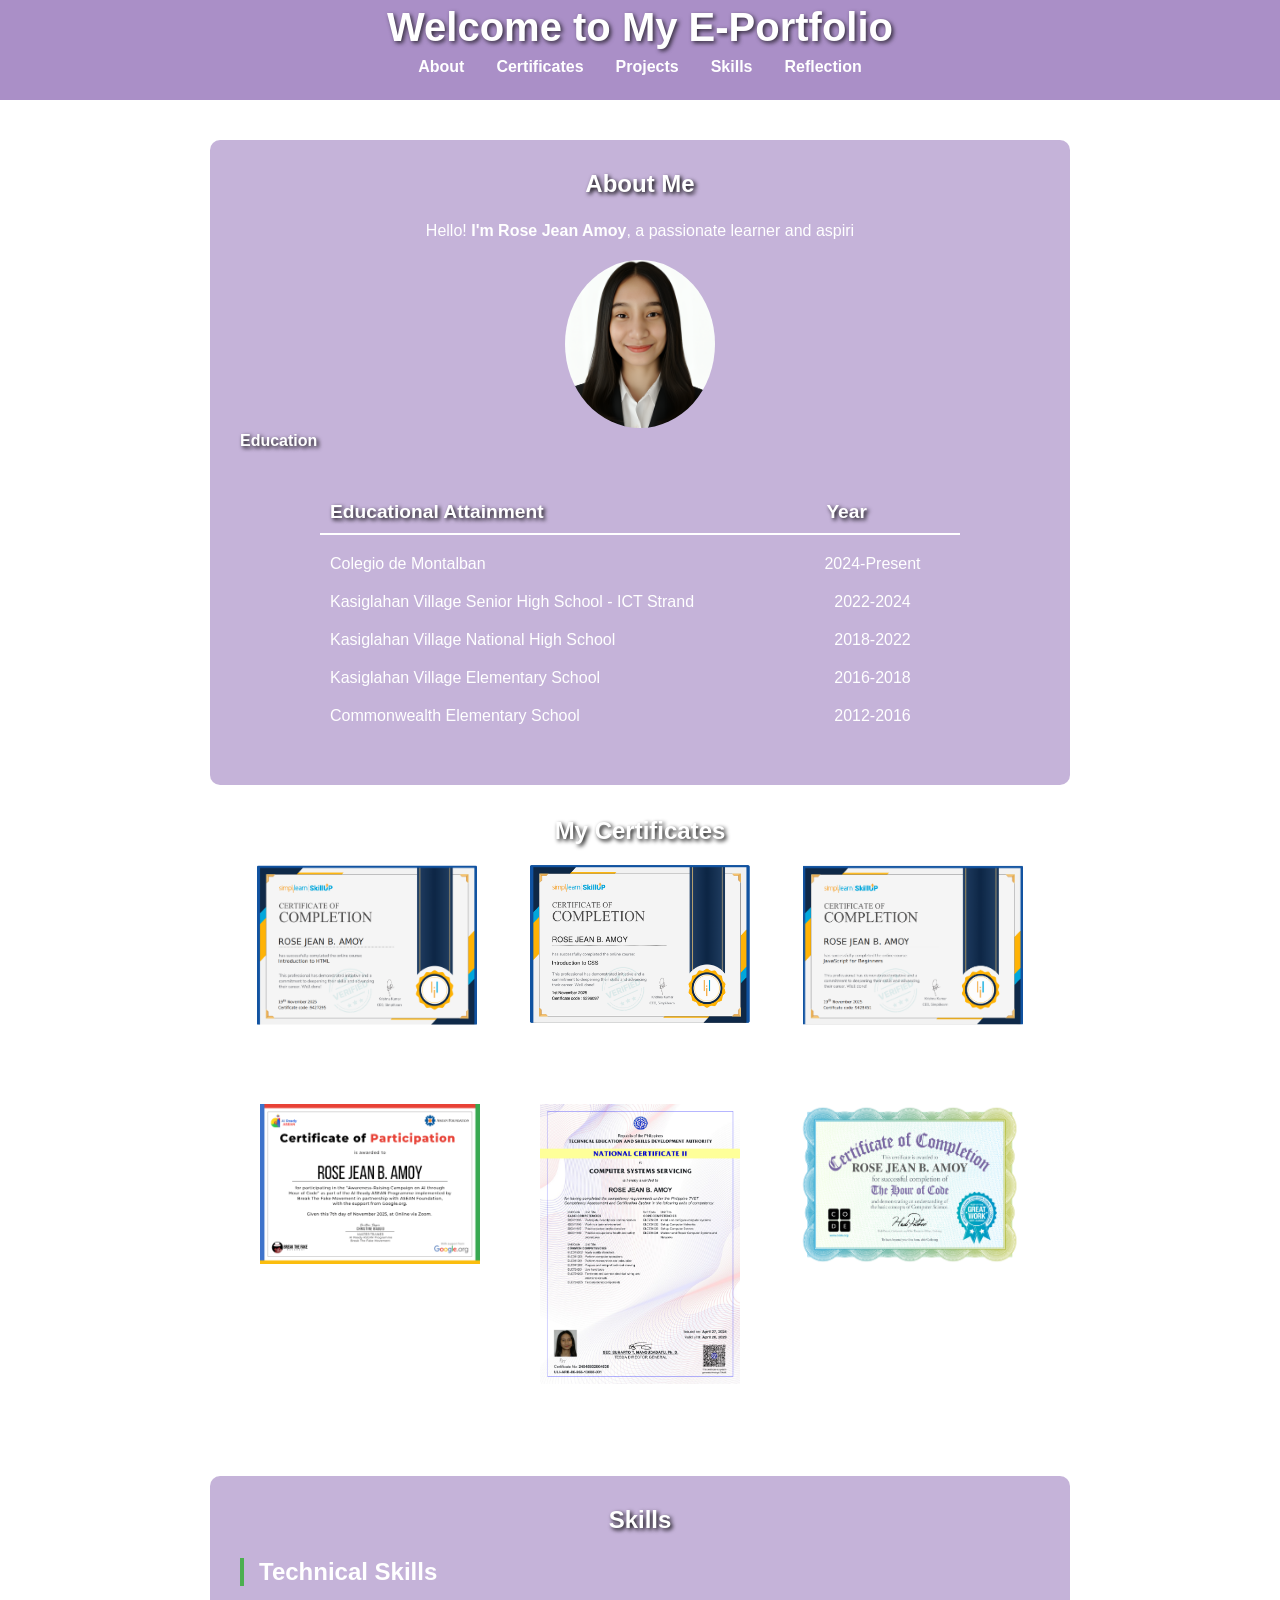
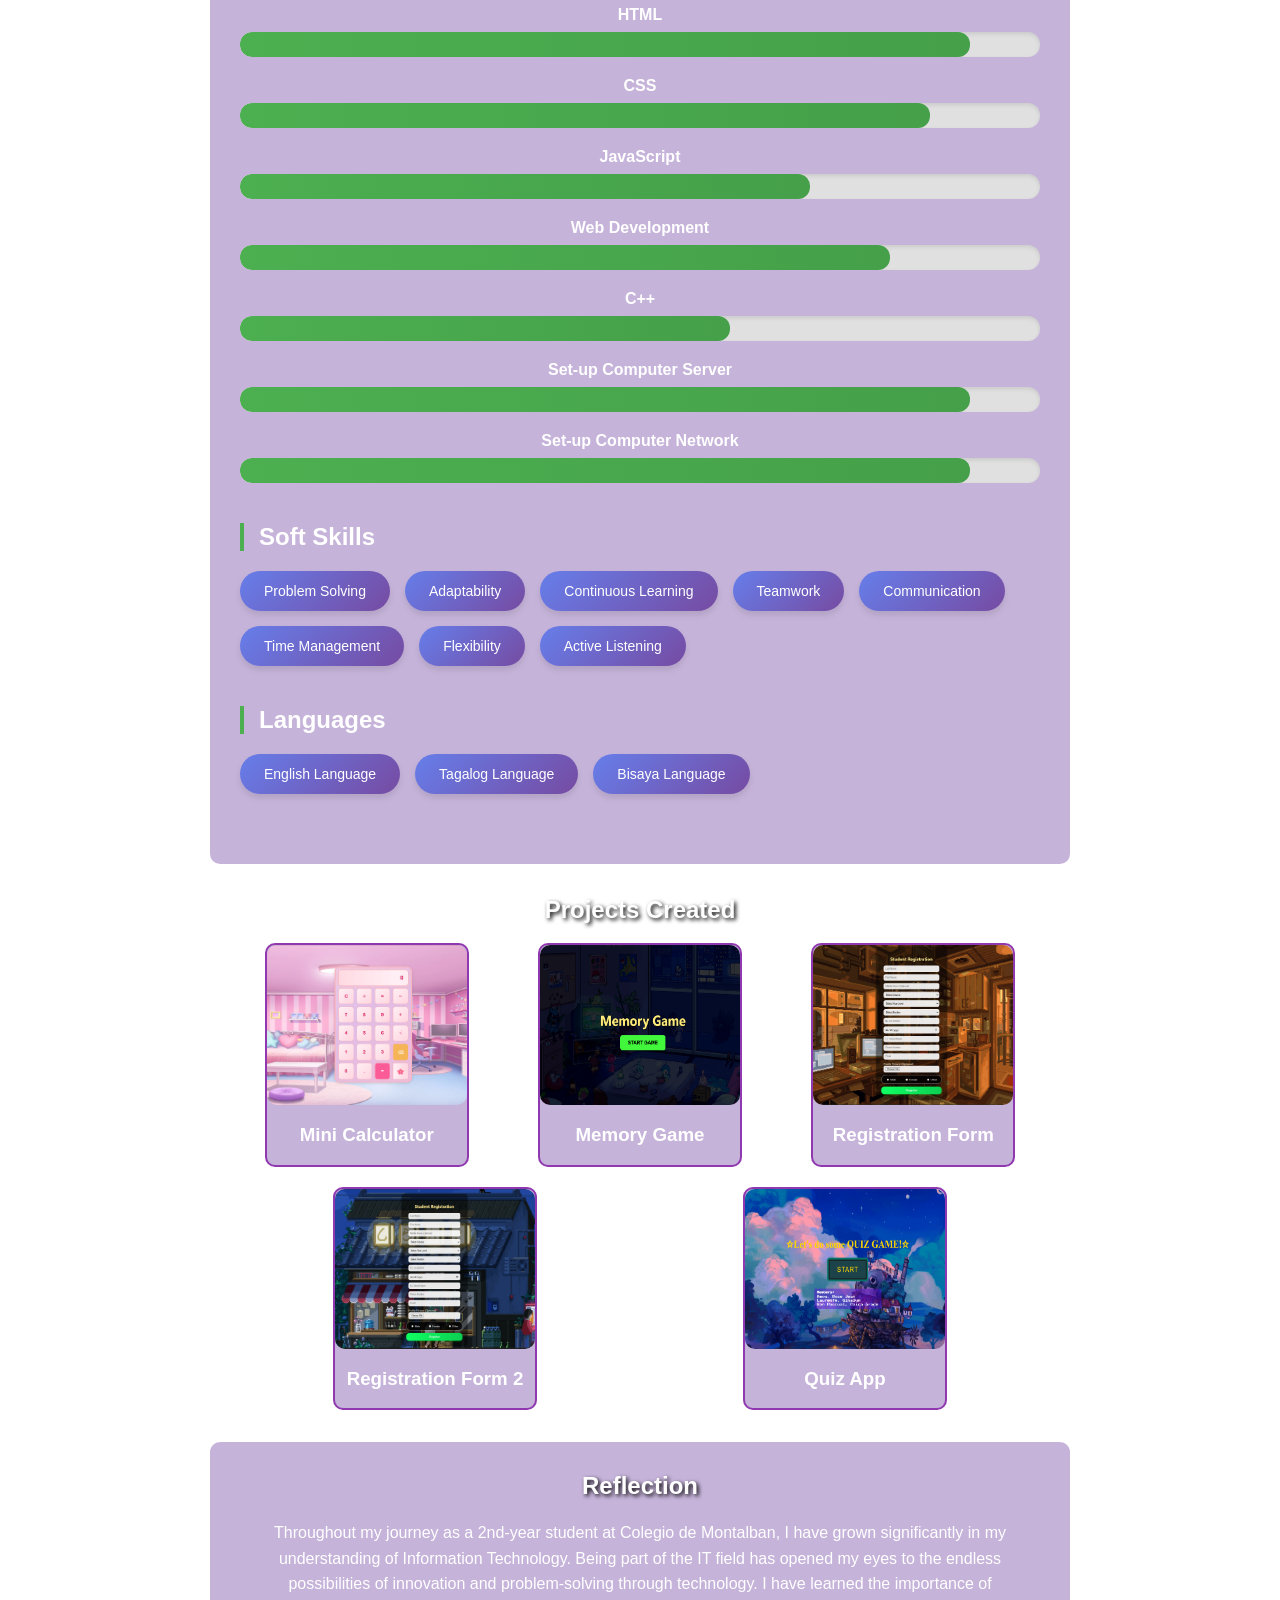
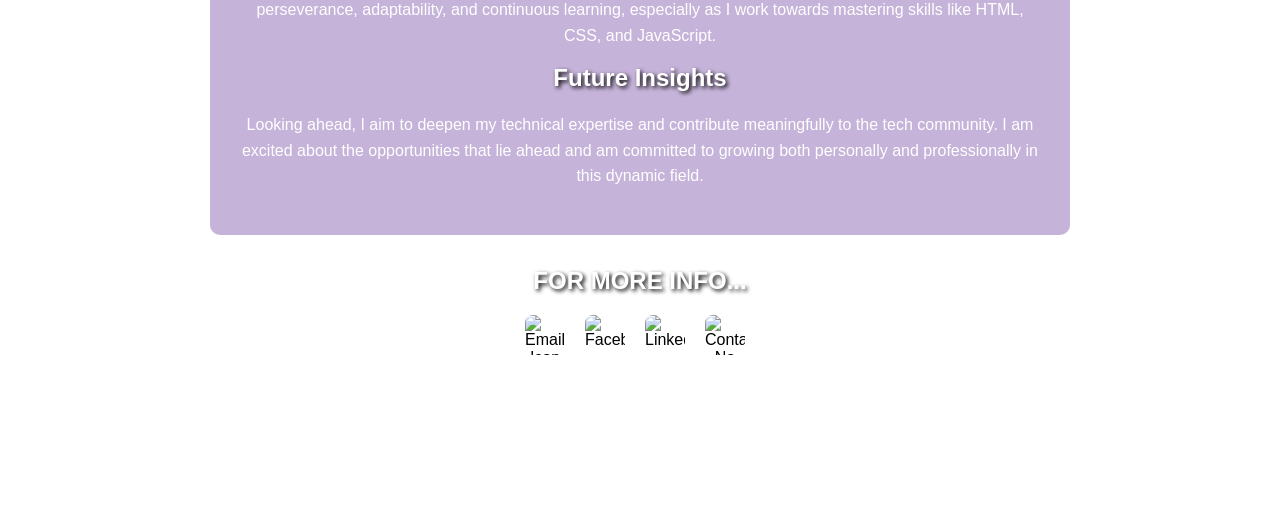
==== index.html @ 66d76293 "Update header title to 'Welcome to My E-Portfolio'" ====
<!DOCTYPE html>
<html lang="en">
<head>
    <meta charset="UTF-8">
    <meta name="viewport" content="width=device-width, initial-scale=1.0">
    <title>My E-Portfolio</title>
    <style>
        body {
            margin: 0;
            padding: 0;
            background: url("https://i.pinimg.com/1200x/61/f9/61/61f96113e0830270d7002ef51e5438d0.jpg") no-repeat center center fixed;
            font-family: Arial, sans-serif;
            background-size: cover;
            color: #ffffff;
            min-height: 100vh;
            display: flex;
            flex-direction: column;
            backdrop-filter: blur(5px);
        }

        h1 {
            margin: 0;
            font-size: 2.5rem;
            color: white;
            text-shadow: 2px 2px 4px rgba(0, 0, 0, 0.7);
        }

        header {
            padding: 5px;
            text-align: center;
            background-color: rgba(86, 32, 144, 0.5);
            border-bottom: 3px solid rgba(151, 120, 200, 0);
        }

        nav ul {
            list-style: none;
            padding: 0;
            display: flex;
            justify-content: center;
            gap: 2rem;
            margin-top: 0.5rem;
            flex-wrap: wrap;
        }

        nav ul li a {
            color: white;
            text-decoration: none;
            font-weight: bold;
            position: relative;
            transition: color 0.3s;
        }

        nav ul li a::after {
            content: '';
            position: absolute;
            width: 0;
            height: 2px;
            display: block;
            margin-top: 5px;
            right: 0;
            background: rgb(185, 88, 255);
            transition: width 0.3s ease;
        }

        nav ul li a:hover::after {
            width: 100%;
            left: 0;
            background: rgb(255, 255, 255);
        }

        main {
            flex: 1;
            display: flex;
            flex-direction: column;
            align-items: center;
            justify-content: center;
            padding: 40px 20px;
            gap: 2rem;
        }

        .content-box {
            background-color: rgba(86, 32, 144, 0.342);
            padding: 30px;
            border-radius: 10px;
            width: 100%;
            max-width: 800px;
            text-align: center;
        }
        .content-box:hover {
            box-shadow: 0 8px 12px rgba(150, 120, 200, 0.6);
        }

        .content-box h2 {
            margin-top: 0;
            text-shadow: 2px 2px 4px rgb(0, 0, 1);
        }

        .content-box p {
            line-height: 1.6;
        }
        .contentbox h2 {
            margin-top: 0;
            text-align: center;
            text-shadow: 2px 2px 4px rgb(0, 0, 1);
        }
        .content-box h4 {
            margin-top: 0;
            text-align: left;
            text-shadow: 2px 2px 4px rgb(0, 0, 1);
        }
		
		.education-container {
			background-color: rgba(255, 255, 255, 0);
			padding: 20px;
			border-radius: 10px;
			max-width: 80%;
			margin: 0 auto;
		}
		.education-header {
			display: flex;
			font-size: 1.2em;
			font-weight: bold;
			padding: 10px;
			border-bottom: 2px solid white;
			margin-bottom: 10px;
		}
		.education-header > div:first-child {
			flex: 2;
            text-align: left;
            text-shadow: 2px 2px 4px rgb(0, 0, 1);
		}
		.education-header > div:last-child {
			flex: 1;
            text-shadow: 2px 2px 4px rgb(0, 0, 1);
		}
		.education-item {
			display: flex;
			padding: 10px;
			border-bottom: none;
		}
		.education-item:last-child {
			border-bottom: none;
		}
		.education-name {
			flex: 3;
			text-decoration: none;
            text-align: left;
		}
        .education-name:hover {
            transform: scale(1.1);
            transition: all 0.1s ease;
        }
		.education-year {
			flex: 1;
			text-align: center;
		}
        .education-year:hover {
            transform: scale(1.1);
            transition: all 0.1s ease;
        }

        .certificate-list {
            display: flex;
            flex-wrap: wrap;  
            justify-content: space-around; 
            gap: 20px;
            max-width: 800px;
            margin: 0 auto;
        }
        .certificate-container{
            text-align: center;
        }
        .certificate-container:hover {
            transform: scale(1.4);
            transition: all 0.6s;
        }
        .certificate-container img {
            width: 220px; 
            height: 160px;
            margin-bottom: 5px;
            display: block; 
        }

        .contact-container {
            display: flex;
            flex-wrap: wrap;  
            justify-content: space-around; 
            gap: 10px; 
            max-width: 800px;
            margin: 0 auto; 
        }
        .contact-item {
            width: 50px; 
            text-align: center;
        }
        .contact-item:hover {
            transform: scale(1.2);
            transition: all 0.3s;
        }
        .contact-item img {
            width: 40px; 
            height: 40px;
            border-radius: 20%; 
            margin-bottom: 5px;
            display: block; 
        }
        .contact-item a {
            color: black;
            text-decoration: none;
            display: block;
        }
        .contact-item p {
            color: black;
            font-size: 14px;
            margin-top: 5px;
        }
        .certificate-nc2 {
           display: flex;
            flex-wrap: wrap; 
            justify-content: space-around; 
            gap: 20px; 
            max-width: 800px;
        }
        .certificate-nc2 {
           text-align: center;
        }
        .certificate-nc2:hover {
            transform: scale(1.4);
            transition: all 0.6s ease;
        }
        .certificate-nc2 img {
            width: 200px; 
            height: 280px;
            margin-bottom: 5px;
            display: block;
        } 

		.skills-category {
            margin-bottom: 40px;
        }

        .skills-category h3 {
            color: #ffffff;
            font-size: 24px;
            margin-bottom: 20px;
            border-left: 4px solid #4CAF50;
            padding-left: 15px;
			text-align: left;
        }

        .skills-container {
            display: flex;
            flex-direction: column;
            gap: 20px;
        }

        .skill-item {
            width: 100%;
        }

        .skill-name {
            display: block;
            font-weight: 600;
            color: #ffffff;
            margin-bottom: 8px;
            font-size: 16px;
        }

        .skill-bar {
            width: 100%;
            height: 25px;
            background-color: #e0e0e0;
            border-radius: 12px;
            overflow: hidden;
            box-shadow: inset 0 2px 4px rgba(0,0,0,0.1);
        }

        .skill-progress {
            height: 100%;
            background: linear-gradient(90deg, #4CAF50, #45a049);
            border-radius: 12px;
            transition: width 1s ease-in-out;
            display: flex;
            align-items: center;
            justify-content: flex-end;
            padding-right: 10px;
            color: white;
            font-size: 12px;
            font-weight: bold;
        }

        .soft-skills-container {
            display: flex;
            flex-wrap: wrap;
            gap: 15px;
        }

        .soft-skill-badge {
            background: linear-gradient(135deg, #667eea 0%, #764ba2 100%);
            color: white;
            padding: 12px 24px;
            border-radius: 25px;
            font-size: 14px;
            font-weight: 500;
            box-shadow: 0 4px 6px rgba(0,0,0,0.1);
            transition: transform 0.3s ease, box-shadow 0.3s ease;
            cursor: default;
        }

        .soft-skill-badge:hover {
            transform: translateY(-5px);
            box-shadow: 0 6px 12px rgba(0,0,0,0.15);
        }

        @media (max-width: 768px) {
            .skills-category h3 {
                font-size: 20px;
            }

            .soft-skill-badge {
                font-size: 13px;
                padding: 10px 20px;
            }
        }

        .project-container {
            display: flex;
            flex-wrap: wrap;  
            justify-content: space-around; 
            gap: 20px; 
            max-width: 800px;
            border-color: black;
        }
        .project-container img {
            width: 200px;
            height: 160px;
            border-radius: 10px;
            margin-bottom: 5px;
            display: block;
        }
        .project-container h3 {
            color: rgb(255, 255, 255);
            text-align: center;
        }
        .project-container a {
            text-decoration: none;
        }
        .project-item {
            border: 2px solid #7b0ba0b9;
            background: rgba(86, 32, 144, 0.342);
            border-radius: 10px;
        }
        .project-item:hover {
            transform: scale(1.1);
            transition: all 0.4s ease;
        }
        

        footer {
            text-align: center;
            background-color: rgba(100, 80, 150, 0);
            border-top: 3px solid rgba(151, 120, 200, 0);
        }
        
    </style>
</head>
<body>
    <header>
        <h1>Welcome to My E-Portfolio</h1>
        <nav>
            <ul>
                <li><a href="#about">About</a></li>
                <li><a href="#certificates">Certificates</a></li>
                <li><a href="#projects">Projects</a></li>
                <li><a href="#skills">Skills</a></li>
                <li><a href="#reflection">Reflection</a></li>
            </ul>
        </nav>
    </header>
    
    <main>
        <section id="about" class="content-box">
            <h2>About Me </h2>
            <p>Hello! <b>I'm Rose Jean Amoy</b>, a passionate learner and aspiring developer. I am currently a 2nd year student at <b>Colegio de Montalban</b>, 
                where I am honing my skills and knowledge in the field of <b>Information Technology (IT)</b>.
                This e-portfolio showcases my projects, skills, and experiences.
            </p>
            <img src="rose.png" alt="Rose Jean Amoy" style="width: 150px; height: auto; border-radius: 50%;"> 
            <span></span>
            <h4>Education</h4>
            <div class="education-container">
			    <div class="education-header">
			    	<div>Educational Attainment</div>
			    	<div>Year</div>
			    </div>
			    <div class="education-item">
			    	<div class="education-name">Colegio de Montalban</div>
			    	<div class="education-year">2024-Present</div>
			    </div>
			    <div class="education-item">
			    	<div class="education-name">Kasiglahan Village Senior High School - ICT Strand</div>
			    	<div class="education-year">2022-2024</div>
			    </div>
			    <div class="education-item">
			    	<div class="education-name">Kasiglahan Village National High School</div>
			    	<div class="education-year">2018-2022</div>
			    </div>
			    <div class="education-item">
			    	<div class="education-name">Kasiglahan Village Elementary School</div>
			    	<div class="education-year">2016-2018</div>
			    </div>
			    <div class="education-item">
			    	<div class="education-name">Commonwealth Elementary School</div>
			    	<div class="education-year">2012-2016</div>
			    </div>
		    </div>
        </section>

        <section id="certificates" class="contentbox">
            <h2>My Certificates </h2>
            <div class="certificate-list">
                <div class="certificate-container">
                    <div class="certificate-front">
                        <img src="html.png" alt="HTML Certificate">
                        <h3>HTML</h3>
                    </div>
                </div>
            
                <div class="certificate-container">
                    <div class="certificate-front">
                        <img src="css.png" alt="CSS Basics Certificate">
                        <h3>CSS</h3>
                    </div>
                </div>
            
                <div class="certificate-container">
                    <div class="certificate-front">
                        <img src="javascript.png" alt="JavaScript Fundamentals Certificate">
                        <h3>JavaScript</h3>
                    </div>
                </div>

                <div class="certificate-container">
                    <div class="certificate-front">
                        <img src="asean.png" alt="ASEAN Certificate">
                        <h3>ASEAN Certificate</h3>
                    </div>
                </div>

                <div class="certificate-nc2">
                    <div class="certificate-front">
                        <img src="nc2.png" alt="NC2 Certificate">
                        <h3>CSS NCII</h3>
                    </div>
                </div>

                <div class="certificate-container">
                    <div class="certificate-front">
                        <img src="hourcode.png" alt="HOUR OF CODE">
                        <h3>Hour of Code</h3>
                    </div>
                </div>
            </div>
        </section>

        <section id="skills" class="content-box">
            <h2>Skills</h2>

            <div class="skills-category">
                <h3>Technical Skills</h3>
                <div class="skills-container">
                    <div class="skill-item">
                        <span class="skill-name">HTML</span>
                        <div class="skill-bar">
                            <div class="skill-progress" style="width: 90%"></div>
                        </div>
                    </div>
                    <div class="skill-item">
                        <span class="skill-name">CSS</span>
                        <div class="skill-bar">
                            <div class="skill-progress" style="width: 85%"></div>
                        </div>
                    </div>
                    <div class="skill-item">
                        <span class="skill-name">JavaScript</span>
                        <div class="skill-bar">
                            <div class="skill-progress" style="width: 70%"></div>
                        </div>
                    </div>
                    <div class="skill-item">
                        <span class="skill-name">Web Development</span>
                        <div class="skill-bar">
                            <div class="skill-progress" style="width: 80%"></div>
                        </div>
                    </div>
                    <div class="skill-item">
                        <span class="skill-name">C++</span>
                        <div class="skill-bar">
                            <div class="skill-progress" style="width: 60%"></div>
                        </div>
                    </div>
                    <div class="skill-item">
                        <span class="skill-name">Set-up Computer Server</span>
                        <div class="skill-bar">
                            <div class="skill-progress" style="width: 90%"></div>
                        </div>
                    </div>
                    <div class="skill-item">
                        <span class="skill-name">Set-up Computer Network</span>
                        <div class="skill-bar">
                            <div class="skill-progress" style="width: 90%"></div>
                        </div>
                    </div>
                </div>
            </div>
        
            <div class="skills-category">
                <h3>Soft Skills</h3>
                <div class="soft-skills-container">
                    <div class="soft-skill-badge">Problem Solving</div>
                    <div class="soft-skill-badge">Adaptability</div>
                    <div class="soft-skill-badge">Continuous Learning</div>
                    <div class="soft-skill-badge">Teamwork</div>
                    <div class="soft-skill-badge">Communication</div>
                    <div class="soft-skill-badge">Time Management</div>
                    <div class="soft-skill-badge">Flexibility</div>
                    <div class="soft-skill-badge">Active Listening</div>
                </div>
            </div>

            <div class="skills-category">
                <h3>Languages</h3>
                <div class="soft-skills-container">
                    <div class="soft-skill-badge">English Language</div>
                    <div class="soft-skill-badge">Tagalog Language</div>
                    <div class="soft-skill-badge">Bisaya Language</div>
            </div>
        </section>

        <section id="projects" class="contentbox">
            <h2>Projects Created</h2>
            <div class="project-container">
                <div class="project-item">
                    <a href="https://phpcalcu.infinityfreeapp.com/?i=1">
                        <img src="calcu.png" alt="Calculator">
                        <h3>Mini Calculator</h3>
                    </a>
                </div>

                <div class="project-item">
                    <a href="https://ginlaurente8-ctrl.github.io/minigamw-namin/">
                        <img src="memoryg.png" alt="memory game">
                        <h3>Memory Game</h3>
                    </a>
                </div>

                <div class="project-item">
                    <a href="https://ginlaurente8-ctrl.github.io/form-jquery/">
                        <img src="rgstrtn.png" alt="Registry Form">
                        <h3>Registration Form</h3>
                    </a>
                </div>

                <div class="project-item">
                    <a href="https://ginlaurente8-ctrl.github.io/javascript-form/">
                        <img src="form.png" alt="Form 2">
                        <h3>Registration Form 2</h3>
                    </a>
                </div>

                <div class="project-item">
                    <a href="https://retz28create.github.io/quizz_app-/">
                        <img src="quiz.png" alt="Quiz App">
                        <h3>Quiz App</h3>
                    </a>
                </div>
            </div>
        </section>

        <section id="reflection" class="content-box">
            <h2>Reflection</h2>
            <div class="reflection-container">
                <p>Throughout my journey as a 2nd-year student at Colegio de Montalban, I have grown significantly in my understanding of Information Technology. 
                    Being part of the IT field has opened my eyes to the endless possibilities of innovation and problem-solving through technology. I have learned the importance of perseverance, adaptability, and continuous learning, especially as I work towards mastering skills like HTML, CSS, and JavaScript.</p>
            
                <h2>Future Insights</h2>
                <p>Looking ahead, I aim to deepen my technical expertise and contribute meaningfully to the tech community. 
                    I am excited about the opportunities that lie ahead and am committed to growing both personally and professionally in this dynamic field.</p>
            </div>
        </section>

        <section id="contact" class="contentbox">
            <h2>FOR MORE INFO...</h2>
            <div class="contact-container">
                <div class="contact-item">
                    <a href="https://rosejeanamoy@gmail.com">
                        <img src="https://i.pinimg.com/1200x/c7/12/4e/c7124e8ec906e229f7b30088f573383f.jpg" alt="Email Icon">
                    </a>
                </div>

                <div class="contact-item">
                    <a href="https://www.facebook.com/rose.jean.amoy.2025/">
                        <img src="https://i.pinimg.com/736x/6b/f6/7e/6bf67e9e5eee9b3df710024180e87f8e.jpg" alt="Facebook">
                    </a>
                </div>

                <div class="contact-item">
                    <a href="https://www.linkedin.com/in/rose-jean-amoy-585440301">
                        <img src="https://i.pinimg.com/1200x/f9/66/2f/f9662f1ae3d9501c704fd39c8abc9b67.jpg" alt="Linkedin">
                    </a>
                </div>

                <div class="contact-item">
                    <a href="#09665236992">
                        <img src="https://i.pinimg.com/1200x/6e/77/48/6e7748021295f78245645cc332973e1f.jpg" alt="Contact No">
                    </a>
                </div>
            </div>
        </section>
    </main>

    <div style="text-align:center; margin:30px 0 10px 0;">
		<a href="#top" style="font-size:16px; text-decoration:none; color:rgb(255, 255, 255); font-weight:bold;"><u>Back to Top</u></a>
	</div>
    
    <footer>
        <p>&copy; 2025 by Rose Jean Amoy. All rights reserved.</p>
    </footer>
</body>

<script>
    // code to handle any future interactivity can be added 
    const textParts = [
      { text: "Hello! ", bold: false },
      { text: "I'm Rose Jean Amoy", bold: true },
      { text: ", a passionate learner and aspiring developer. I am currently a 2nd year student at ", bold: false },
      { text: "Colegio de Montalban", bold: true },
      { text: ", where I am honing my skills and knowledge in the field of ", bold: false },
      { text: "Information Technology (IT)", bold: true },
      { text: ". This e-portfolio showcases my projects, skills, and experiences.", bold: false }
    ];

    const paragraph = document.querySelector('#about p');
    paragraph.innerHTML = '';
    let partIndex = 0;
    let charIndex = 0;

    function typeWriter() {
      if (partIndex < textParts.length) {
        const currentPart = textParts[partIndex];

        if (charIndex < currentPart.text.length) {
          const char = currentPart.text.charAt(charIndex);
        
          if (charIndex === 0) {
            const span = document.createElement(currentPart.bold ? 'b' : 'span');
            span.textContent = char;
            paragraph.appendChild(span);
          } else {
            paragraph.lastChild.textContent += char;
          }

          charIndex++;
          setTimeout(typeWriter, 30);
        } else {
          partIndex++;
          charIndex = 0;
          setTimeout(typeWriter, 30 );
        }
      }
    }

    typeWriter();
</script>

</html>
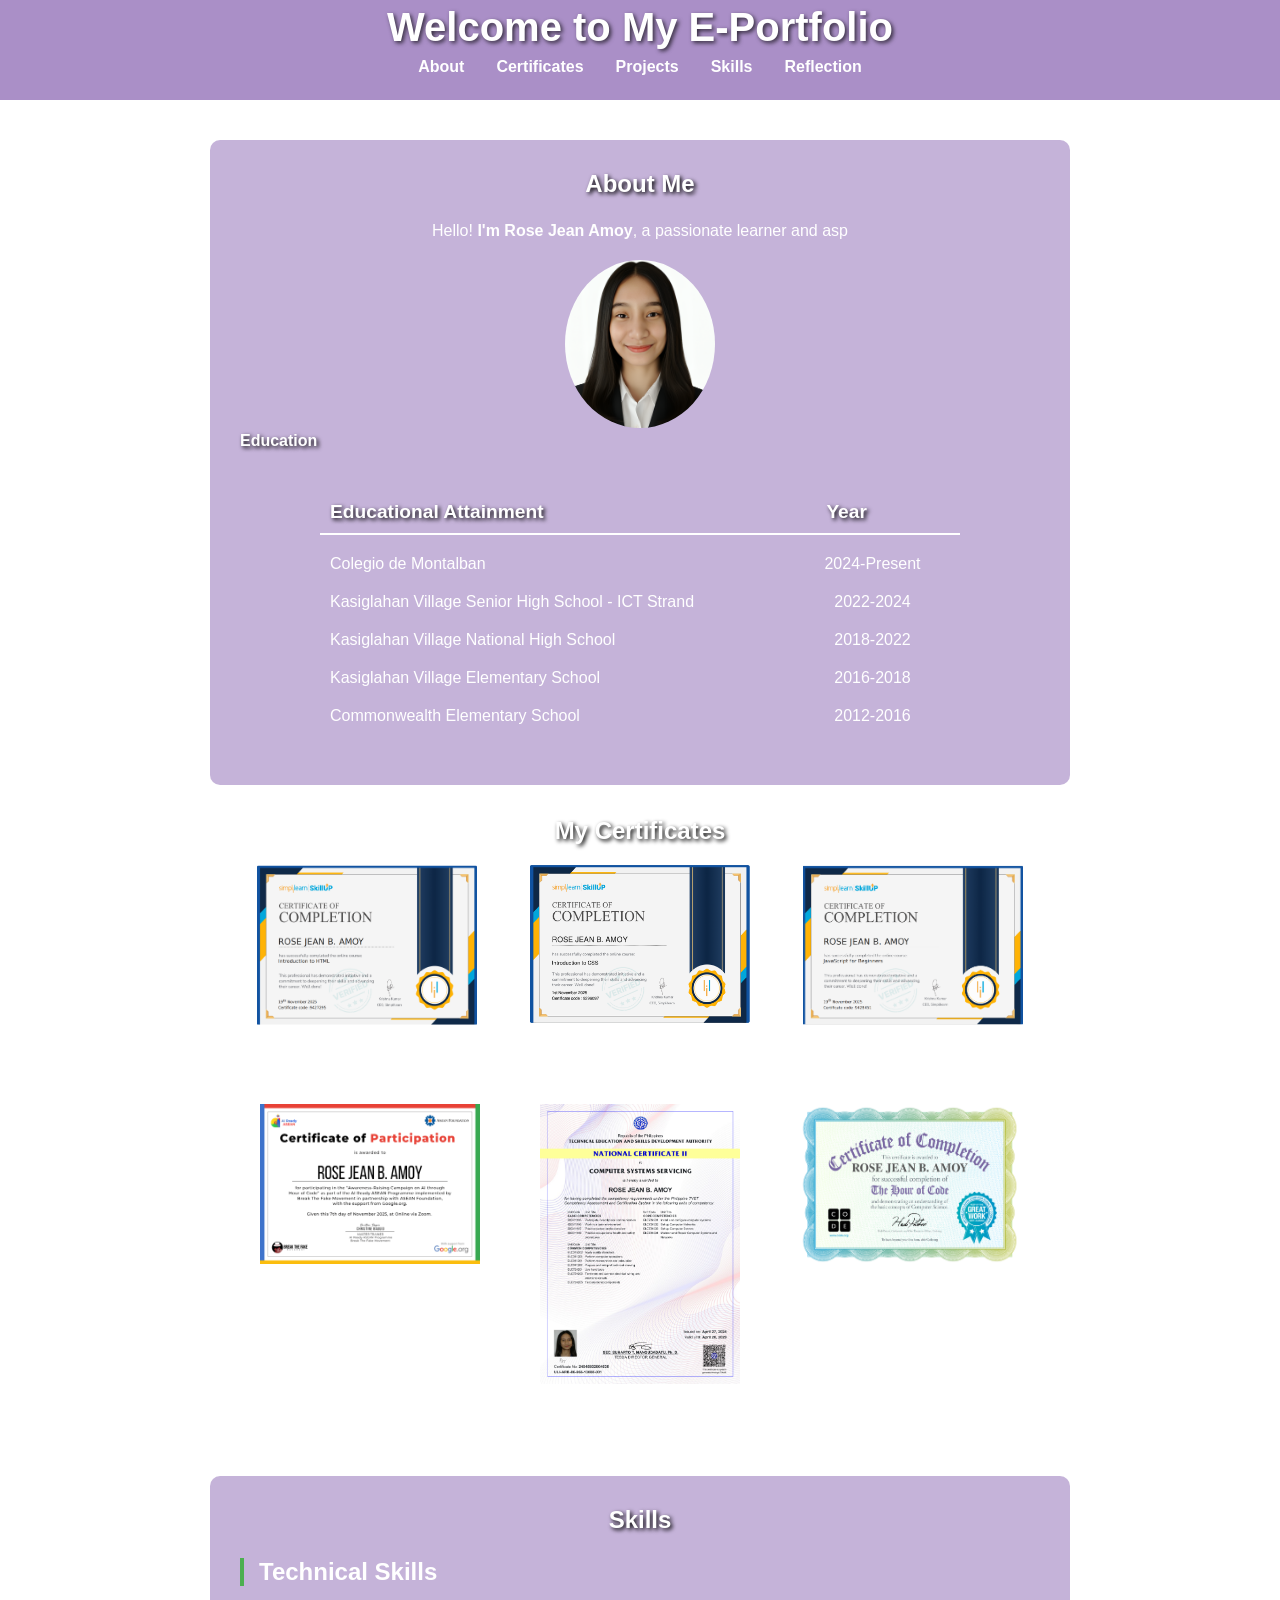
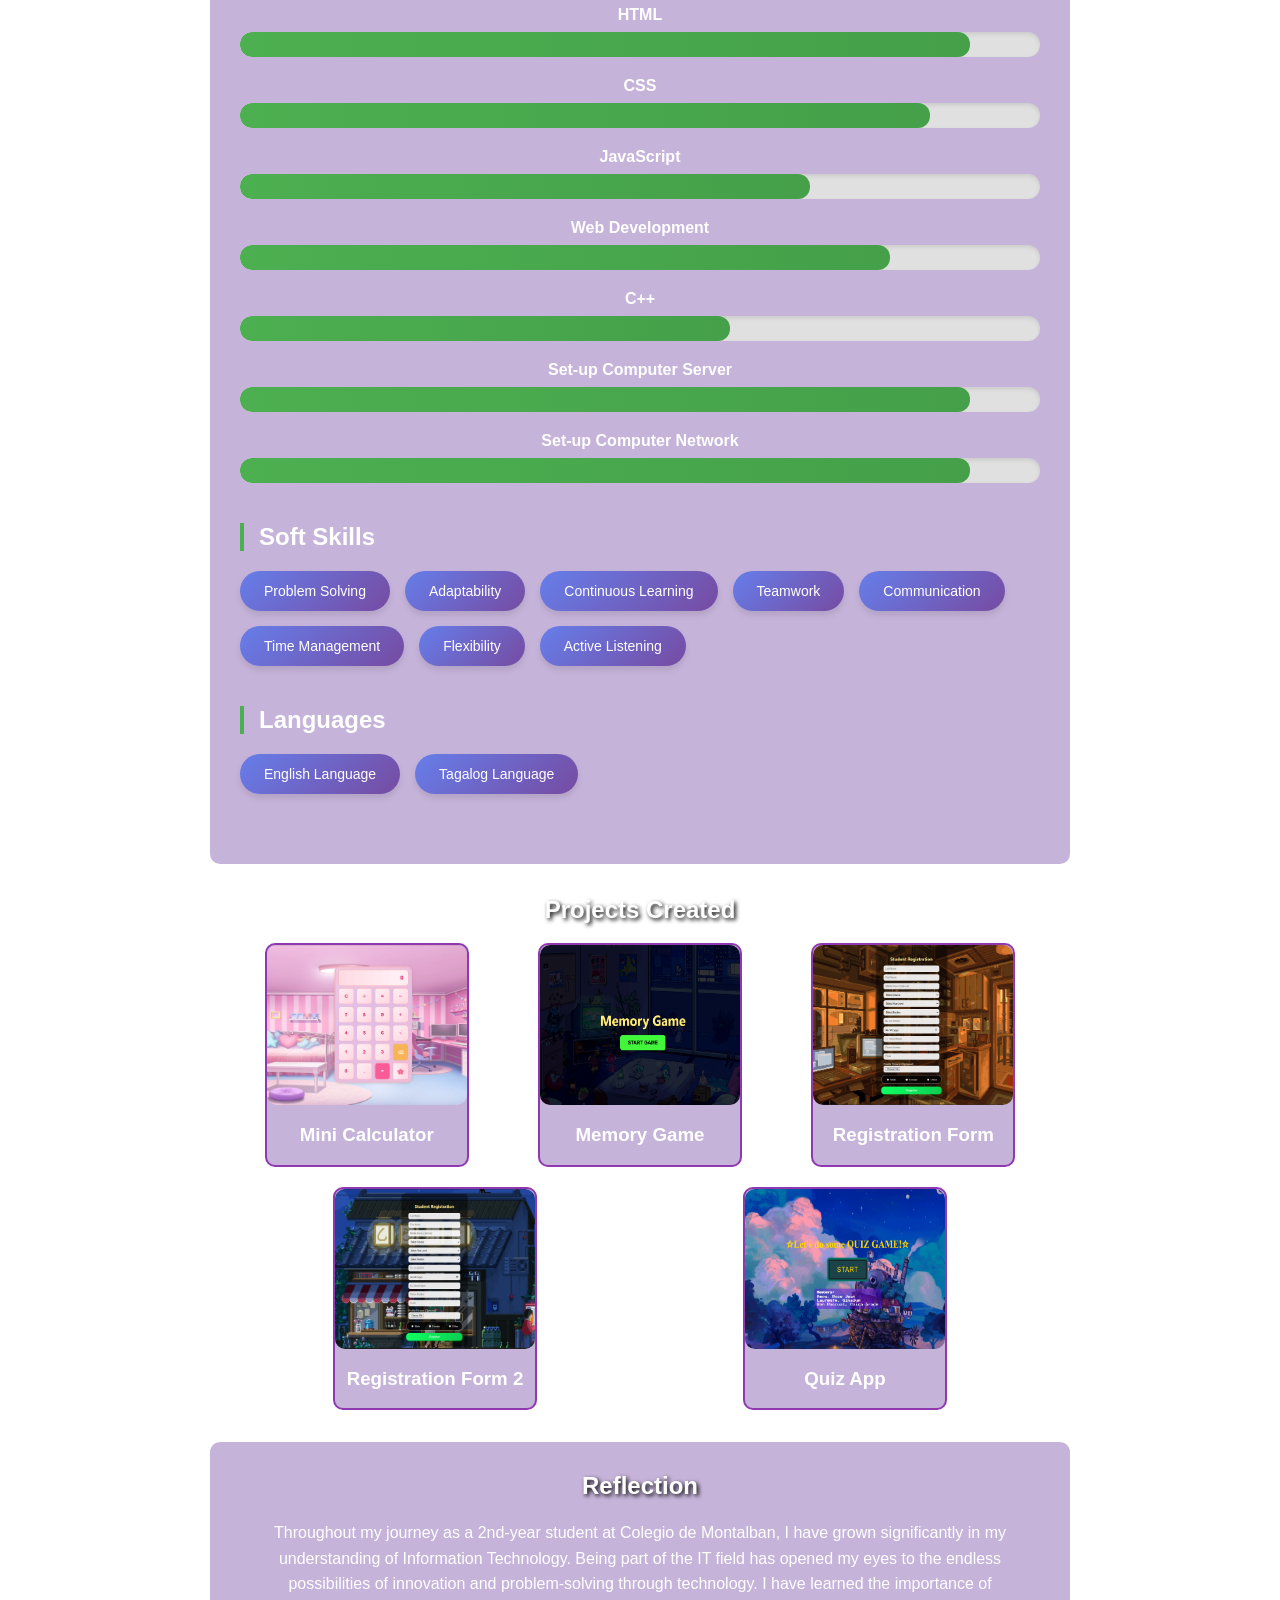
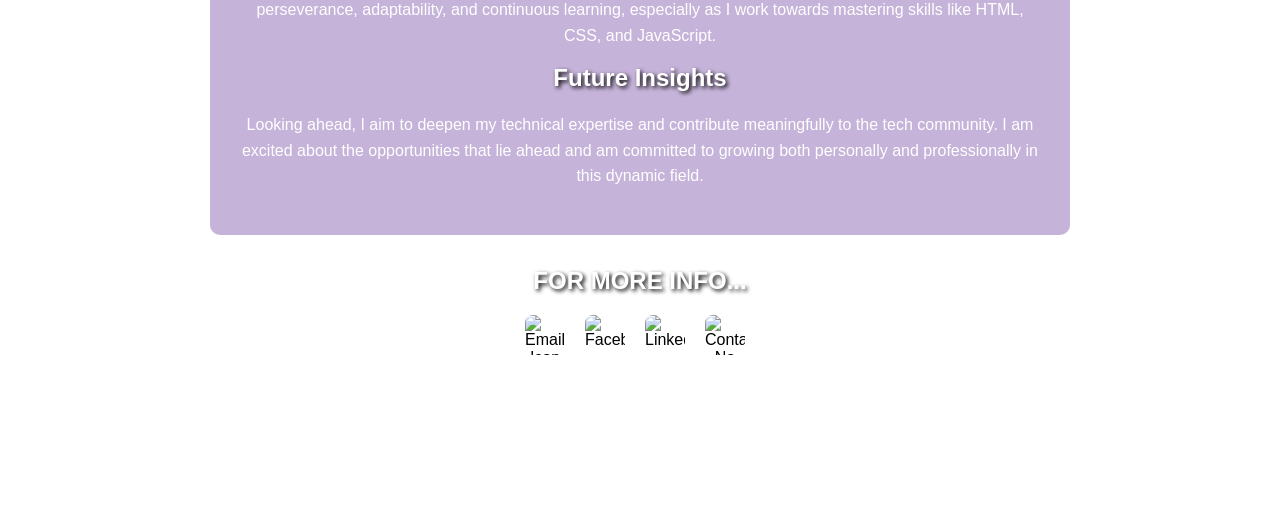
==== commit 4469caca: "Refactor certificate section for improved accessibility and hover effects" ====
--- a/index.html
+++ b/index.html
@@ -146,19 +146,10 @@
 			text-decoration: none;
             text-align: left;
 		}
-        .education-name:hover {
-            transform: scale(1.1);
-            transition: all 0.1s ease;
-        }
 		.education-year {
 			flex: 1;
 			text-align: center;
 		}
-        .education-year:hover {
-            transform: scale(1.1);
-            transition: all 0.1s ease;
-        }
-
         .certificate-list {
             display: flex;
             flex-wrap: wrap;  
@@ -224,16 +215,23 @@
         .certificate-nc2 {
            text-align: center;
         }
-        .certificate-nc2:hover {
-            transform: scale(1.4);
-            transition: all 0.6s ease;
-        }
         .certificate-nc2 img {
             width: 200px; 
             height: 280px;
             margin-bottom: 5px;
             display: block;
         } 
+        .certificate-list a {
+            text-decoration: none;
+            color: inherit;
+        }
+
+        .certificate-container:hover,
+        .certificate-nc2:hover {
+            transform: scale(1.07);
+            cursor: pointer;
+            transition: transform 0.3s ease;
+        }
 
 		.skills-category {
             margin-bottom: 40px;
@@ -417,51 +415,63 @@
         </section>
 
         <section id="certificates" class="contentbox">
-            <h2>My Certificates </h2>
-            <div class="certificate-list">
-                <div class="certificate-container">
-                    <div class="certificate-front">
-                        <img src="html.png" alt="HTML Certificate">
-                        <h3>HTML</h3>
-                    </div>
-                </div>
-            
-                <div class="certificate-container">
-                    <div class="certificate-front">
-                        <img src="css.png" alt="CSS Basics Certificate">
-                        <h3>CSS</h3>
-                    </div>
-                </div>
-            
-                <div class="certificate-container">
-                    <div class="certificate-front">
-                        <img src="javascript.png" alt="JavaScript Fundamentals Certificate">
-                        <h3>JavaScript</h3>
-                    </div>
-                </div>
-
-                <div class="certificate-container">
-                    <div class="certificate-front">
-                        <img src="asean.png" alt="ASEAN Certificate">
-                        <h3>ASEAN Certificate</h3>
-                    </div>
-                </div>
-
-                <div class="certificate-nc2">
-                    <div class="certificate-front">
-                        <img src="nc2.png" alt="NC2 Certificate">
-                        <h3>CSS NCII</h3>
-                    </div>
-                </div>
-
-                <div class="certificate-container">
-                    <div class="certificate-front">
-                        <img src="hourcode.png" alt="HOUR OF CODE">
-                        <h3>Hour of Code</h3>
-                    </div>
-                </div>
-            </div>
-        </section>
+    <h2>My Certificates</h2>
+    <div class="certificate-list">
+        <a href="html.png" target="_blank" rel="noopener noreferrer">
+            <div class="certificate-container">
+                <div class="certificate-front">
+                    <img src="html.png" alt="HTML Certificate">
+                    <h3>HTML</h3>
+                </div>
+            </div>
+        </a>
+        
+        <a href="css.png" target="_blank" rel="noopener noreferrer">
+            <div class="certificate-container">
+                <div class="certificate-front">
+                    <img src="css.png" alt="CSS Basics Certificate">
+                    <h3>CSS</h3>
+                </div>
+            </div>
+        </a>
+        
+        <a href="javascript.png" target="_blank" rel="noopener noreferrer">
+            <div class="certificate-container">
+                <div class="certificate-front">
+                    <img src="javascript.png" alt="JavaScript Fundamentals Certificate">
+                    <h3>JavaScript</h3>
+                </div>
+            </div>
+        </a>
+
+        <a href="asean.png" target="_blank" rel="noopener noreferrer">
+            <div class="certificate-container">
+                <div class="certificate-front">
+                    <img src="asean.png" alt="ASEAN Certificate">
+                    <h3>ASEAN Certificate</h3>
+                </div>
+            </div>
+        </a>
+
+        <a href="nc2.png" target="_blank" rel="noopener noreferrer">
+            <div class="certificate-nc2">
+                <div class="certificate-front">
+                    <img src="nc2.png" alt="NC2 Certificate">
+                    <h3>CSS NCII</h3>
+                </div>
+            </div>
+        </a>
+
+        <a href="hourcode.png" target="_blank" rel="noopener noreferrer">
+            <div class="certificate-container">
+                <div class="certificate-front">
+                    <img src="hourcode.png" alt="HOUR OF CODE">
+                    <h3>Hour of Code</h3>
+                </div>
+            </div>
+        </a>
+    </div>
+</section>
 
         <section id="skills" class="content-box">
             <h2>Skills</h2>
@@ -533,7 +543,6 @@
                 <div class="soft-skills-container">
                     <div class="soft-skill-badge">English Language</div>
                     <div class="soft-skill-badge">Tagalog Language</div>
-                    <div class="soft-skill-badge">Bisaya Language</div>
             </div>
         </section>
 
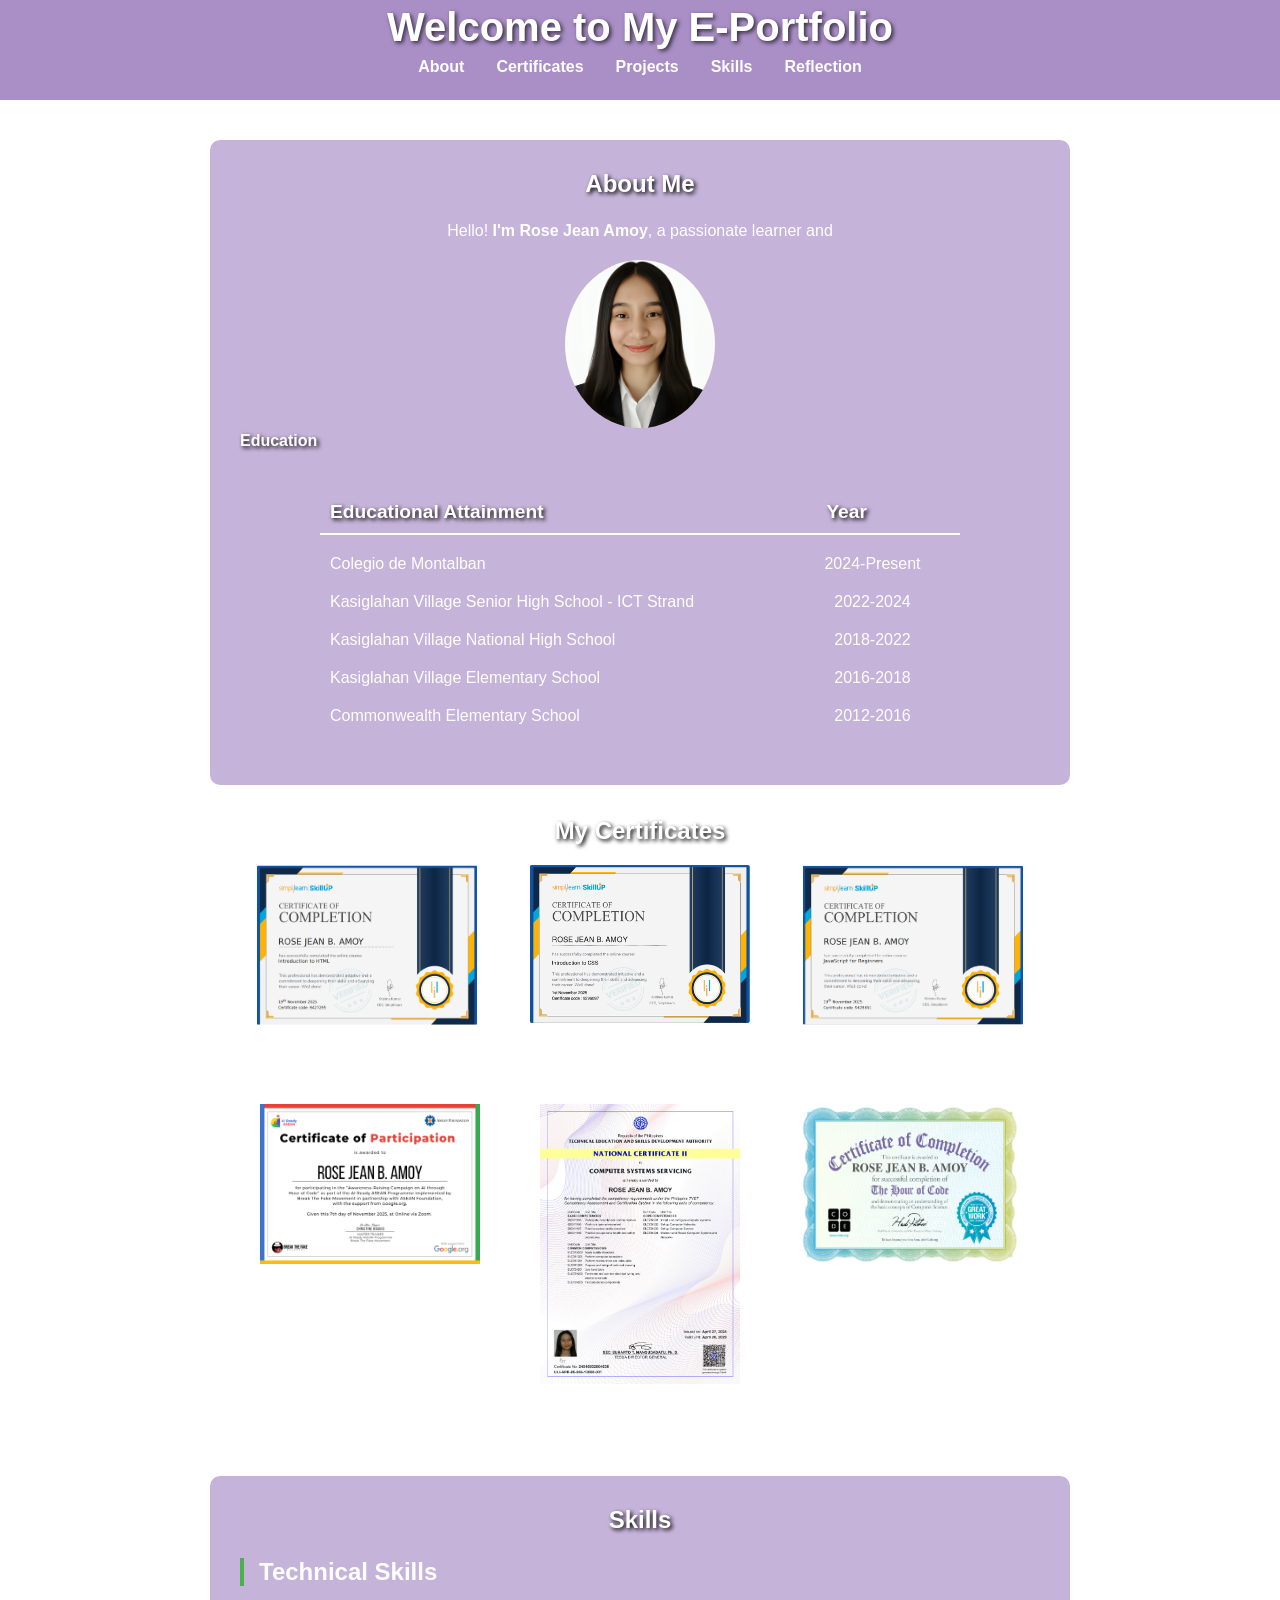
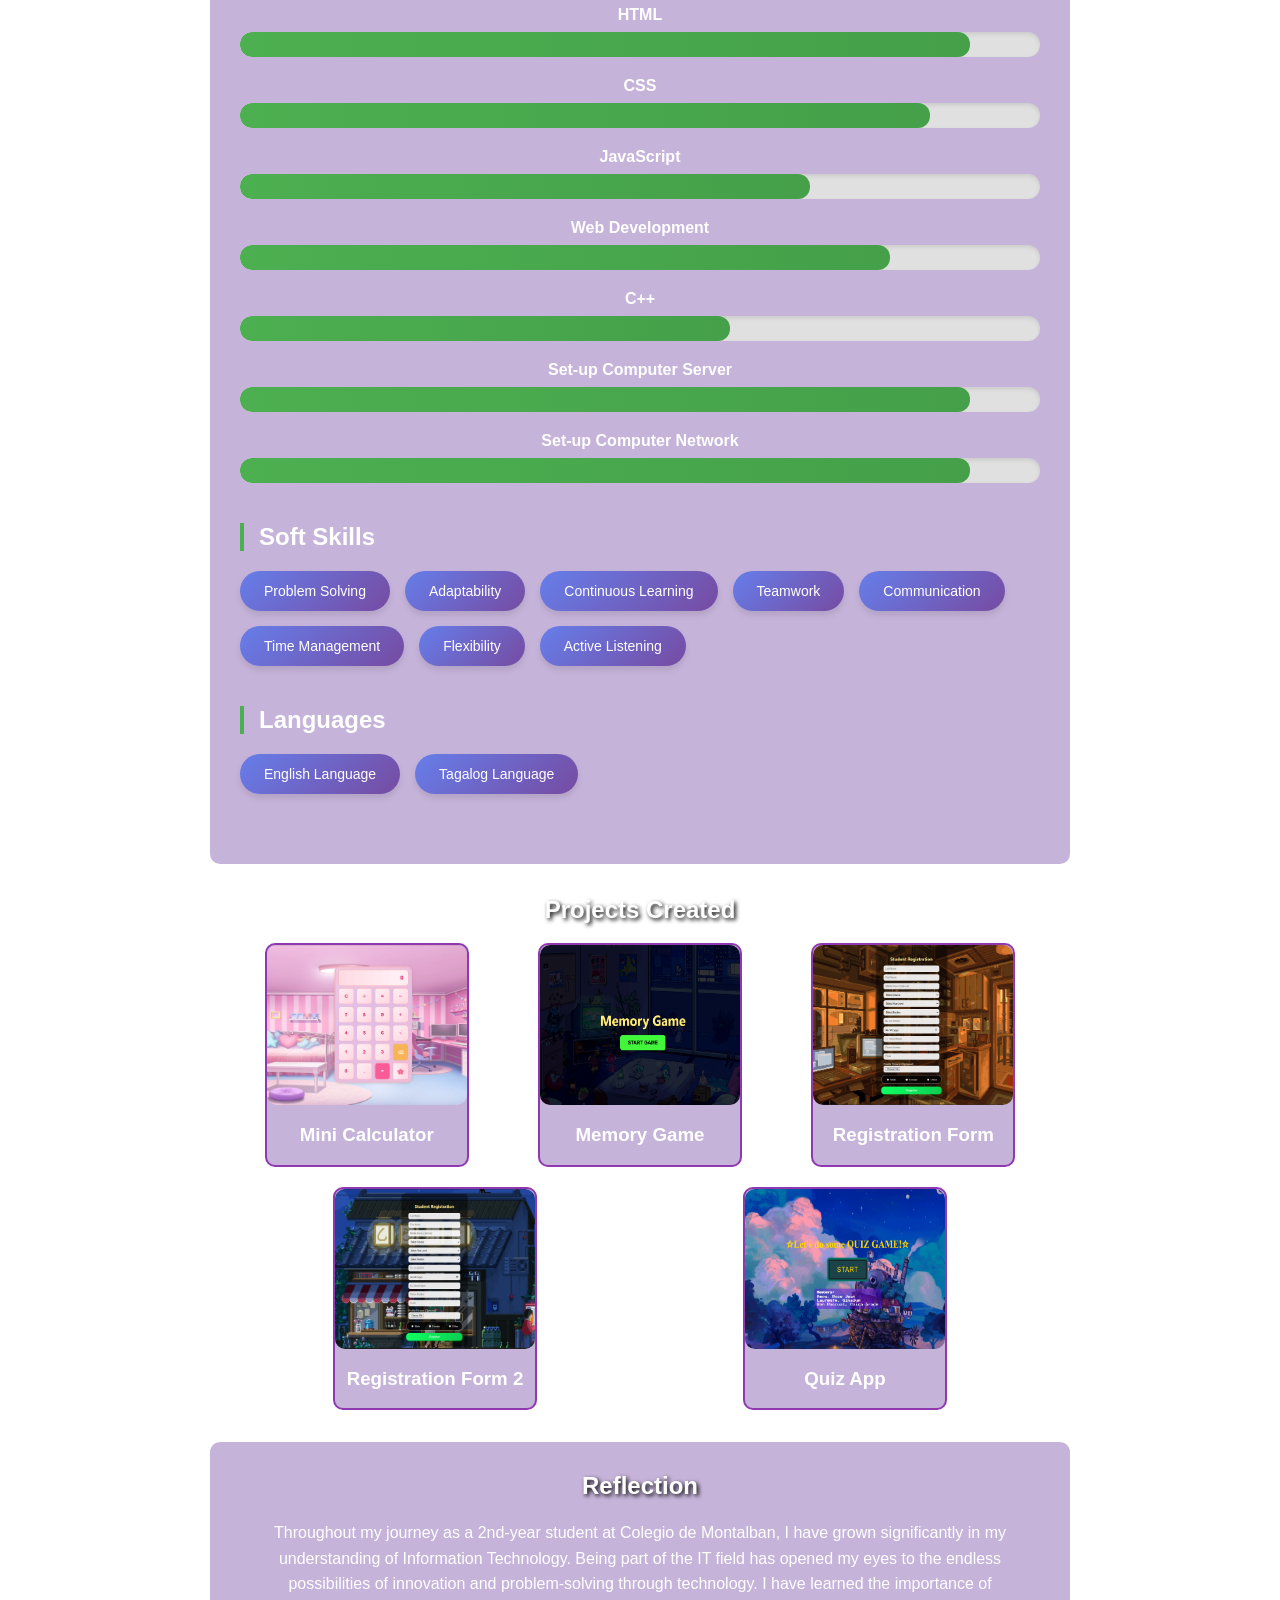
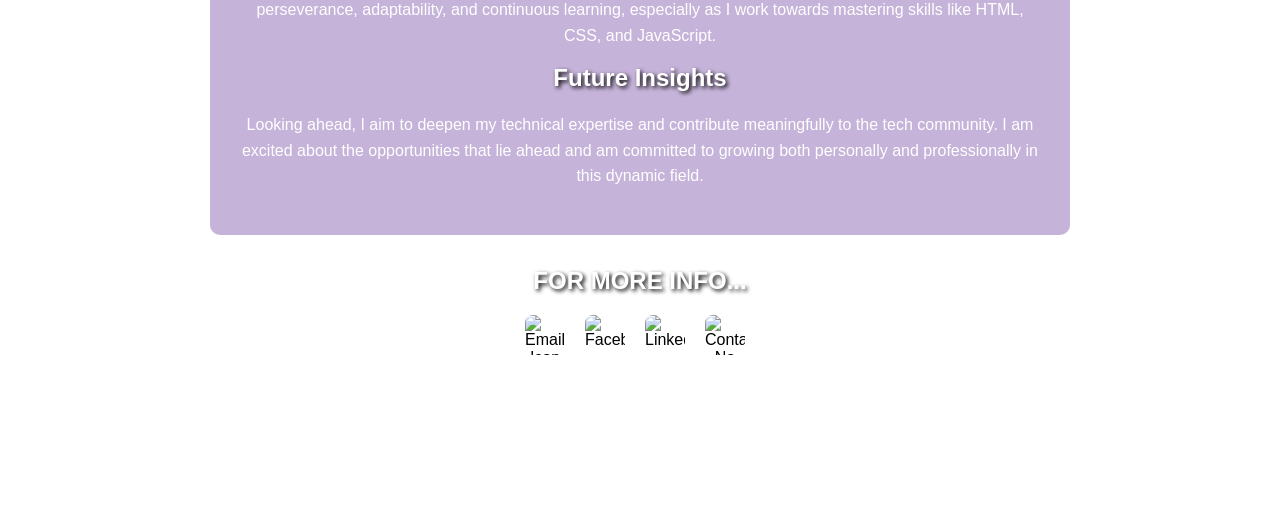
==== commit 3dc1d5b6: "Refactor certificates section for improved structure and accessibility" ====
--- a/index.html
+++ b/index.html
@@ -415,63 +415,63 @@
         </section>
 
         <section id="certificates" class="contentbox">
-    <h2>My Certificates</h2>
-    <div class="certificate-list">
-        <a href="html.png" target="_blank" rel="noopener noreferrer">
-            <div class="certificate-container">
-                <div class="certificate-front">
-                    <img src="html.png" alt="HTML Certificate">
-                    <h3>HTML</h3>
-                </div>
+            <h2>My Certificates</h2>
+            <div class="certificate-list">
+                <a href="html.png" target="_blank" rel="noopener noreferrer">
+                    <div class="certificate-container">
+                        <div class="certificate-front">
+                            <img src="html.png" alt="HTML Certificate">
+                            <h3>HTML</h3>
+                        </div>
+                    </div>
+                </a>
+
+                <a href="css.png" target="_blank" rel="noopener noreferrer">
+                    <div class="certificate-container">
+                        <div class="certificate-front">
+                            <img src="css.png" alt="CSS Basics Certificate">
+                            <h3>CSS</h3>
+                        </div>
+                    </div>
+                </a>
+
+                <a href="javascript.png" target="_blank" rel="noopener noreferrer">
+                    <div class="certificate-container">
+                        <div class="certificate-front">
+                            <img src="javascript.png" alt="JavaScript Fundamentals Certificate">
+                            <h3>JavaScript</h3>
+                        </div>
+                    </div>
+                </a>
+            
+                <a href="asean.png" target="_blank" rel="noopener noreferrer">
+                    <div class="certificate-container">
+                        <div class="certificate-front">
+                            <img src="asean.png" alt="ASEAN Certificate">
+                            <h3>ASEAN Certificate</h3>
+                        </div>
+                    </div>
+                </a>
+            
+                <a href="nc2.png" target="_blank" rel="noopener noreferrer">
+                    <div class="certificate-nc2">
+                        <div class="certificate-front">
+                            <img src="nc2.png" alt="NC2 Certificate">
+                            <h3>CSS NCII</h3>
+                        </div>
+                    </div>
+                </a>
+            
+                <a href="hourcode.png" target="_blank" rel="noopener noreferrer">
+                    <div class="certificate-container">
+                        <div class="certificate-front">
+                            <img src="hourcode.png" alt="HOUR OF CODE">
+                            <h3>Hour of Code</h3>
+                        </div>
+                    </div>
+                </a>
             </div>
-        </a>
-        
-        <a href="css.png" target="_blank" rel="noopener noreferrer">
-            <div class="certificate-container">
-                <div class="certificate-front">
-                    <img src="css.png" alt="CSS Basics Certificate">
-                    <h3>CSS</h3>
-                </div>
-            </div>
-        </a>
-        
-        <a href="javascript.png" target="_blank" rel="noopener noreferrer">
-            <div class="certificate-container">
-                <div class="certificate-front">
-                    <img src="javascript.png" alt="JavaScript Fundamentals Certificate">
-                    <h3>JavaScript</h3>
-                </div>
-            </div>
-        </a>
-
-        <a href="asean.png" target="_blank" rel="noopener noreferrer">
-            <div class="certificate-container">
-                <div class="certificate-front">
-                    <img src="asean.png" alt="ASEAN Certificate">
-                    <h3>ASEAN Certificate</h3>
-                </div>
-            </div>
-        </a>
-
-        <a href="nc2.png" target="_blank" rel="noopener noreferrer">
-            <div class="certificate-nc2">
-                <div class="certificate-front">
-                    <img src="nc2.png" alt="NC2 Certificate">
-                    <h3>CSS NCII</h3>
-                </div>
-            </div>
-        </a>
-
-        <a href="hourcode.png" target="_blank" rel="noopener noreferrer">
-            <div class="certificate-container">
-                <div class="certificate-front">
-                    <img src="hourcode.png" alt="HOUR OF CODE">
-                    <h3>Hour of Code</h3>
-                </div>
-            </div>
-        </a>
-    </div>
-</section>
+        </section>
 
         <section id="skills" class="content-box">
             <h2>Skills</h2>
@@ -550,35 +550,35 @@
             <h2>Projects Created</h2>
             <div class="project-container">
                 <div class="project-item">
-                    <a href="https://phpcalcu.infinityfreeapp.com/?i=1">
+                    <a href="https://phpcalcu.infinityfreeapp.com/?i=1" target="_blank" rel="noopener noreferrer">
                         <img src="calcu.png" alt="Calculator">
                         <h3>Mini Calculator</h3>
                     </a>
                 </div>
-
+            
                 <div class="project-item">
-                    <a href="https://ginlaurente8-ctrl.github.io/minigamw-namin/">
-                        <img src="memoryg.png" alt="memory game">
+                    <a href="https://ginlaurente8-ctrl.github.io/minigamw-namin/" target="_blank" rel="noopener noreferrer">
+                        <img src="memoryg.png" alt="Memory game">
                         <h3>Memory Game</h3>
                     </a>
                 </div>
-
+            
                 <div class="project-item">
-                    <a href="https://ginlaurente8-ctrl.github.io/form-jquery/">
+                    <a href="https://ginlaurente8-ctrl.github.io/form-jquery/" target="_blank" rel="noopener noreferrer">
                         <img src="rgstrtn.png" alt="Registry Form">
                         <h3>Registration Form</h3>
                     </a>
                 </div>
-
+            
                 <div class="project-item">
-                    <a href="https://ginlaurente8-ctrl.github.io/javascript-form/">
+                    <a href="https://ginlaurente8-ctrl.github.io/javascript-form/" target="_blank" rel="noopener noreferrer">
                         <img src="form.png" alt="Form 2">
                         <h3>Registration Form 2</h3>
                     </a>
                 </div>
-
+            
                 <div class="project-item">
-                    <a href="https://retz28create.github.io/quizz_app-/">
+                    <a href="https://retz28create.github.io/quizz_app-/" target="_blank" rel="noopener noreferrer">
                         <img src="quiz.png" alt="Quiz App">
                         <h3>Quiz App</h3>
                     </a>
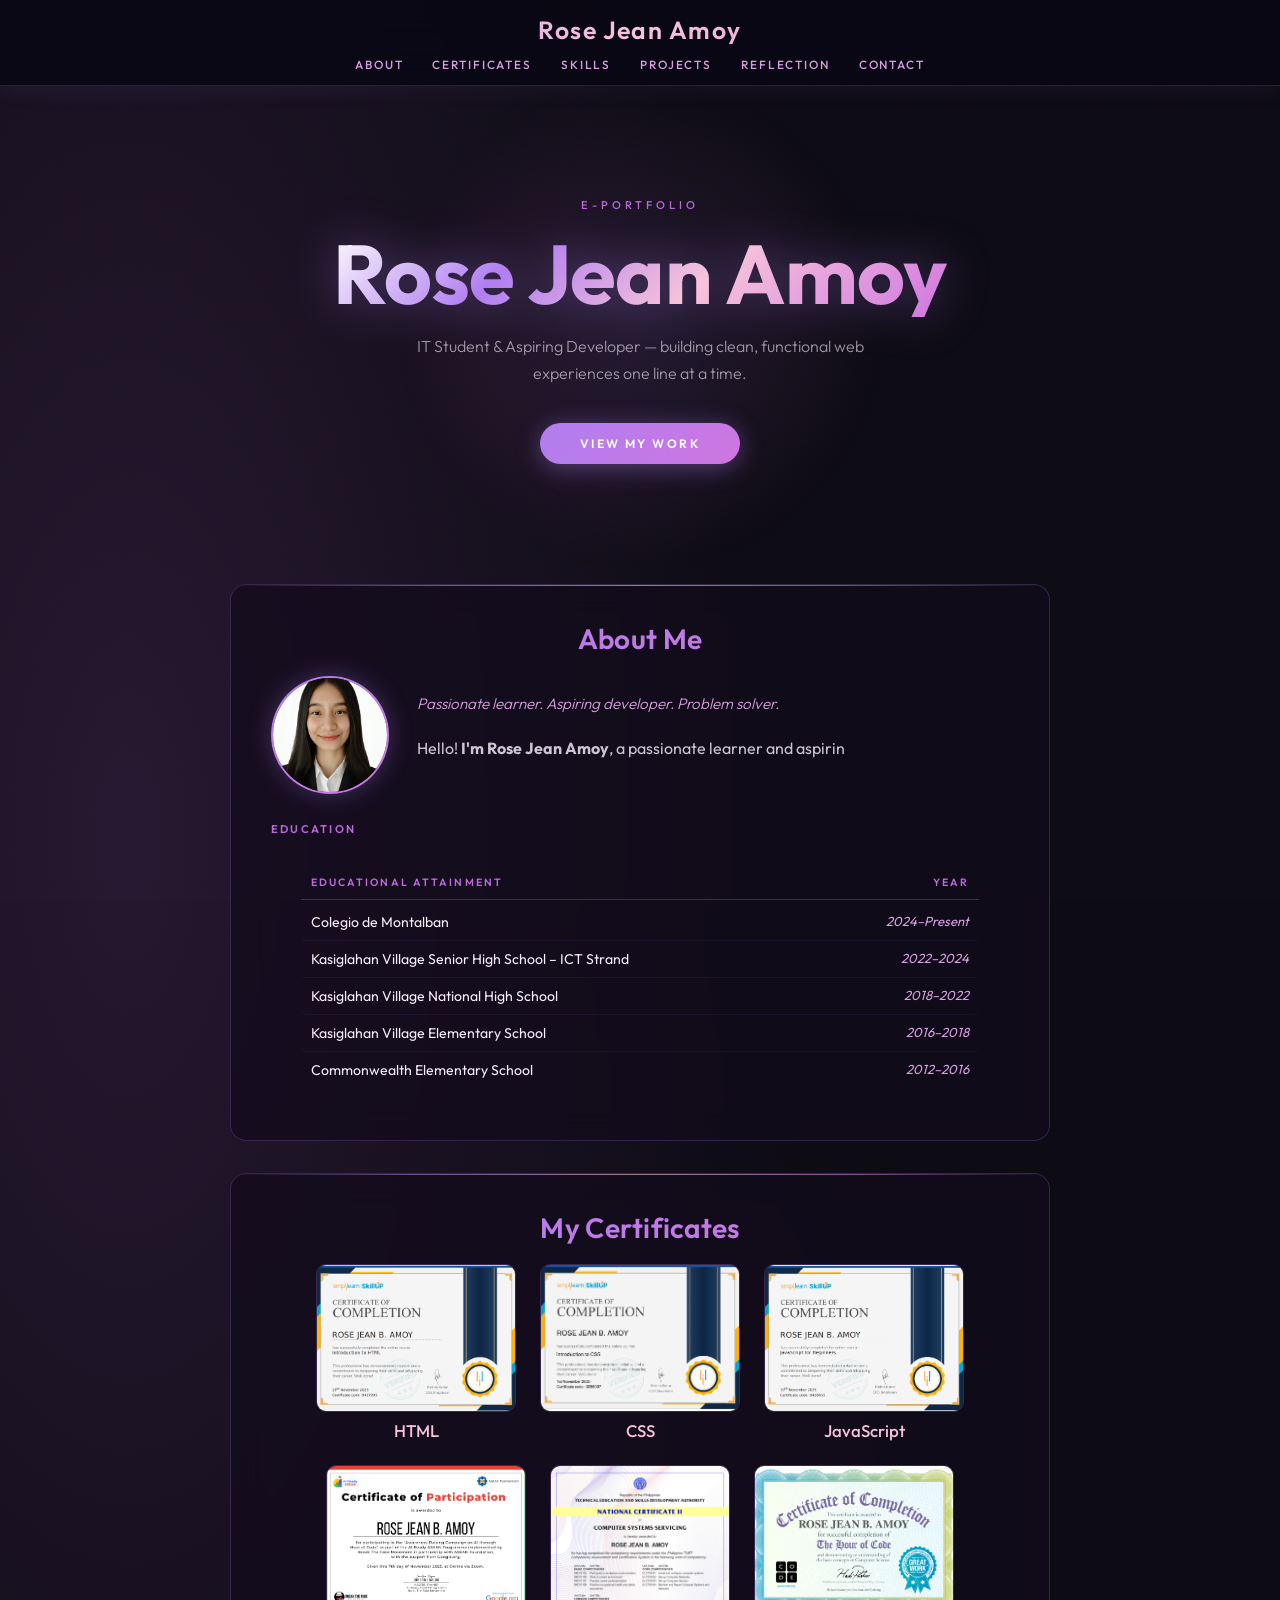
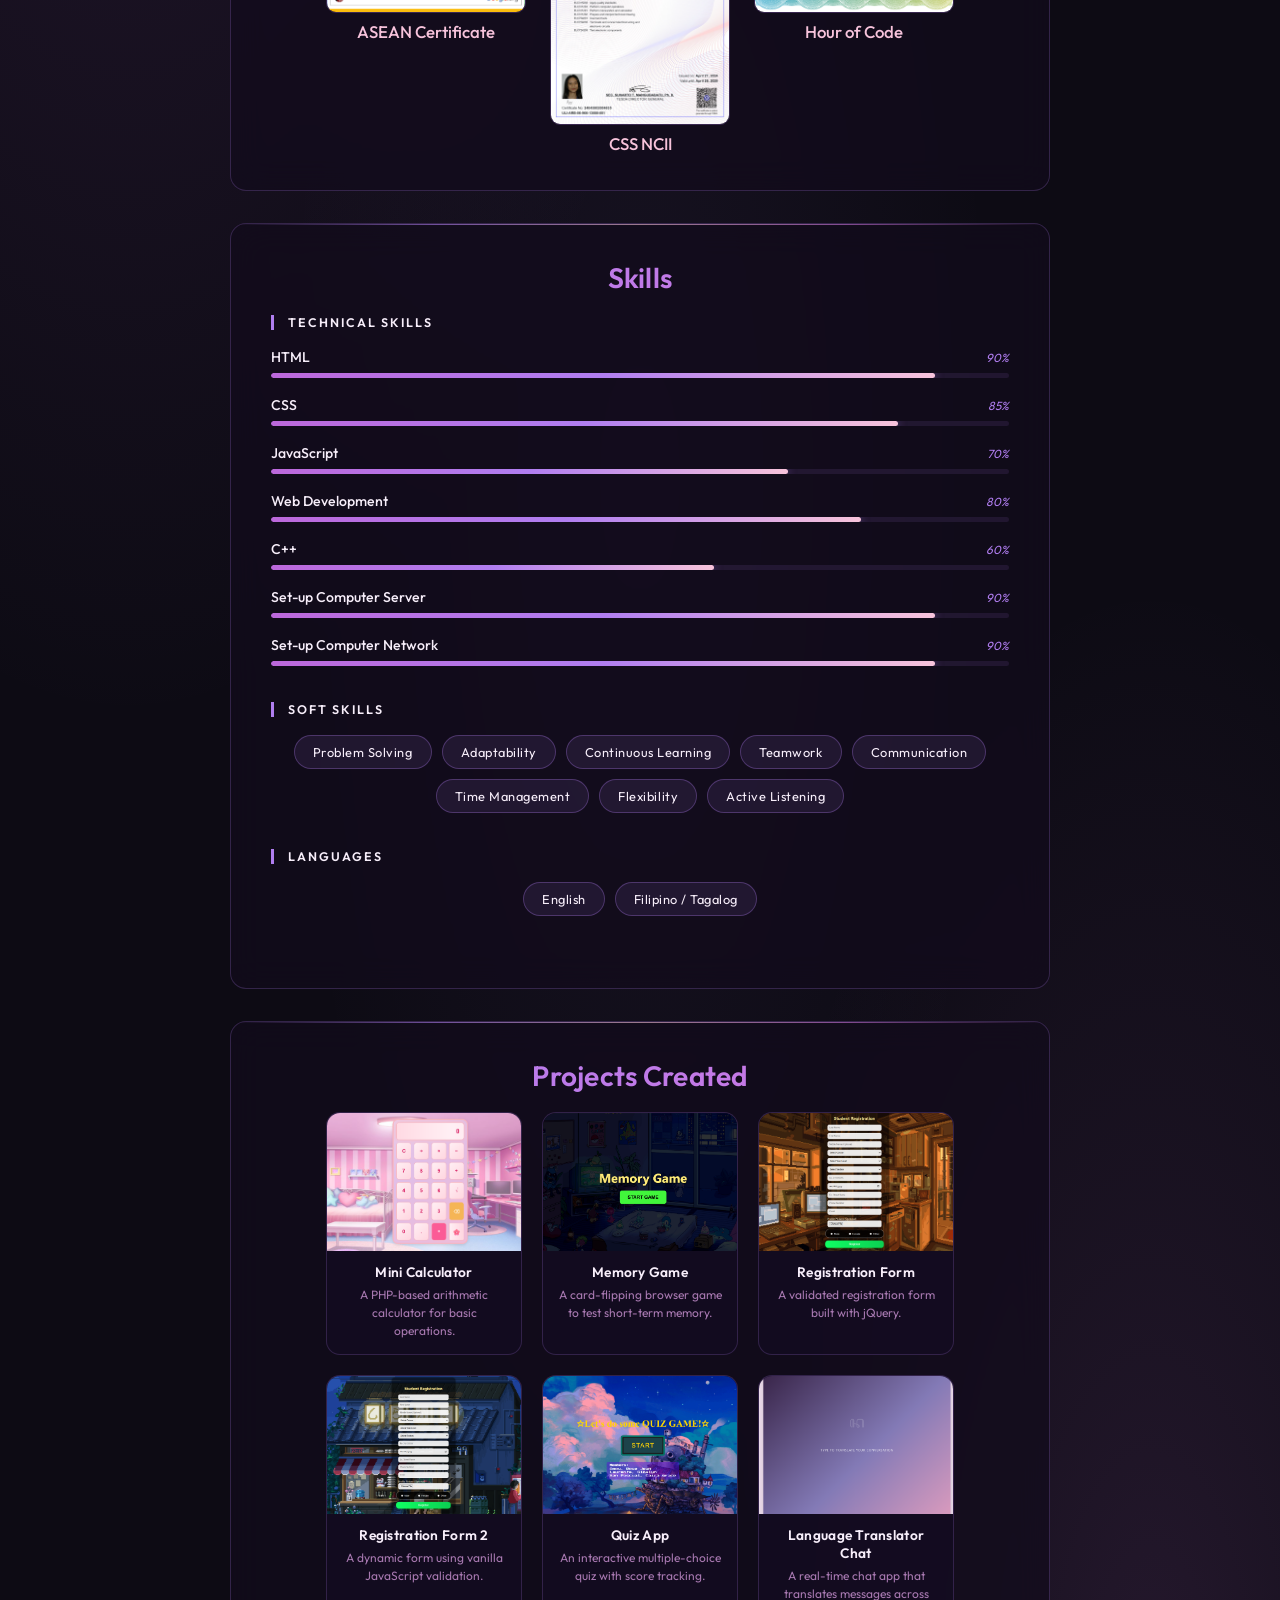
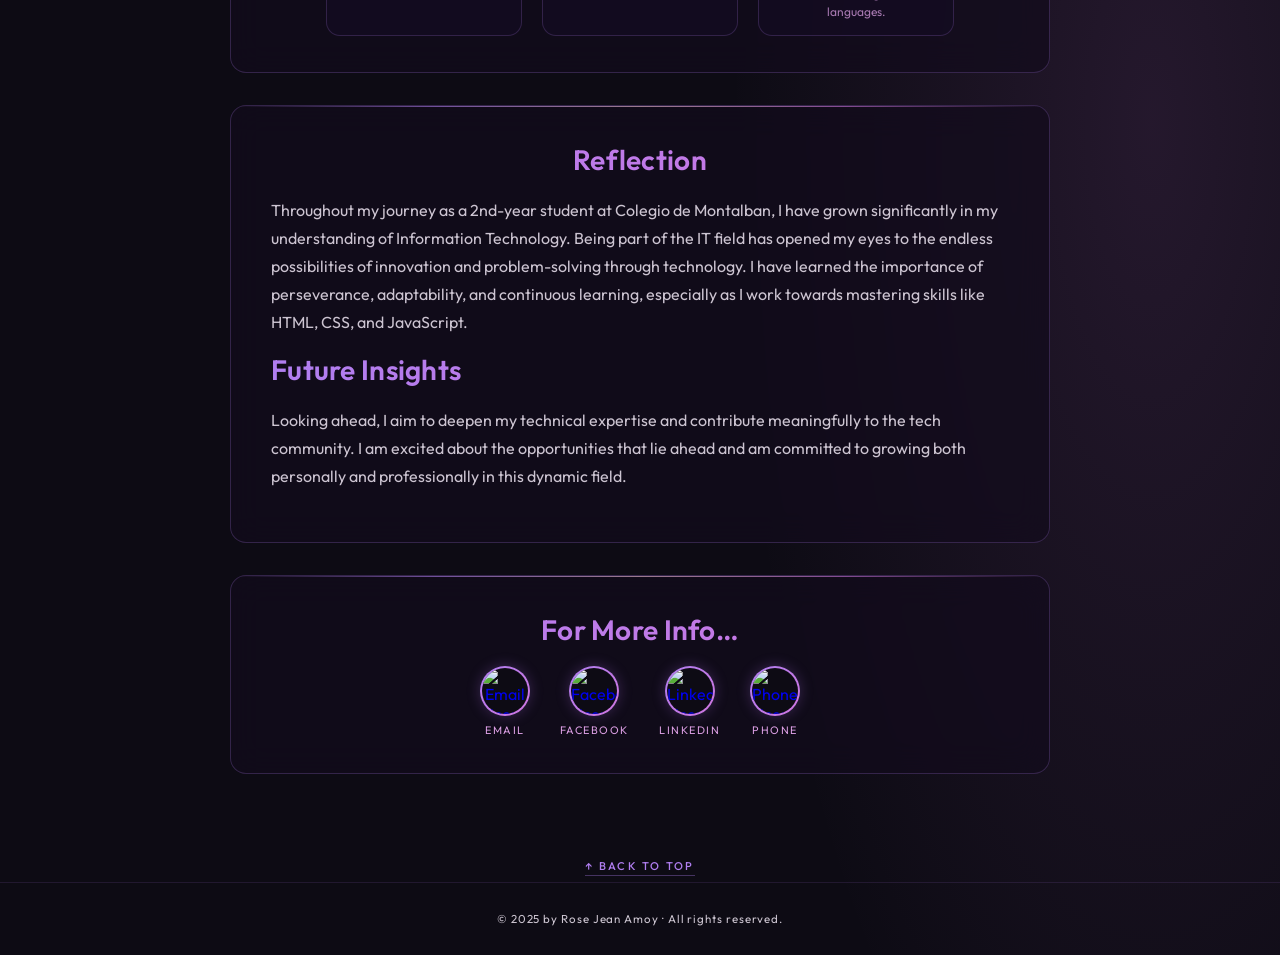
==== commit 2895250f: "feat(portfolio): apply Hologram 2 color palette and add new project - Replace cherry blossom theme w" ====
--- a/index.html
+++ b/index.html
@@ -3,527 +3,796 @@
 <head>
     <meta charset="UTF-8">
     <meta name="viewport" content="width=device-width, initial-scale=1.0">
-    <title>My E-Portfolio</title>
+    <title>Rose Jean Amoy | IT Student &amp; Developer</title>
+    <meta name="description" content="Portfolio of Rose Jean Amoy, IT student at Colegio de Montalban — web developer, problem solver, and continuous learner.">
+    <meta property="og:title" content="Rose Jean Amoy | IT Student &amp; Developer">
+    <meta property="og:description" content="E-Portfolio showcasing the projects, skills, and experiences of Rose Jean Amoy.">
+    <meta property="og:image" content="rose.png">
+    <meta property="og:type" content="website">
+
+    <link href="https://fonts.googleapis.com/css2?family=Outfit:wght@200;300;400;500;600;700&family=Space+Grotesk:wght@300;400;500;600&display=swap" rel="stylesheet">
+
     <style>
+        /* ── Hologram 2 Palette ── */
+        :root {
+            --h1: #DA9EE2;   /* soft violet */
+            --h2: #B07EF0;   /* bright lavender */
+            --h3: #FDFDFD;   /* near white */
+            --h4: #F7C3DB;   /* blush pink */
+            --h5: #BC68DB;   /* medium purple */
+            --h6: #EFB5E3;   /* pale lilac */
+            --h7: #F7EEFA;   /* lightest lavender */
+            --h8: #CF76E0;   /* vivid violet */
+
+            /* Semantic aliases */
+            --bg:         #0d0b14;
+            --surface:    rgba(18, 12, 28, 0.72);
+            --border:     rgba(176, 126, 240, 0.22);
+            --text:       #F7EEFA;
+            --text-dim:   rgba(247, 238, 250, 0.6);
+            --accent:     #B07EF0;
+            --accent2:    #F7C3DB;
+            --glow:       rgba(176, 126, 240, 0.35);
+        }
+
+        html { scroll-behavior: smooth; }
+        *, *::before, *::after { box-sizing: border-box; }
+
         body {
-            margin: 0;
-            padding: 0;
-            background: url("https://i.pinimg.com/1200x/61/f9/61/61f96113e0830270d7002ef51e5438d0.jpg") no-repeat center center fixed;
-            font-family: Arial, sans-serif;
-            background-size: cover;
-            color: #ffffff;
+            margin: 0; padding: 0;
+            background-color: var(--bg);
+            background-image:
+                radial-gradient(ellipse 80% 60% at 10% 20%, rgba(188, 104, 219, 0.14) 0%, transparent 60%),
+                radial-gradient(ellipse 60% 50% at 90% 80%, rgba(207, 118, 224, 0.12) 0%, transparent 55%),
+                radial-gradient(ellipse 40% 40% at 50% 50%, rgba(176, 126, 240, 0.06) 0%, transparent 70%);
+            font-family: 'Outfit', sans-serif;
+            color: var(--text);
             min-height: 100vh;
             display: flex;
             flex-direction: column;
-            backdrop-filter: blur(5px);
+        }
+
+        /* subtle noise texture overlay */
+        body::before {
+            content: '';
+            position: fixed;
+            inset: 0;
+            background-image: url("data:image/svg+xml,%3Csvg viewBox='0 0 200 200' xmlns='http://www.w3.org/2000/svg'%3E%3Cfilter id='n'%3E%3CfeTurbulence type='fractalNoise' baseFrequency='0.85' numOctaves='4' stitchTiles='stitch'/%3E%3C/filter%3E%3Crect width='100%25' height='100%25' filter='url(%23n)' opacity='0.04'/%3E%3C/svg%3E");
+            background-size: 200px 200px;
+            pointer-events: none;
+            z-index: 0;
+            opacity: 0.5;
+        }
+
+        header, main, footer, .back-to-top, #hero { position: relative; z-index: 1; }
+
+        /* ── STICKY HEADER ── */
+        header {
+            position: sticky;
+            top: 0;
+            z-index: 100;
+            padding: 14px 24px 12px;
+            text-align: center;
+            background: rgba(10, 7, 20, 0.88);
+            backdrop-filter: blur(18px);
+            -webkit-backdrop-filter: blur(18px);
+            border-bottom: 1px solid rgba(176, 126, 240, 0.2);
+            box-shadow: 0 2px 24px rgba(176, 126, 240, 0.08);
         }
 
         h1 {
-            margin: 0;
-            font-size: 2.5rem;
-            color: white;
-            text-shadow: 2px 2px 4px rgba(0, 0, 0, 0.7);
-        }
-
-        header {
-            padding: 5px;
-            text-align: center;
-            background-color: rgba(86, 32, 144, 0.5);
-            border-bottom: 3px solid rgba(151, 120, 200, 0);
+            margin: 0 0 8px;
+            font-family: 'Outfit', sans-serif;
+            font-size: 1.55rem;
+            font-weight: 600;
+            letter-spacing: 0.06em;
+            background: linear-gradient(90deg, var(--h2), var(--h4), var(--h8));
+            -webkit-background-clip: text;
+            -webkit-text-fill-color: transparent;
+            background-clip: text;
         }
 
         nav ul {
             list-style: none;
-            padding: 0;
+            padding: 0; margin: 0;
             display: flex;
             justify-content: center;
-            gap: 2rem;
-            margin-top: 0.5rem;
+            gap: 1.8rem;
             flex-wrap: wrap;
         }
 
         nav ul li a {
-            color: white;
+            color: var(--h1);
             text-decoration: none;
-            font-weight: bold;
+            font-size: 0.74rem;
+            font-weight: 500;
+            letter-spacing: 0.16em;
+            text-transform: uppercase;
             position: relative;
             transition: color 0.3s;
+            padding-bottom: 3px;
         }
 
         nav ul li a::after {
             content: '';
             position: absolute;
-            width: 0;
-            height: 2px;
+            width: 0; height: 1px;
             display: block;
-            margin-top: 5px;
-            right: 0;
-            background: rgb(185, 88, 255);
+            bottom: 0; right: 0;
+            background: linear-gradient(90deg, var(--h2), var(--h8));
             transition: width 0.3s ease;
         }
 
-        nav ul li a:hover::after {
-            width: 100%;
-            left: 0;
-            background: rgb(255, 255, 255);
-        }
-
-        main {
-            flex: 1;
+        nav ul li a:hover,
+        nav ul li a.active { color: var(--h7); }
+
+        nav ul li a:hover::after,
+        nav ul li a.active::after { width: 100%; left: 0; }
+
+        /* ── HERO ── */
+        #hero {
             display: flex;
             flex-direction: column;
             align-items: center;
             justify-content: center;
-            padding: 40px 20px;
+            text-align: center;
+            padding: 110px 24px 100px;
+            position: relative;
+            overflow: hidden;
+        }
+
+        /* holographic orb behind hero text */
+        #hero::after {
+            content: '';
+            position: absolute;
+            width: 500px; height: 500px;
+            border-radius: 50%;
+            background: radial-gradient(circle, rgba(176,126,240,0.12) 0%, rgba(207,118,224,0.06) 40%, transparent 70%);
+            top: 50%; left: 50%;
+            transform: translate(-50%, -50%);
+            pointer-events: none;
+            z-index: 0;
+        }
+
+        #hero > * { position: relative; z-index: 1; }
+
+        .hero-tag {
+            font-size: 0.7rem;
+            letter-spacing: 0.35em;
+            text-transform: uppercase;
+            color: var(--h5);
+            margin: 0 0 14px;
+            font-weight: 500;
+        }
+
+        .hero-name {
+            font-size: clamp(2.8rem, 7vw, 5.2rem);
+            font-weight: 700;
+            line-height: 1.05;
+            margin: 0 0 16px;
+            letter-spacing: -0.01em;
+            background: linear-gradient(135deg, var(--h3) 0%, var(--h2) 30%, var(--h4) 60%, var(--h8) 100%);
+            -webkit-background-clip: text;
+            -webkit-text-fill-color: transparent;
+            background-clip: text;
+            filter: drop-shadow(0 0 24px rgba(176, 126, 240, 0.4));
+        }
+
+        .hero-tagline {
+            font-size: 1rem;
+            font-weight: 300;
+            color: var(--text-dim);
+            margin: 0 0 36px;
+            max-width: 460px;
+            line-height: 1.7;
+        }
+
+        .hero-cta {
+            display: inline-block;
+            padding: 13px 40px;
+            background: linear-gradient(135deg, var(--h2), var(--h8));
+            color: #fff;
+            text-decoration: none;
+            font-size: 0.76rem;
+            letter-spacing: 0.2em;
+            text-transform: uppercase;
+            font-weight: 600;
+            border-radius: 100px;
+            transition: opacity 0.3s, box-shadow 0.3s, transform 0.3s;
+            box-shadow: 0 4px 24px rgba(176, 126, 240, 0.4);
+        }
+
+        .hero-cta:hover {
+            opacity: 0.9;
+            transform: translateY(-2px);
+            box-shadow: 0 8px 32px rgba(176, 126, 240, 0.55);
+        }
+
+        /* ── MAIN ── */
+        main {
+            flex: 1;
+            display: flex;
+            flex-direction: column;
+            align-items: center;
+            padding: 20px 20px 52px;
             gap: 2rem;
         }
 
-        .content-box {
-            background-color: rgba(86, 32, 144, 0.342);
-            padding: 30px;
+        /* ── CONTENT BOX ── */
+        .content-box, .contentbox {
+            background: var(--surface);
+            backdrop-filter: blur(16px);
+            -webkit-backdrop-filter: blur(16px);
+            border: 1px solid var(--border);
+            padding: 36px 40px;
+            border-radius: 16px;
+            width: 100%;
+            max-width: 820px;
+            text-align: center;
+            transition: box-shadow 0.4s ease, border-color 0.4s ease, transform 0.3s ease;
+            position: relative;
+            overflow: hidden;
+        }
+
+        /* shimmering top edge */
+        .content-box::before, .contentbox::before {
+            content: '';
+            position: absolute;
+            top: 0; left: 0; right: 0;
+            height: 1px;
+            background: linear-gradient(90deg, transparent, var(--h2), var(--h4), var(--h8), transparent);
+            opacity: 0.6;
+        }
+
+        .content-box:hover, .contentbox:hover {
+            box-shadow: 0 8px 40px rgba(176, 126, 240, 0.18), 0 0 0 1px rgba(176, 126, 240, 0.15);
+            border-color: rgba(176, 126, 240, 0.4);
+            transform: translateY(-2px);
+        }
+
+        /* ── HEADINGS ── */
+        h2 {
+            font-size: 1.75rem;
+            font-weight: 600;
+            letter-spacing: 0.01em;
+            margin-top: 0;
+            margin-bottom: 1.2rem;
+            background: linear-gradient(90deg, var(--h2), var(--h8));
+            -webkit-background-clip: text;
+            -webkit-text-fill-color: transparent;
+            background-clip: text;
+        }
+
+        h3 {
+            font-size: 1.05rem;
+            font-weight: 500;
+            color: var(--h4);
+            margin: 0.5rem 0 0;
+        }
+
+        h4 {
+            font-size: 0.7rem;
+            font-weight: 600;
+            letter-spacing: 0.2em;
+            text-transform: uppercase;
+            color: var(--h5);
+            margin-top: 1.8rem;
+            text-align: left;
+        }
+
+        p { line-height: 1.75; color: rgba(247, 238, 250, 0.82); }
+
+        /* ── ABOUT ── */
+        .about-intro {
+            display: flex;
+            align-items: center;
+            gap: 28px;
+            text-align: left;
+            margin-bottom: 6px;
+        }
+
+        .about-photo {
+            flex-shrink: 0;
+            width: 118px; height: 118px;
+            border-radius: 50%;
+            border: 2px solid transparent;
+            background: linear-gradient(#0d0b14, #0d0b14) padding-box,
+                        linear-gradient(135deg, var(--h2), var(--h8)) border-box;
+            box-shadow: 0 0 24px rgba(176, 126, 240, 0.3);
+            object-fit: cover;
+        }
+
+        .about-text { flex: 1; }
+
+        .about-headline {
+            font-size: 0.95rem;
+            font-style: italic;
+            color: var(--h1);
+            margin: 0 0 8px;
+            font-weight: 300;
+        }
+
+        @media (max-width: 560px) {
+            .about-intro { flex-direction: column; text-align: center; }
+            .about-headline { text-align: center; }
+        }
+
+        /* ── EDUCATION TABLE ── */
+        .education-container {
+            padding: 16px 0;
+            max-width: 92%;
+            margin: 0 auto;
+        }
+
+        .education-header {
+            display: flex;
+            font-size: 0.66rem;
+            font-weight: 600;
+            letter-spacing: 0.2em;
+            text-transform: uppercase;
+            color: var(--h5);
+            padding: 8px 10px 10px;
+            border-bottom: 1px solid rgba(176, 126, 240, 0.28);
+            margin-bottom: 4px;
+        }
+
+        .education-header > div:first-child { flex: 2; text-align: left; }
+        .education-header > div:last-child  { flex: 1; text-align: right; }
+
+        .education-item {
+            display: flex;
+            padding: 9px 10px;
+            border-bottom: 1px solid rgba(176, 126, 240, 0.07);
+            transition: background 0.25s;
+            border-radius: 6px;
+        }
+
+        .education-item:hover { background: rgba(176, 126, 240, 0.07); }
+        .education-item:last-child { border-bottom: none; }
+
+        .education-name { flex: 3; text-align: left; font-size: 0.88rem; color: var(--h7); }
+        .education-year { flex: 1; text-align: right; font-size: 0.82rem; color: var(--h1); font-style: italic; }
+
+        /* ── CERTIFICATES ── */
+        .certificate-list {
+            display: flex;
+            flex-wrap: wrap;
+            justify-content: center;
+            gap: 24px;
+            max-width: 800px;
+            margin: 0 auto;
+        }
+
+        .certificate-container {
+            text-align: center;
+            transition: transform 0.4s ease, filter 0.4s ease;
+        }
+
+        .certificate-container:hover {
+            transform: scale(1.07) translateY(-4px);
+            filter: drop-shadow(0 8px 20px rgba(176, 126, 240, 0.45));
+        }
+
+        .certificate-container img {
+            width: 200px; height: 148px;
+            object-fit: cover;
             border-radius: 10px;
-            width: 100%;
-            max-width: 800px;
+            border: 1px solid rgba(176, 126, 240, 0.25);
+            display: block;
+            margin-bottom: 6px;
+        }
+
+        .certificate-nc2 {
             text-align: center;
-        }
-        .content-box:hover {
-            box-shadow: 0 8px 12px rgba(150, 120, 200, 0.6);
-        }
-
-        .content-box h2 {
-            margin-top: 0;
-            text-shadow: 2px 2px 4px rgb(0, 0, 1);
-        }
-
-        .content-box p {
-            line-height: 1.6;
-        }
-        .contentbox h2 {
-            margin-top: 0;
-            text-align: center;
-            text-shadow: 2px 2px 4px rgb(0, 0, 1);
-        }
-        .content-box h4 {
-            margin-top: 0;
+            transition: transform 0.4s ease, filter 0.4s ease;
+        }
+
+        .certificate-nc2:hover {
+            transform: scale(1.05) translateY(-4px);
+            filter: drop-shadow(0 8px 20px rgba(207, 118, 224, 0.4));
+        }
+
+        .certificate-nc2 img {
+            width: 180px; height: 260px;
+            object-fit: cover;
+            border-radius: 10px;
+            border: 1px solid rgba(176, 126, 240, 0.25);
+            display: block;
+            margin-bottom: 6px;
+        }
+
+        .certificate-list a { text-decoration: none; color: inherit; }
+
+        /* ── SKILLS ── */
+        .skills-category { margin-bottom: 36px; }
+
+        .skills-category h3 {
+            font-size: 0.78rem;
+            font-weight: 600;
+            font-family: 'Outfit', sans-serif;
+            letter-spacing: 0.16em;
+            text-transform: uppercase;
+            color: var(--h7);
+            margin-bottom: 18px;
+            border-left: 3px solid var(--h2);
+            padding-left: 14px;
             text-align: left;
-            text-shadow: 2px 2px 4px rgb(0, 0, 1);
-        }
-		
-		.education-container {
-			background-color: rgba(255, 255, 255, 0);
-			padding: 20px;
-			border-radius: 10px;
-			max-width: 80%;
-			margin: 0 auto;
-		}
-		.education-header {
-			display: flex;
-			font-size: 1.2em;
-			font-weight: bold;
-			padding: 10px;
-			border-bottom: 2px solid white;
-			margin-bottom: 10px;
-		}
-		.education-header > div:first-child {
-			flex: 2;
-            text-align: left;
-            text-shadow: 2px 2px 4px rgb(0, 0, 1);
-		}
-		.education-header > div:last-child {
-			flex: 1;
-            text-shadow: 2px 2px 4px rgb(0, 0, 1);
-		}
-		.education-item {
-			display: flex;
-			padding: 10px;
-			border-bottom: none;
-		}
-		.education-item:last-child {
-			border-bottom: none;
-		}
-		.education-name {
-			flex: 3;
-			text-decoration: none;
-            text-align: left;
-		}
-		.education-year {
-			flex: 1;
-			text-align: center;
-		}
-        .certificate-list {
-            display: flex;
-            flex-wrap: wrap;  
-            justify-content: space-around; 
+            /* override gradient on h2 */
+            background: none;
+            -webkit-text-fill-color: var(--h7);
+        }
+
+        .skills-container { display: flex; flex-direction: column; gap: 18px; }
+
+        .skill-item { width: 100%; }
+
+        .skill-name-row {
+            display: flex;
+            justify-content: space-between;
+            align-items: baseline;
+            margin-bottom: 7px;
+        }
+
+        .skill-name { font-size: 0.88rem; font-weight: 500; color: var(--h7); }
+
+        .skill-pct { font-size: 0.74rem; color: var(--h2); font-style: italic; }
+
+        .skill-bar {
+            width: 100%; height: 5px;
+            background: rgba(176, 126, 240, 0.1);
+            border-radius: 10px;
+            overflow: hidden;
+        }
+
+        .skill-progress {
+            height: 100%;
+            width: 0;
+            background: linear-gradient(90deg, var(--h5), var(--h2), var(--h4));
+            border-radius: 10px;
+            transition: width 1.3s cubic-bezier(.4,0,.2,1);
+            box-shadow: 0 0 8px rgba(176, 126, 240, 0.5);
+        }
+
+        .soft-skills-container {
+            display: flex;
+            flex-wrap: wrap;
+            gap: 10px;
+            justify-content: center;
+        }
+
+        .soft-skill-badge {
+            background: rgba(176, 126, 240, 0.1);
+            border: 1px solid rgba(176, 126, 240, 0.3);
+            color: var(--h7);
+            padding: 8px 18px;
+            border-radius: 100px;
+            font-size: 0.8rem;
+            font-weight: 400;
+            letter-spacing: 0.04em;
+            transition: background 0.3s, border-color 0.3s, transform 0.3s, box-shadow 0.3s;
+            cursor: default;
+        }
+
+        .soft-skill-badge:hover {
+            background: rgba(176, 126, 240, 0.22);
+            border-color: var(--h2);
+            transform: translateY(-3px);
+            box-shadow: 0 4px 16px rgba(176, 126, 240, 0.25);
+        }
+
+        /* ── PROJECTS ── */
+        .project-container {
+            display: flex;
+            flex-wrap: wrap;
+            justify-content: center;
             gap: 20px;
             max-width: 800px;
+        }
+
+        .project-item {
+            border: 1px solid rgba(176, 126, 240, 0.2);
+            background: rgba(20, 12, 36, 0.6);
+            border-radius: 14px;
+            overflow: hidden;
+            width: 196px;
+            transition: transform 0.4s ease, box-shadow 0.4s ease, border-color 0.4s;
+        }
+
+        .project-item:hover {
+            transform: translateY(-7px) scale(1.03);
+            box-shadow: 0 12px 36px rgba(176, 126, 240, 0.3);
+            border-color: rgba(176, 126, 240, 0.5);
+        }
+
+        .project-item a { text-decoration: none; display: block; }
+
+        .project-item img {
+            width: 100%; height: 138px;
+            object-fit: cover;
+            display: block;
+        }
+
+        .project-info { padding: 12px 14px 14px; }
+
+        .project-item h3 {
+            color: var(--h7);
+            text-align: center;
+            font-size: 0.86rem;
+            font-family: 'Outfit', sans-serif;
+            font-weight: 600;
+            letter-spacing: 0.02em;
+            margin: 0 0 5px;
+            background: none;
+            -webkit-text-fill-color: var(--h7);
+        }
+
+        .project-desc {
+            font-size: 0.75rem;
+            color: rgba(218, 158, 226, 0.75);
+            text-align: center;
+            margin: 0;
+            line-height: 1.5;
+        }
+
+        /* ── REFLECTION ── */
+        .reflection-container { text-align: left; }
+
+        /* ── CONTACT ── */
+        .contact-container {
+            display: flex;
+            flex-wrap: wrap;
+            justify-content: center;
+            gap: 30px;
+            max-width: 800px;
             margin: 0 auto;
         }
-        .certificate-container{
+
+        .contact-item {
+            display: flex;
+            flex-direction: column;
+            align-items: center;
+            gap: 8px;
+            transition: transform 0.3s;
+        }
+
+        .contact-item:hover { transform: scale(1.14) translateY(-3px); }
+
+        .contact-item a {
+            text-decoration: none;
+            display: flex;
+            flex-direction: column;
+            align-items: center;
+            gap: 7px;
+        }
+
+        .contact-item img {
+            width: 50px; height: 50px;
+            border-radius: 50%;
+            border: 2px solid transparent;
+            background: linear-gradient(var(--bg), var(--bg)) padding-box,
+                        linear-gradient(135deg, var(--h2), var(--h8)) border-box;
+            object-fit: cover;
+            display: block;
+            box-shadow: 0 0 14px rgba(176, 126, 240, 0.25);
+        }
+
+        .contact-label {
+            font-size: 0.68rem;
+            letter-spacing: 0.14em;
+            text-transform: uppercase;
+            color: var(--h1);
+        }
+
+        /* ── BACK TO TOP ── */
+        .back-to-top {
             text-align: center;
-        }
-        .certificate-container:hover {
-            transform: scale(1.4);
-            transition: all 0.6s;
-        }
-        .certificate-container img {
-            width: 220px; 
-            height: 160px;
-            margin-bottom: 5px;
-            display: block; 
-        }
-
-        .contact-container {
-            display: flex;
-            flex-wrap: wrap;  
-            justify-content: space-around; 
-            gap: 10px; 
-            max-width: 800px;
-            margin: 0 auto; 
-        }
-        .contact-item {
-            width: 50px; 
-            text-align: center;
-        }
-        .contact-item:hover {
-            transform: scale(1.2);
-            transition: all 0.3s;
-        }
-        .contact-item img {
-            width: 40px; 
-            height: 40px;
-            border-radius: 20%; 
-            margin-bottom: 5px;
-            display: block; 
-        }
-        .contact-item a {
-            color: black;
+            margin: 28px 0 8px;
+        }
+
+        .back-to-top a {
+            font-size: 0.7rem;
+            letter-spacing: 0.2em;
+            text-transform: uppercase;
             text-decoration: none;
-            display: block;
-        }
-        .contact-item p {
-            color: black;
-            font-size: 14px;
-            margin-top: 5px;
-        }
-        .certificate-nc2 {
-           display: flex;
-            flex-wrap: wrap; 
-            justify-content: space-around; 
-            gap: 20px; 
-            max-width: 800px;
-        }
-        .certificate-nc2 {
-           text-align: center;
-        }
-        .certificate-nc2 img {
-            width: 200px; 
-            height: 280px;
-            margin-bottom: 5px;
-            display: block;
-        } 
-        .certificate-list a {
-            text-decoration: none;
-            color: inherit;
-        }
-
-        .certificate-container:hover,
-        .certificate-nc2:hover {
-            transform: scale(1.07);
-            cursor: pointer;
-            transition: transform 0.3s ease;
-        }
-
-		.skills-category {
-            margin-bottom: 40px;
-        }
-
-        .skills-category h3 {
-            color: #ffffff;
-            font-size: 24px;
-            margin-bottom: 20px;
-            border-left: 4px solid #4CAF50;
-            padding-left: 15px;
-			text-align: left;
-        }
-
-        .skills-container {
-            display: flex;
-            flex-direction: column;
-            gap: 20px;
-        }
-
-        .skill-item {
-            width: 100%;
-        }
-
-        .skill-name {
-            display: block;
-            font-weight: 600;
-            color: #ffffff;
-            margin-bottom: 8px;
-            font-size: 16px;
-        }
-
-        .skill-bar {
-            width: 100%;
-            height: 25px;
-            background-color: #e0e0e0;
-            border-radius: 12px;
-            overflow: hidden;
-            box-shadow: inset 0 2px 4px rgba(0,0,0,0.1);
-        }
-
-        .skill-progress {
-            height: 100%;
-            background: linear-gradient(90deg, #4CAF50, #45a049);
-            border-radius: 12px;
-            transition: width 1s ease-in-out;
-            display: flex;
-            align-items: center;
-            justify-content: flex-end;
-            padding-right: 10px;
-            color: white;
-            font-size: 12px;
-            font-weight: bold;
-        }
-
-        .soft-skills-container {
-            display: flex;
-            flex-wrap: wrap;
-            gap: 15px;
-        }
-
-        .soft-skill-badge {
-            background: linear-gradient(135deg, #667eea 0%, #764ba2 100%);
-            color: white;
-            padding: 12px 24px;
-            border-radius: 25px;
-            font-size: 14px;
+            color: var(--h2);
             font-weight: 500;
-            box-shadow: 0 4px 6px rgba(0,0,0,0.1);
-            transition: transform 0.3s ease, box-shadow 0.3s ease;
-            cursor: default;
-        }
-
-        .soft-skill-badge:hover {
-            transform: translateY(-5px);
-            box-shadow: 0 6px 12px rgba(0,0,0,0.15);
-        }
-
-        @media (max-width: 768px) {
-            .skills-category h3 {
-                font-size: 20px;
-            }
-
-            .soft-skill-badge {
-                font-size: 13px;
-                padding: 10px 20px;
-            }
-        }
-
-        .project-container {
-            display: flex;
-            flex-wrap: wrap;  
-            justify-content: space-around; 
-            gap: 20px; 
-            max-width: 800px;
-            border-color: black;
-        }
-        .project-container img {
-            width: 200px;
-            height: 160px;
-            border-radius: 10px;
-            margin-bottom: 5px;
-            display: block;
-        }
-        .project-container h3 {
-            color: rgb(255, 255, 255);
-            text-align: center;
-        }
-        .project-container a {
-            text-decoration: none;
-        }
-        .project-item {
-            border: 2px solid #7b0ba0b9;
-            background: rgba(86, 32, 144, 0.342);
-            border-radius: 10px;
-        }
-        .project-item:hover {
-            transform: scale(1.1);
-            transition: all 0.4s ease;
-        }
-        
-
+            border-bottom: 1px solid rgba(176, 126, 240, 0.35);
+            padding-bottom: 2px;
+            transition: color 0.3s, border-color 0.3s;
+        }
+
+        .back-to-top a:hover { color: var(--h7); border-color: var(--h7); }
+
+        /* ── FOOTER ── */
         footer {
             text-align: center;
-            background-color: rgba(100, 80, 150, 0);
-            border-top: 3px solid rgba(151, 120, 200, 0);
-        }
-        
+            padding: 14px 20px;
+            font-size: 0.72rem;
+            letter-spacing: 0.08em;
+            color: rgba(176, 126, 240, 0.45);
+            border-top: 1px solid rgba(176, 126, 240, 0.12);
+            position: relative; z-index: 1;
+        }
+
+        /* ── RESPONSIVE ── */
+        @media (max-width: 600px) {
+            h1 { font-size: 1.25rem; }
+            .content-box, .contentbox { padding: 22px 16px; }
+            .certificate-container img { width: 148px; height: 108px; }
+            .project-item { width: 148px; }
+            .project-item img { height: 108px; }
+            nav ul { gap: 1rem; }
+        }
     </style>
 </head>
-<body>
+<body id="top">
+
+    <!-- ── STICKY HEADER ── -->
     <header>
-        <h1>Welcome to My E-Portfolio</h1>
+        <h1>Rose Jean Amoy</h1>
         <nav>
             <ul>
                 <li><a href="#about">About</a></li>
                 <li><a href="#certificates">Certificates</a></li>
+                <li><a href="#skills">Skills</a></li>
                 <li><a href="#projects">Projects</a></li>
-                <li><a href="#skills">Skills</a></li>
                 <li><a href="#reflection">Reflection</a></li>
+                <li><a href="#contact">Contact</a></li>
             </ul>
         </nav>
     </header>
-    
+
+    <!-- ── HERO ── -->
+    <section id="hero">
+        <p class="hero-tag">E-Portfolio</p>
+        <h2 class="hero-name">Rose Jean Amoy</h2>
+        <p class="hero-tagline">IT Student &amp; Aspiring Developer — building clean, functional web experiences one line at a time.</p>
+        <a href="#about" class="hero-cta">View My Work</a>
+    </section>
+
     <main>
+
+        <!-- ── ABOUT ── -->
         <section id="about" class="content-box">
-            <h2>About Me </h2>
-            <p>Hello! <b>I'm Rose Jean Amoy</b>, a passionate learner and aspiring developer. I am currently a 2nd year student at <b>Colegio de Montalban</b>, 
-                where I am honing my skills and knowledge in the field of <b>Information Technology (IT)</b>.
-                This e-portfolio showcases my projects, skills, and experiences.
-            </p>
-            <img src="rose.png" alt="Rose Jean Amoy" style="width: 150px; height: auto; border-radius: 50%;"> 
-            <span></span>
+            <h2>About Me</h2>
+            <div class="about-intro">
+                <img src="rose.png" alt="Portrait of Rose Jean Amoy" class="about-photo">
+                <div class="about-text">
+                    <p class="about-headline">Passionate learner. Aspiring developer. Problem solver.</p>
+                    <p id="about-typewriter"></p>
+                </div>
+            </div>
             <h4>Education</h4>
             <div class="education-container">
-			    <div class="education-header">
-			    	<div>Educational Attainment</div>
-			    	<div>Year</div>
-			    </div>
-			    <div class="education-item">
-			    	<div class="education-name">Colegio de Montalban</div>
-			    	<div class="education-year">2024-Present</div>
-			    </div>
-			    <div class="education-item">
-			    	<div class="education-name">Kasiglahan Village Senior High School - ICT Strand</div>
-			    	<div class="education-year">2022-2024</div>
-			    </div>
-			    <div class="education-item">
-			    	<div class="education-name">Kasiglahan Village National High School</div>
-			    	<div class="education-year">2018-2022</div>
-			    </div>
-			    <div class="education-item">
-			    	<div class="education-name">Kasiglahan Village Elementary School</div>
-			    	<div class="education-year">2016-2018</div>
-			    </div>
-			    <div class="education-item">
-			    	<div class="education-name">Commonwealth Elementary School</div>
-			    	<div class="education-year">2012-2016</div>
-			    </div>
-		    </div>
+                <div class="education-header">
+                    <div>Educational Attainment</div>
+                    <div>Year</div>
+                </div>
+                <div class="education-item">
+                    <div class="education-name">Colegio de Montalban</div>
+                    <div class="education-year">2024–Present</div>
+                </div>
+                <div class="education-item">
+                    <div class="education-name">Kasiglahan Village Senior High School – ICT Strand</div>
+                    <div class="education-year">2022–2024</div>
+                </div>
+                <div class="education-item">
+                    <div class="education-name">Kasiglahan Village National High School</div>
+                    <div class="education-year">2018–2022</div>
+                </div>
+                <div class="education-item">
+                    <div class="education-name">Kasiglahan Village Elementary School</div>
+                    <div class="education-year">2016–2018</div>
+                </div>
+                <div class="education-item">
+                    <div class="education-name">Commonwealth Elementary School</div>
+                    <div class="education-year">2012–2016</div>
+                </div>
+            </div>
         </section>
 
-        <section id="certificates" class="contentbox">
+        <!-- ── CERTIFICATES ── -->
+        <section id="certificates" class="content-box">
             <h2>My Certificates</h2>
             <div class="certificate-list">
                 <a href="html.png" target="_blank" rel="noopener noreferrer">
                     <div class="certificate-container">
-                        <div class="certificate-front">
-                            <img src="html.png" alt="HTML Certificate">
-                            <h3>HTML</h3>
-                        </div>
+                        <img src="html.png" alt="Certificate of Completion – HTML Fundamentals">
+                        <h3>HTML</h3>
                     </div>
                 </a>
-
                 <a href="css.png" target="_blank" rel="noopener noreferrer">
                     <div class="certificate-container">
-                        <div class="certificate-front">
-                            <img src="css.png" alt="CSS Basics Certificate">
-                            <h3>CSS</h3>
-                        </div>
+                        <img src="css.png" alt="Certificate of Completion – CSS Basics">
+                        <h3>CSS</h3>
                     </div>
                 </a>
-
                 <a href="javascript.png" target="_blank" rel="noopener noreferrer">
                     <div class="certificate-container">
-                        <div class="certificate-front">
-                            <img src="javascript.png" alt="JavaScript Fundamentals Certificate">
-                            <h3>JavaScript</h3>
-                        </div>
+                        <img src="javascript.png" alt="Certificate of Completion – JavaScript Fundamentals">
+                        <h3>JavaScript</h3>
                     </div>
                 </a>
-            
                 <a href="asean.png" target="_blank" rel="noopener noreferrer">
                     <div class="certificate-container">
-                        <div class="certificate-front">
-                            <img src="asean.png" alt="ASEAN Certificate">
-                            <h3>ASEAN Certificate</h3>
-                        </div>
+                        <img src="asean.png" alt="ASEAN Participation Certificate">
+                        <h3>ASEAN Certificate</h3>
                     </div>
                 </a>
-            
                 <a href="nc2.png" target="_blank" rel="noopener noreferrer">
                     <div class="certificate-nc2">
-                        <div class="certificate-front">
-                            <img src="nc2.png" alt="NC2 Certificate">
-                            <h3>CSS NCII</h3>
-                        </div>
+                        <img src="nc2.png" alt="TESDA National Certificate II – Computer Systems Servicing">
+                        <h3>CSS NCII</h3>
                     </div>
                 </a>
-            
                 <a href="hourcode.png" target="_blank" rel="noopener noreferrer">
                     <div class="certificate-container">
-                        <div class="certificate-front">
-                            <img src="hourcode.png" alt="HOUR OF CODE">
-                            <h3>Hour of Code</h3>
-                        </div>
+                        <img src="hourcode.png" alt="Hour of Code Completion Certificate">
+                        <h3>Hour of Code</h3>
                     </div>
                 </a>
             </div>
         </section>
 
+        <!-- ── SKILLS ── -->
         <section id="skills" class="content-box">
             <h2>Skills</h2>
 
             <div class="skills-category">
                 <h3>Technical Skills</h3>
                 <div class="skills-container">
-                    <div class="skill-item">
-                        <span class="skill-name">HTML</span>
-                        <div class="skill-bar">
-                            <div class="skill-progress" style="width: 90%"></div>
-                        </div>
-                    </div>
-                    <div class="skill-item">
-                        <span class="skill-name">CSS</span>
-                        <div class="skill-bar">
-                            <div class="skill-progress" style="width: 85%"></div>
-                        </div>
-                    </div>
-                    <div class="skill-item">
-                        <span class="skill-name">JavaScript</span>
-                        <div class="skill-bar">
-                            <div class="skill-progress" style="width: 70%"></div>
-                        </div>
-                    </div>
-                    <div class="skill-item">
-                        <span class="skill-name">Web Development</span>
-                        <div class="skill-bar">
-                            <div class="skill-progress" style="width: 80%"></div>
-                        </div>
-                    </div>
-                    <div class="skill-item">
-                        <span class="skill-name">C++</span>
-                        <div class="skill-bar">
-                            <div class="skill-progress" style="width: 60%"></div>
-                        </div>
-                    </div>
-                    <div class="skill-item">
-                        <span class="skill-name">Set-up Computer Server</span>
-                        <div class="skill-bar">
-                            <div class="skill-progress" style="width: 90%"></div>
-                        </div>
-                    </div>
-                    <div class="skill-item">
-                        <span class="skill-name">Set-up Computer Network</span>
-                        <div class="skill-bar">
-                            <div class="skill-progress" style="width: 90%"></div>
-                        </div>
+                    <div class="skill-item" data-width="90">
+                        <div class="skill-name-row">
+                            <span class="skill-name">HTML</span>
+                            <span class="skill-pct">90%</span>
+                        </div>
+                        <div class="skill-bar"><div class="skill-progress"></div></div>
+                    </div>
+                    <div class="skill-item" data-width="85">
+                        <div class="skill-name-row">
+                            <span class="skill-name">CSS</span>
+                            <span class="skill-pct">85%</span>
+                        </div>
+                        <div class="skill-bar"><div class="skill-progress"></div></div>
+                    </div>
+                    <div class="skill-item" data-width="70">
+                        <div class="skill-name-row">
+                            <span class="skill-name">JavaScript</span>
+                            <span class="skill-pct">70%</span>
+                        </div>
+                        <div class="skill-bar"><div class="skill-progress"></div></div>
+                    </div>
+                    <div class="skill-item" data-width="80">
+                        <div class="skill-name-row">
+                            <span class="skill-name">Web Development</span>
+                            <span class="skill-pct">80%</span>
+                        </div>
+                        <div class="skill-bar"><div class="skill-progress"></div></div>
+                    </div>
+                    <div class="skill-item" data-width="60">
+                        <div class="skill-name-row">
+                            <span class="skill-name">C++</span>
+                            <span class="skill-pct">60%</span>
+                        </div>
+                        <div class="skill-bar"><div class="skill-progress"></div></div>
+                    </div>
+                    <div class="skill-item" data-width="90">
+                        <div class="skill-name-row">
+                            <span class="skill-name">Set-up Computer Server</span>
+                            <span class="skill-pct">90%</span>
+                        </div>
+                        <div class="skill-bar"><div class="skill-progress"></div></div>
+                    </div>
+                    <div class="skill-item" data-width="90">
+                        <div class="skill-name-row">
+                            <span class="skill-name">Set-up Computer Network</span>
+                            <span class="skill-pct">90%</span>
+                        </div>
+                        <div class="skill-bar"><div class="skill-progress"></div></div>
                     </div>
                 </div>
             </div>
-        
+
             <div class="skills-category">
                 <h3>Soft Skills</h3>
                 <div class="soft-skills-container">
@@ -541,145 +810,193 @@
             <div class="skills-category">
                 <h3>Languages</h3>
                 <div class="soft-skills-container">
-                    <div class="soft-skill-badge">English Language</div>
-                    <div class="soft-skill-badge">Tagalog Language</div>
+                    <div class="soft-skill-badge">English</div>
+                    <div class="soft-skill-badge">Filipino / Tagalog</div>
+                </div>
             </div>
         </section>
 
-        <section id="projects" class="contentbox">
+        <!-- ── PROJECTS ── -->
+        <section id="projects" class="content-box">
             <h2>Projects Created</h2>
             <div class="project-container">
                 <div class="project-item">
                     <a href="https://phpcalcu.infinityfreeapp.com/?i=1" target="_blank" rel="noopener noreferrer">
-                        <img src="calcu.png" alt="Calculator">
-                        <h3>Mini Calculator</h3>
+                        <img src="calcu.png" alt="Screenshot of Mini Calculator project">
+                        <div class="project-info">
+                            <h3>Mini Calculator</h3>
+                            <p class="project-desc">A PHP-based arithmetic calculator for basic operations.</p>
+                        </div>
                     </a>
                 </div>
-            
                 <div class="project-item">
                     <a href="https://ginlaurente8-ctrl.github.io/minigamw-namin/" target="_blank" rel="noopener noreferrer">
-                        <img src="memoryg.png" alt="Memory game">
-                        <h3>Memory Game</h3>
+                        <img src="memoryg.png" alt="Screenshot of Memory Game project">
+                        <div class="project-info">
+                            <h3>Memory Game</h3>
+                            <p class="project-desc">A card-flipping browser game to test short-term memory.</p>
+                        </div>
                     </a>
                 </div>
-            
                 <div class="project-item">
                     <a href="https://ginlaurente8-ctrl.github.io/form-jquery/" target="_blank" rel="noopener noreferrer">
-                        <img src="rgstrtn.png" alt="Registry Form">
-                        <h3>Registration Form</h3>
+                        <img src="rgstrtn.png" alt="Screenshot of jQuery Registration Form">
+                        <div class="project-info">
+                            <h3>Registration Form</h3>
+                            <p class="project-desc">A validated registration form built with jQuery.</p>
+                        </div>
                     </a>
                 </div>
-            
                 <div class="project-item">
                     <a href="https://ginlaurente8-ctrl.github.io/javascript-form/" target="_blank" rel="noopener noreferrer">
-                        <img src="form.png" alt="Form 2">
-                        <h3>Registration Form 2</h3>
+                        <img src="form.png" alt="Screenshot of JavaScript Registration Form">
+                        <div class="project-info">
+                            <h3>Registration Form 2</h3>
+                            <p class="project-desc">A dynamic form using vanilla JavaScript validation.</p>
+                        </div>
                     </a>
                 </div>
-            
                 <div class="project-item">
                     <a href="https://retz28create.github.io/quizz_app-/" target="_blank" rel="noopener noreferrer">
-                        <img src="quiz.png" alt="Quiz App">
-                        <h3>Quiz App</h3>
+                        <img src="quiz.png" alt="Screenshot of Quiz App project">
+                        <div class="project-info">
+                            <h3>Quiz App</h3>
+                            <p class="project-desc">An interactive multiple-choice quiz with score tracking.</p>
+                        </div>
+                    </a>
+                </div>
+                 <div class="project-item">
+                    <a href="https://skyliedark.github.io/Language-Translator-Chat/" target="_blank" rel="noopener noreferrer">
+                        <img src="translator.png" alt="Screenshot of Language Translator Chat project">
+                        <div class="project-info">
+                            <h3>Language Translator Chat</h3>
+                            <p class="project-desc">A real-time chat app that translates messages across languages.</p>
+                        </div>
                     </a>
                 </div>
             </div>
         </section>
 
+        <!-- ── REFLECTION ── -->
         <section id="reflection" class="content-box">
             <h2>Reflection</h2>
             <div class="reflection-container">
-                <p>Throughout my journey as a 2nd-year student at Colegio de Montalban, I have grown significantly in my understanding of Information Technology. 
+                <p>Throughout my journey as a 2nd-year student at Colegio de Montalban, I have grown significantly in my understanding of Information Technology.
                     Being part of the IT field has opened my eyes to the endless possibilities of innovation and problem-solving through technology. I have learned the importance of perseverance, adaptability, and continuous learning, especially as I work towards mastering skills like HTML, CSS, and JavaScript.</p>
-            
                 <h2>Future Insights</h2>
-                <p>Looking ahead, I aim to deepen my technical expertise and contribute meaningfully to the tech community. 
+                <p>Looking ahead, I aim to deepen my technical expertise and contribute meaningfully to the tech community.
                     I am excited about the opportunities that lie ahead and am committed to growing both personally and professionally in this dynamic field.</p>
             </div>
         </section>
 
-        <section id="contact" class="contentbox">
-            <h2>FOR MORE INFO...</h2>
+        <!-- ── CONTACT ── -->
+        <section id="contact" class="content-box">
+            <h2>For More Info…</h2>
             <div class="contact-container">
                 <div class="contact-item">
-                    <a href="https://rosejeanamoy@gmail.com">
-                        <img src="https://i.pinimg.com/1200x/c7/12/4e/c7124e8ec906e229f7b30088f573383f.jpg" alt="Email Icon">
+                    <a href="mailto:rosejeanamoy@gmail.com" aria-label="Send an email to Rose Jean Amoy">
+                        <img src="https://i.pinimg.com/1200x/c7/12/4e/c7124e8ec906e229f7b30088f573383f.jpg" alt="Email icon">
+                        <span class="contact-label">Email</span>
                     </a>
                 </div>
-
                 <div class="contact-item">
-                    <a href="https://www.facebook.com/rose.jean.amoy.2025/">
-                        <img src="https://i.pinimg.com/736x/6b/f6/7e/6bf67e9e5eee9b3df710024180e87f8e.jpg" alt="Facebook">
+                    <a href="https://www.facebook.com/rose.jean.amoy.2025/" target="_blank" rel="noopener noreferrer" aria-label="Rose Jean Amoy on Facebook">
+                        <img src="https://i.pinimg.com/736x/6b/f6/7e/6bf67e9e5eee9b3df710024180e87f8e.jpg" alt="Facebook icon">
+                        <span class="contact-label">Facebook</span>
                     </a>
                 </div>
-
                 <div class="contact-item">
-                    <a href="https://www.linkedin.com/in/rose-jean-amoy-585440301">
-                        <img src="https://i.pinimg.com/1200x/f9/66/2f/f9662f1ae3d9501c704fd39c8abc9b67.jpg" alt="Linkedin">
+                    <a href="https://www.linkedin.com/in/rose-jean-amoy-585440301" target="_blank" rel="noopener noreferrer" aria-label="Rose Jean Amoy on LinkedIn">
+                        <img src="https://i.pinimg.com/1200x/f9/66/2f/f9662f1ae3d9501c704fd39c8abc9b67.jpg" alt="LinkedIn icon">
+                        <span class="contact-label">LinkedIn</span>
                     </a>
                 </div>
-
                 <div class="contact-item">
-                    <a href="#09665236992">
-                        <img src="https://i.pinimg.com/1200x/6e/77/48/6e7748021295f78245645cc332973e1f.jpg" alt="Contact No">
+                    <a href="tel:+639665236992" aria-label="Call Rose Jean Amoy">
+                        <img src="https://i.pinimg.com/1200x/6e/77/48/6e7748021295f78245645cc332973e1f.jpg" alt="Phone icon">
+                        <span class="contact-label">Phone</span>
                     </a>
                 </div>
             </div>
         </section>
+
     </main>
 
-    <div style="text-align:center; margin:30px 0 10px 0;">
-		<a href="#top" style="font-size:16px; text-decoration:none; color:rgb(255, 255, 255); font-weight:bold;"><u>Back to Top</u></a>
-	</div>
-    
+    <div class="back-to-top">
+        <a href="#top">↑ Back to Top</a>
+    </div>
+
     <footer>
-        <p>&copy; 2025 by Rose Jean Amoy. All rights reserved.</p>
+        <p>&copy; 2025 by Rose Jean Amoy · All rights reserved.</p>
     </footer>
+
+    <script>
+        /* ── TYPEWRITER ── */
+        const textParts = [
+            { text: "Hello! ", bold: false },
+            { text: "I'm Rose Jean Amoy", bold: true },
+            { text: ", a passionate learner and aspiring developer. I am currently a 2nd year student at ", bold: false },
+            { text: "Colegio de Montalban", bold: true },
+            { text: ", where I am honing my skills and knowledge in the field of ", bold: false },
+            { text: "Information Technology (IT)", bold: true },
+            { text: ". This e-portfolio showcases my projects, skills, and experiences.", bold: false }
+        ];
+
+        const paragraph = document.getElementById('about-typewriter');
+        let partIndex = 0, charIndex = 0;
+
+        function typeWriter() {
+            if (partIndex < textParts.length) {
+                const part = textParts[partIndex];
+                if (charIndex < part.text.length) {
+                    if (charIndex === 0) {
+                        const el = document.createElement(part.bold ? 'b' : 'span');
+                        el.textContent = part.text.charAt(0);
+                        paragraph.appendChild(el);
+                    } else {
+                        paragraph.lastChild.textContent += part.text.charAt(charIndex);
+                    }
+                    charIndex++;
+                    setTimeout(typeWriter, 28);
+                } else {
+                    partIndex++; charIndex = 0;
+                    setTimeout(typeWriter, 28);
+                }
+            }
+        }
+        typeWriter();
+
+        /* ── SKILL BARS — animate on scroll ── */
+        const skillSection = document.getElementById('skills');
+        const skillObserver = new IntersectionObserver((entries) => {
+            entries.forEach(entry => {
+                if (entry.isIntersecting) {
+                    entry.target.querySelectorAll('.skill-item[data-width]').forEach((item, i) => {
+                        const bar = item.querySelector('.skill-progress');
+                        if (bar) setTimeout(() => { bar.style.width = item.dataset.width + '%'; }, i * 90);
+                    });
+                    skillObserver.unobserve(entry.target);
+                }
+            });
+        }, { threshold: 0.2 });
+        if (skillSection) skillObserver.observe(skillSection);
+
+        /* ── ACTIVE NAV HIGHLIGHT ── */
+        const sections = document.querySelectorAll('main section[id], #hero');
+        const navLinks = document.querySelectorAll('nav ul li a');
+
+        const navObserver = new IntersectionObserver((entries) => {
+            entries.forEach(entry => {
+                if (entry.isIntersecting) {
+                    navLinks.forEach(a => a.classList.remove('active'));
+                    const active = document.querySelector(`nav a[href="#${entry.target.id}"]`);
+                    if (active) active.classList.add('active');
+                }
+            });
+        }, { rootMargin: '-40% 0px -55% 0px' });
+
+        sections.forEach(s => navObserver.observe(s));
+    </script>
+
 </body>
-
-<script>
-    // code to handle any future interactivity can be added 
-    const textParts = [
-      { text: "Hello! ", bold: false },
-      { text: "I'm Rose Jean Amoy", bold: true },
-      { text: ", a passionate learner and aspiring developer. I am currently a 2nd year student at ", bold: false },
-      { text: "Colegio de Montalban", bold: true },
-      { text: ", where I am honing my skills and knowledge in the field of ", bold: false },
-      { text: "Information Technology (IT)", bold: true },
-      { text: ". This e-portfolio showcases my projects, skills, and experiences.", bold: false }
-    ];
-
-    const paragraph = document.querySelector('#about p');
-    paragraph.innerHTML = '';
-    let partIndex = 0;
-    let charIndex = 0;
-
-    function typeWriter() {
-      if (partIndex < textParts.length) {
-        const currentPart = textParts[partIndex];
-
-        if (charIndex < currentPart.text.length) {
-          const char = currentPart.text.charAt(charIndex);
-        
-          if (charIndex === 0) {
-            const span = document.createElement(currentPart.bold ? 'b' : 'span');
-            span.textContent = char;
-            paragraph.appendChild(span);
-          } else {
-            paragraph.lastChild.textContent += char;
-          }
-
-          charIndex++;
-          setTimeout(typeWriter, 30);
-        } else {
-          partIndex++;
-          charIndex = 0;
-          setTimeout(typeWriter, 30 );
-        }
-      }
-    }
-
-    typeWriter();
-</script>
-
-</html>
+</html>
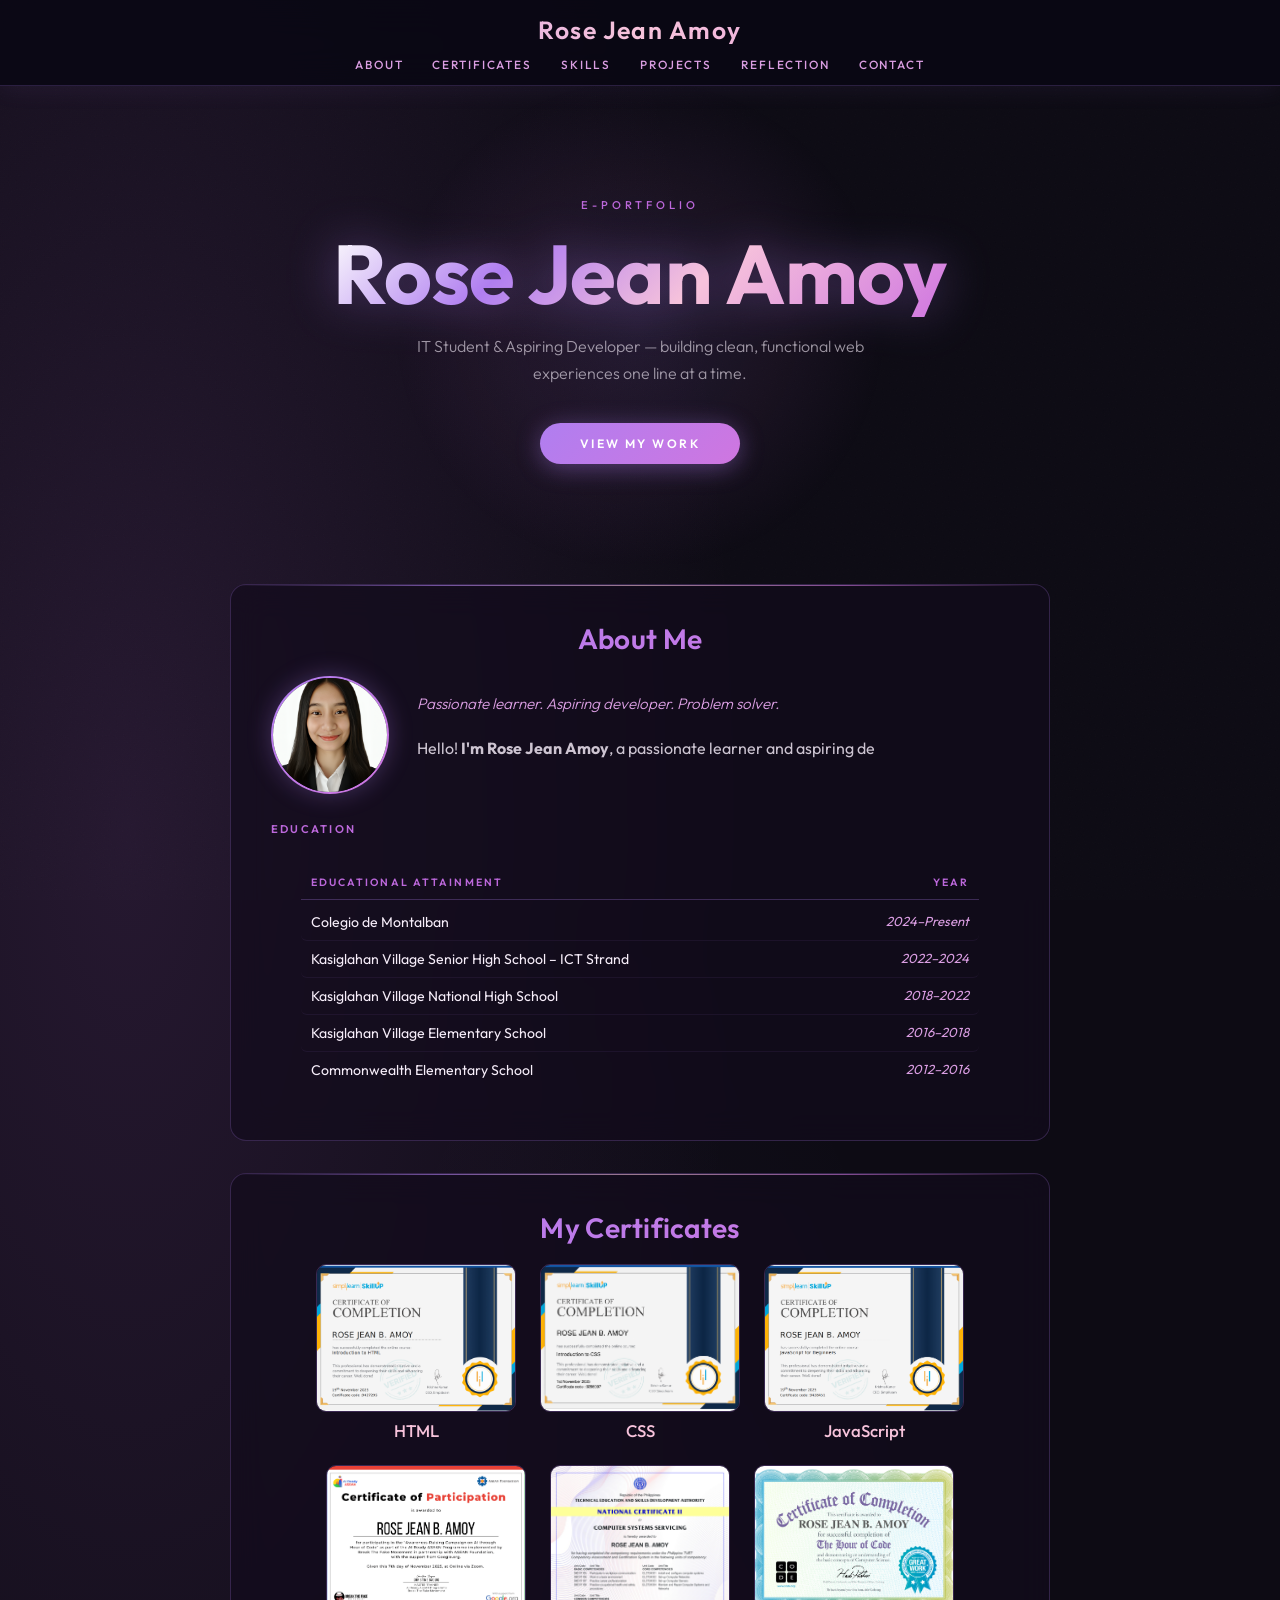
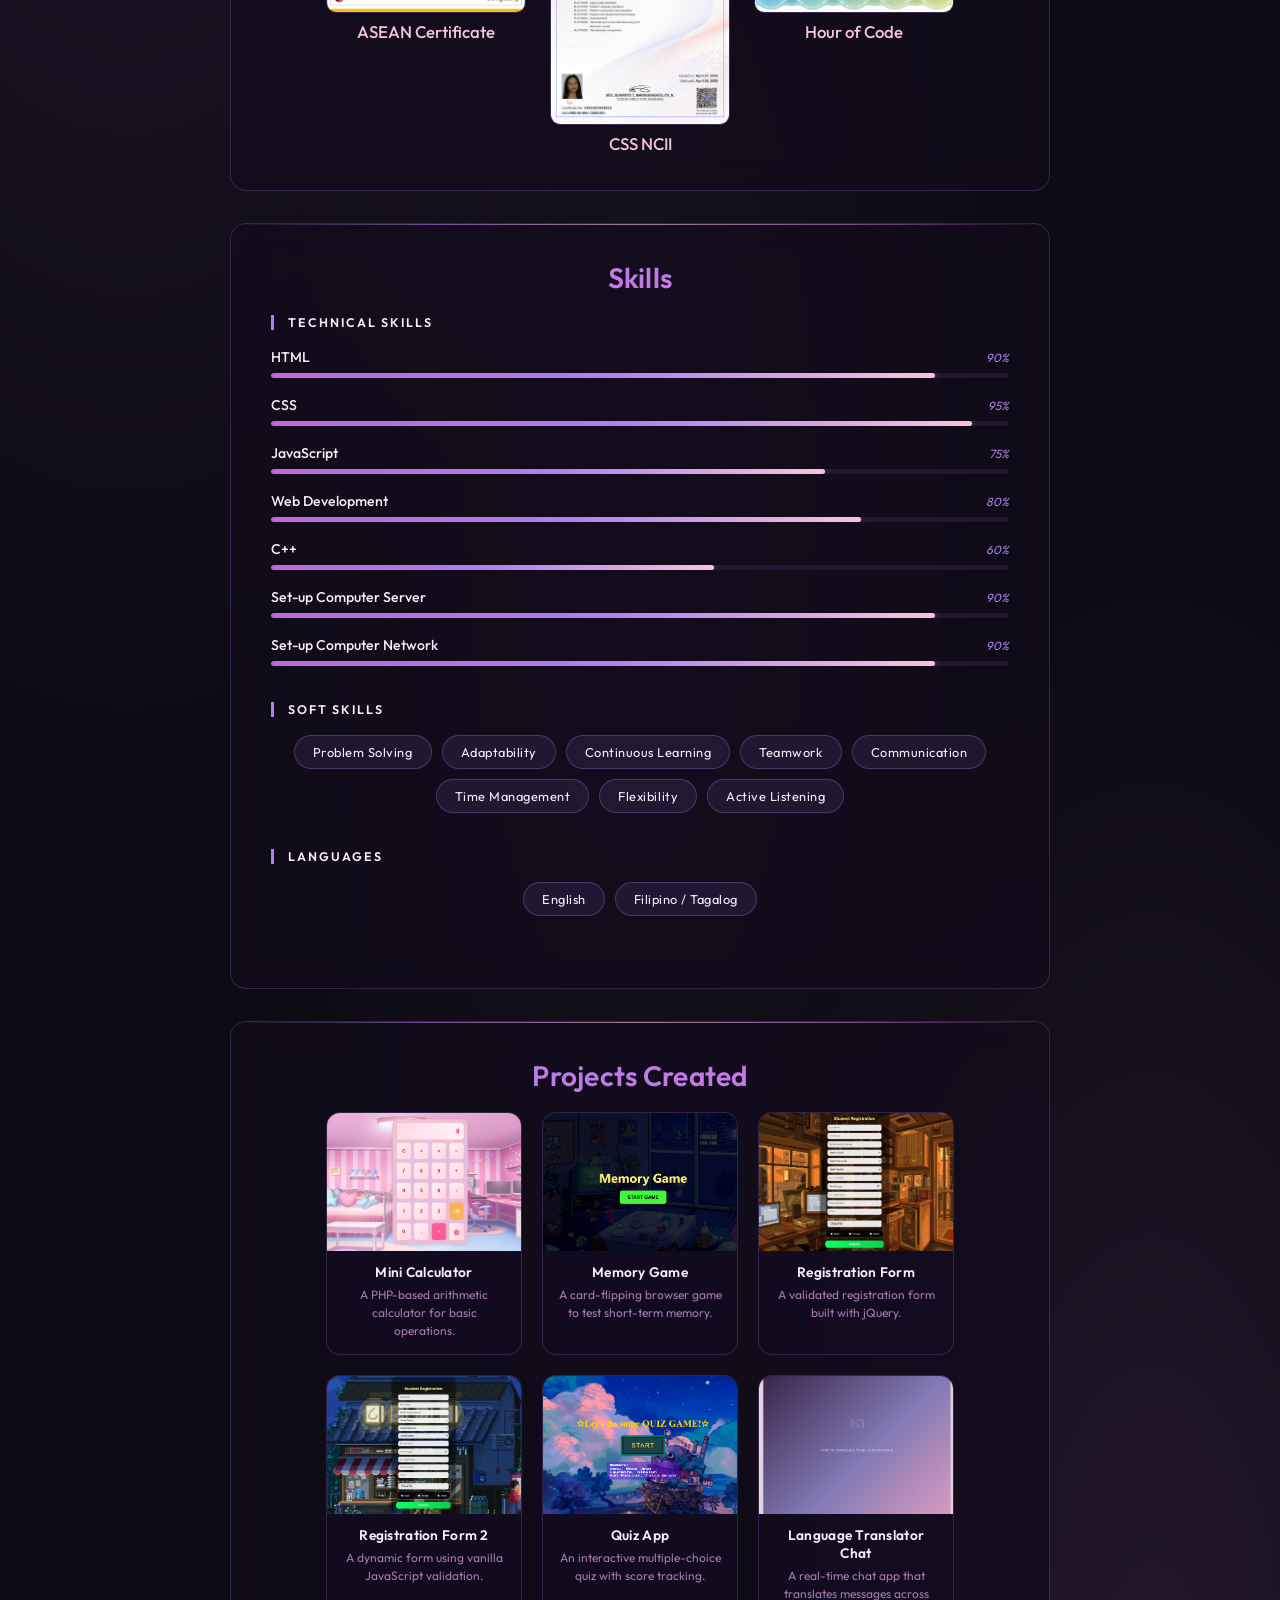
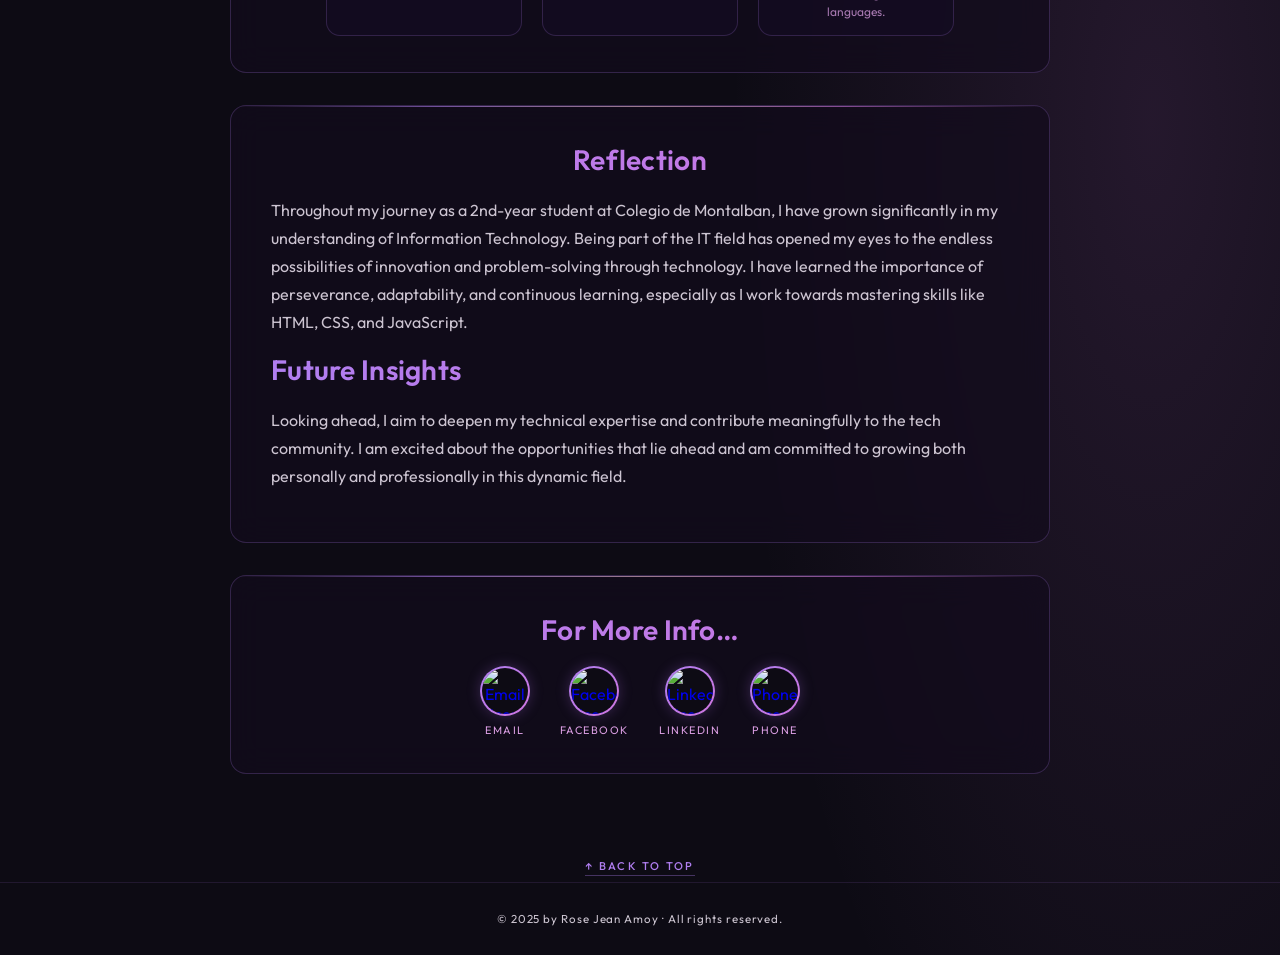
==== commit 33c1c949: "add section fade-in on scroll" ====
--- a/index.html
+++ b/index.html
@@ -15,24 +15,22 @@
     <style>
         /* ── Hologram 2 Palette ── */
         :root {
-            --h1: #DA9EE2;   /* soft violet */
-            --h2: #B07EF0;   /* bright lavender */
-            --h3: #FDFDFD;   /* near white */
-            --h4: #F7C3DB;   /* blush pink */
-            --h5: #BC68DB;   /* medium purple */
-            --h6: #EFB5E3;   /* pale lilac */
-            --h7: #F7EEFA;   /* lightest lavender */
-            --h8: #CF76E0;   /* vivid violet */
-
-            /* Semantic aliases */
-            --bg:         #0d0b14;
-            --surface:    rgba(18, 12, 28, 0.72);
-            --border:     rgba(176, 126, 240, 0.22);
-            --text:       #F7EEFA;
-            --text-dim:   rgba(247, 238, 250, 0.6);
-            --accent:     #B07EF0;
-            --accent2:    #F7C3DB;
-            --glow:       rgba(176, 126, 240, 0.35);
+            --h1: #DA9EE2;
+            --h2: #B07EF0;
+            --h3: #FDFDFD;
+            --h4: #F7C3DB;
+            --h5: #BC68DB;
+            --h6: #EFB5E3;
+            --h7: #F7EEFA;
+            --h8: #CF76E0;
+            --bg:       #0d0b14;
+            --surface:  rgba(18, 12, 28, 0.72);
+            --border:   rgba(176, 126, 240, 0.22);
+            --text:     #F7EEFA;
+            --text-dim: rgba(247, 238, 250, 0.6);
+            --accent:   #B07EF0;
+            --accent2:  #F7C3DB;
+            --glow:     rgba(176, 126, 240, 0.35);
         }
 
         html { scroll-behavior: smooth; }
@@ -52,25 +50,19 @@
             flex-direction: column;
         }
 
-        /* subtle noise texture overlay */
         body::before {
             content: '';
-            position: fixed;
-            inset: 0;
+            position: fixed; inset: 0;
             background-image: url("data:image/svg+xml,%3Csvg viewBox='0 0 200 200' xmlns='http://www.w3.org/2000/svg'%3E%3Cfilter id='n'%3E%3CfeTurbulence type='fractalNoise' baseFrequency='0.85' numOctaves='4' stitchTiles='stitch'/%3E%3C/filter%3E%3Crect width='100%25' height='100%25' filter='url(%23n)' opacity='0.04'/%3E%3C/svg%3E");
             background-size: 200px 200px;
-            pointer-events: none;
-            z-index: 0;
-            opacity: 0.5;
+            pointer-events: none; z-index: 0; opacity: 0.5;
         }
 
         header, main, footer, .back-to-top, #hero { position: relative; z-index: 1; }
 
         /* ── STICKY HEADER ── */
         header {
-            position: sticky;
-            top: 0;
-            z-index: 100;
+            position: sticky; top: 0; z-index: 100;
             padding: 14px 24px 12px;
             text-align: center;
             background: rgba(10, 7, 20, 0.88);
@@ -83,8 +75,7 @@
         h1 {
             margin: 0 0 8px;
             font-family: 'Outfit', sans-serif;
-            font-size: 1.55rem;
-            font-weight: 600;
+            font-size: 1.55rem; font-weight: 600;
             letter-spacing: 0.06em;
             background: linear-gradient(90deg, var(--h2), var(--h4), var(--h8));
             -webkit-background-clip: text;
@@ -93,32 +84,22 @@
         }
 
         nav ul {
-            list-style: none;
-            padding: 0; margin: 0;
-            display: flex;
-            justify-content: center;
-            gap: 1.8rem;
-            flex-wrap: wrap;
+            list-style: none; padding: 0; margin: 0;
+            display: flex; justify-content: center;
+            gap: 1.8rem; flex-wrap: wrap;
         }
 
         nav ul li a {
-            color: var(--h1);
-            text-decoration: none;
-            font-size: 0.74rem;
-            font-weight: 500;
-            letter-spacing: 0.16em;
-            text-transform: uppercase;
-            position: relative;
-            transition: color 0.3s;
-            padding-bottom: 3px;
+            color: var(--h1); text-decoration: none;
+            font-size: 0.74rem; font-weight: 500;
+            letter-spacing: 0.16em; text-transform: uppercase;
+            position: relative; transition: color 0.3s; padding-bottom: 3px;
         }
 
         nav ul li a::after {
             content: '';
-            position: absolute;
-            width: 0; height: 1px;
-            display: block;
-            bottom: 0; right: 0;
+            position: absolute; width: 0; height: 1px;
+            display: block; bottom: 0; right: 0;
             background: linear-gradient(90deg, var(--h2), var(--h8));
             transition: width 0.3s ease;
         }
@@ -131,46 +112,34 @@
 
         /* ── HERO ── */
         #hero {
-            display: flex;
-            flex-direction: column;
-            align-items: center;
-            justify-content: center;
+            display: flex; flex-direction: column;
+            align-items: center; justify-content: center;
             text-align: center;
             padding: 110px 24px 100px;
-            position: relative;
-            overflow: hidden;
-        }
-
-        /* holographic orb behind hero text */
+            position: relative; overflow: hidden;
+        }
+
         #hero::after {
             content: '';
-            position: absolute;
-            width: 500px; height: 500px;
+            position: absolute; width: 500px; height: 500px;
             border-radius: 50%;
             background: radial-gradient(circle, rgba(176,126,240,0.12) 0%, rgba(207,118,224,0.06) 40%, transparent 70%);
-            top: 50%; left: 50%;
-            transform: translate(-50%, -50%);
-            pointer-events: none;
-            z-index: 0;
+            top: 50%; left: 50%; transform: translate(-50%, -50%);
+            pointer-events: none; z-index: 0;
         }
 
         #hero > * { position: relative; z-index: 1; }
 
         .hero-tag {
-            font-size: 0.7rem;
-            letter-spacing: 0.35em;
-            text-transform: uppercase;
-            color: var(--h5);
-            margin: 0 0 14px;
-            font-weight: 500;
+            font-size: 0.7rem; letter-spacing: 0.35em;
+            text-transform: uppercase; color: var(--h5);
+            margin: 0 0 14px; font-weight: 500;
         }
 
         .hero-name {
             font-size: clamp(2.8rem, 7vw, 5.2rem);
-            font-weight: 700;
-            line-height: 1.05;
-            margin: 0 0 16px;
-            letter-spacing: -0.01em;
+            font-weight: 700; line-height: 1.05;
+            margin: 0 0 16px; letter-spacing: -0.01em;
             background: linear-gradient(135deg, var(--h3) 0%, var(--h2) 30%, var(--h4) 60%, var(--h8) 100%);
             -webkit-background-clip: text;
             -webkit-text-fill-color: transparent;
@@ -179,67 +148,47 @@
         }
 
         .hero-tagline {
-            font-size: 1rem;
-            font-weight: 300;
-            color: var(--text-dim);
-            margin: 0 0 36px;
-            max-width: 460px;
-            line-height: 1.7;
+            font-size: 1rem; font-weight: 300;
+            color: var(--text-dim); margin: 0 0 36px;
+            max-width: 460px; line-height: 1.7;
         }
 
         .hero-cta {
-            display: inline-block;
-            padding: 13px 40px;
+            display: inline-block; padding: 13px 40px;
             background: linear-gradient(135deg, var(--h2), var(--h8));
-            color: #fff;
-            text-decoration: none;
-            font-size: 0.76rem;
-            letter-spacing: 0.2em;
-            text-transform: uppercase;
-            font-weight: 600;
+            color: #fff; text-decoration: none;
+            font-size: 0.76rem; letter-spacing: 0.2em;
+            text-transform: uppercase; font-weight: 600;
             border-radius: 100px;
             transition: opacity 0.3s, box-shadow 0.3s, transform 0.3s;
             box-shadow: 0 4px 24px rgba(176, 126, 240, 0.4);
         }
 
         .hero-cta:hover {
-            opacity: 0.9;
-            transform: translateY(-2px);
+            opacity: 0.9; transform: translateY(-2px);
             box-shadow: 0 8px 32px rgba(176, 126, 240, 0.55);
         }
 
         /* ── MAIN ── */
         main {
-            flex: 1;
-            display: flex;
-            flex-direction: column;
-            align-items: center;
-            padding: 20px 20px 52px;
-            gap: 2rem;
+            flex: 1; display: flex; flex-direction: column;
+            align-items: center; padding: 20px 20px 52px; gap: 2rem;
         }
 
         /* ── CONTENT BOX ── */
         .content-box, .contentbox {
             background: var(--surface);
-            backdrop-filter: blur(16px);
-            -webkit-backdrop-filter: blur(16px);
+            backdrop-filter: blur(16px); -webkit-backdrop-filter: blur(16px);
             border: 1px solid var(--border);
-            padding: 36px 40px;
-            border-radius: 16px;
-            width: 100%;
-            max-width: 820px;
-            text-align: center;
+            padding: 36px 40px; border-radius: 16px;
+            width: 100%; max-width: 820px; text-align: center;
             transition: box-shadow 0.4s ease, border-color 0.4s ease, transform 0.3s ease;
-            position: relative;
-            overflow: hidden;
-        }
-
-        /* shimmering top edge */
+            position: relative; overflow: hidden;
+        }
+
         .content-box::before, .contentbox::before {
             content: '';
-            position: absolute;
-            top: 0; left: 0; right: 0;
-            height: 1px;
+            position: absolute; top: 0; left: 0; right: 0; height: 1px;
             background: linear-gradient(90deg, transparent, var(--h2), var(--h4), var(--h8), transparent);
             opacity: 0.6;
         }
@@ -252,48 +201,32 @@
 
         /* ── HEADINGS ── */
         h2 {
-            font-size: 1.75rem;
-            font-weight: 600;
-            letter-spacing: 0.01em;
-            margin-top: 0;
-            margin-bottom: 1.2rem;
+            font-size: 1.75rem; font-weight: 600;
+            letter-spacing: 0.01em; margin-top: 0; margin-bottom: 1.2rem;
             background: linear-gradient(90deg, var(--h2), var(--h8));
             -webkit-background-clip: text;
             -webkit-text-fill-color: transparent;
             background-clip: text;
         }
 
-        h3 {
-            font-size: 1.05rem;
-            font-weight: 500;
-            color: var(--h4);
-            margin: 0.5rem 0 0;
-        }
+        h3 { font-size: 1.05rem; font-weight: 500; color: var(--h4); margin: 0.5rem 0 0; }
 
         h4 {
-            font-size: 0.7rem;
-            font-weight: 600;
-            letter-spacing: 0.2em;
-            text-transform: uppercase;
-            color: var(--h5);
-            margin-top: 1.8rem;
-            text-align: left;
+            font-size: 0.7rem; font-weight: 600;
+            letter-spacing: 0.2em; text-transform: uppercase;
+            color: var(--h5); margin-top: 1.8rem; text-align: left;
         }
 
         p { line-height: 1.75; color: rgba(247, 238, 250, 0.82); }
 
         /* ── ABOUT ── */
         .about-intro {
-            display: flex;
-            align-items: center;
-            gap: 28px;
-            text-align: left;
-            margin-bottom: 6px;
+            display: flex; align-items: center;
+            gap: 28px; text-align: left; margin-bottom: 6px;
         }
 
         .about-photo {
-            flex-shrink: 0;
-            width: 118px; height: 118px;
+            flex-shrink: 0; width: 118px; height: 118px;
             border-radius: 50%;
             border: 2px solid transparent;
             background: linear-gradient(#0d0b14, #0d0b14) padding-box,
@@ -305,11 +238,8 @@
         .about-text { flex: 1; }
 
         .about-headline {
-            font-size: 0.95rem;
-            font-style: italic;
-            color: var(--h1);
-            margin: 0 0 8px;
-            font-weight: 300;
+            font-size: 0.95rem; font-style: italic;
+            color: var(--h1); margin: 0 0 8px; font-weight: 300;
         }
 
         @media (max-width: 560px) {
@@ -318,20 +248,12 @@
         }
 
         /* ── EDUCATION TABLE ── */
-        .education-container {
-            padding: 16px 0;
-            max-width: 92%;
-            margin: 0 auto;
-        }
+        .education-container { padding: 16px 0; max-width: 92%; margin: 0 auto; }
 
         .education-header {
-            display: flex;
-            font-size: 0.66rem;
-            font-weight: 600;
-            letter-spacing: 0.2em;
-            text-transform: uppercase;
-            color: var(--h5);
-            padding: 8px 10px 10px;
+            display: flex; font-size: 0.66rem; font-weight: 600;
+            letter-spacing: 0.2em; text-transform: uppercase;
+            color: var(--h5); padding: 8px 10px 10px;
             border-bottom: 1px solid rgba(176, 126, 240, 0.28);
             margin-bottom: 4px;
         }
@@ -340,11 +262,9 @@
         .education-header > div:last-child  { flex: 1; text-align: right; }
 
         .education-item {
-            display: flex;
-            padding: 9px 10px;
+            display: flex; padding: 9px 10px;
             border-bottom: 1px solid rgba(176, 126, 240, 0.07);
-            transition: background 0.25s;
-            border-radius: 6px;
+            transition: background 0.25s; border-radius: 6px;
         }
 
         .education-item:hover { background: rgba(176, 126, 240, 0.07); }
@@ -355,18 +275,12 @@
 
         /* ── CERTIFICATES ── */
         .certificate-list {
-            display: flex;
-            flex-wrap: wrap;
-            justify-content: center;
-            gap: 24px;
-            max-width: 800px;
-            margin: 0 auto;
-        }
-
-        .certificate-container {
-            text-align: center;
-            transition: transform 0.4s ease, filter 0.4s ease;
-        }
+            display: flex; flex-wrap: wrap;
+            justify-content: center; gap: 24px;
+            max-width: 800px; margin: 0 auto;
+        }
+
+        .certificate-container { text-align: center; transition: transform 0.4s ease, filter 0.4s ease; }
 
         .certificate-container:hover {
             transform: scale(1.07) translateY(-4px);
@@ -374,18 +288,12 @@
         }
 
         .certificate-container img {
-            width: 200px; height: 148px;
-            object-fit: cover;
-            border-radius: 10px;
-            border: 1px solid rgba(176, 126, 240, 0.25);
-            display: block;
-            margin-bottom: 6px;
-        }
-
-        .certificate-nc2 {
-            text-align: center;
-            transition: transform 0.4s ease, filter 0.4s ease;
-        }
+            width: 200px; height: 148px; object-fit: cover;
+            border-radius: 10px; border: 1px solid rgba(176, 126, 240, 0.25);
+            display: block; margin-bottom: 6px;
+        }
+
+        .certificate-nc2 { text-align: center; transition: transform 0.4s ease, filter 0.4s ease; }
 
         .certificate-nc2:hover {
             transform: scale(1.05) translateY(-4px);
@@ -393,12 +301,9 @@
         }
 
         .certificate-nc2 img {
-            width: 180px; height: 260px;
-            object-fit: cover;
-            border-radius: 10px;
-            border: 1px solid rgba(176, 126, 240, 0.25);
-            display: block;
-            margin-bottom: 6px;
+            width: 180px; height: 260px; object-fit: cover;
+            border-radius: 10px; border: 1px solid rgba(176, 126, 240, 0.25);
+            display: block; margin-bottom: 6px;
         }
 
         .certificate-list a { text-decoration: none; color: inherit; }
@@ -407,67 +312,47 @@
         .skills-category { margin-bottom: 36px; }
 
         .skills-category h3 {
-            font-size: 0.78rem;
-            font-weight: 600;
+            font-size: 0.78rem; font-weight: 600;
             font-family: 'Outfit', sans-serif;
-            letter-spacing: 0.16em;
-            text-transform: uppercase;
-            color: var(--h7);
-            margin-bottom: 18px;
-            border-left: 3px solid var(--h2);
-            padding-left: 14px;
-            text-align: left;
-            /* override gradient on h2 */
-            background: none;
+            letter-spacing: 0.16em; text-transform: uppercase;
+            color: var(--h7); margin-bottom: 18px;
+            border-left: 3px solid var(--h2); padding-left: 14px;
+            text-align: left; background: none;
             -webkit-text-fill-color: var(--h7);
         }
 
         .skills-container { display: flex; flex-direction: column; gap: 18px; }
-
         .skill-item { width: 100%; }
 
         .skill-name-row {
-            display: flex;
-            justify-content: space-between;
-            align-items: baseline;
-            margin-bottom: 7px;
+            display: flex; justify-content: space-between;
+            align-items: baseline; margin-bottom: 7px;
         }
 
         .skill-name { font-size: 0.88rem; font-weight: 500; color: var(--h7); }
-
         .skill-pct { font-size: 0.74rem; color: var(--h2); font-style: italic; }
 
         .skill-bar {
             width: 100%; height: 5px;
             background: rgba(176, 126, 240, 0.1);
-            border-radius: 10px;
-            overflow: hidden;
+            border-radius: 10px; overflow: hidden;
         }
 
         .skill-progress {
-            height: 100%;
-            width: 0;
+            height: 100%; width: 0;
             background: linear-gradient(90deg, var(--h5), var(--h2), var(--h4));
             border-radius: 10px;
             transition: width 1.3s cubic-bezier(.4,0,.2,1);
             box-shadow: 0 0 8px rgba(176, 126, 240, 0.5);
         }
 
-        .soft-skills-container {
-            display: flex;
-            flex-wrap: wrap;
-            gap: 10px;
-            justify-content: center;
-        }
+        .soft-skills-container { display: flex; flex-wrap: wrap; gap: 10px; justify-content: center; }
 
         .soft-skill-badge {
             background: rgba(176, 126, 240, 0.1);
             border: 1px solid rgba(176, 126, 240, 0.3);
-            color: var(--h7);
-            padding: 8px 18px;
-            border-radius: 100px;
-            font-size: 0.8rem;
-            font-weight: 400;
+            color: var(--h7); padding: 8px 18px;
+            border-radius: 100px; font-size: 0.8rem; font-weight: 400;
             letter-spacing: 0.04em;
             transition: background 0.3s, border-color 0.3s, transform 0.3s, box-shadow 0.3s;
             cursor: default;
@@ -475,26 +360,20 @@
 
         .soft-skill-badge:hover {
             background: rgba(176, 126, 240, 0.22);
-            border-color: var(--h2);
-            transform: translateY(-3px);
+            border-color: var(--h2); transform: translateY(-3px);
             box-shadow: 0 4px 16px rgba(176, 126, 240, 0.25);
         }
 
         /* ── PROJECTS ── */
         .project-container {
-            display: flex;
-            flex-wrap: wrap;
-            justify-content: center;
-            gap: 20px;
-            max-width: 800px;
+            display: flex; flex-wrap: wrap;
+            justify-content: center; gap: 20px; max-width: 800px;
         }
 
         .project-item {
             border: 1px solid rgba(176, 126, 240, 0.2);
             background: rgba(20, 12, 36, 0.6);
-            border-radius: 14px;
-            overflow: hidden;
-            width: 196px;
+            border-radius: 14px; overflow: hidden; width: 196px;
             transition: transform 0.4s ease, box-shadow 0.4s ease, border-color 0.4s;
         }
 
@@ -506,32 +385,21 @@
 
         .project-item a { text-decoration: none; display: block; }
 
-        .project-item img {
-            width: 100%; height: 138px;
-            object-fit: cover;
-            display: block;
-        }
+        .project-item img { width: 100%; height: 138px; object-fit: cover; display: block; }
 
         .project-info { padding: 12px 14px 14px; }
 
         .project-item h3 {
-            color: var(--h7);
-            text-align: center;
-            font-size: 0.86rem;
-            font-family: 'Outfit', sans-serif;
-            font-weight: 600;
-            letter-spacing: 0.02em;
-            margin: 0 0 5px;
-            background: none;
+            color: var(--h7); text-align: center;
+            font-size: 0.86rem; font-family: 'Outfit', sans-serif;
+            font-weight: 600; letter-spacing: 0.02em;
+            margin: 0 0 5px; background: none;
             -webkit-text-fill-color: var(--h7);
         }
 
         .project-desc {
-            font-size: 0.75rem;
-            color: rgba(218, 158, 226, 0.75);
-            text-align: center;
-            margin: 0;
-            line-height: 1.5;
+            font-size: 0.75rem; color: rgba(218, 158, 226, 0.75);
+            text-align: center; margin: 0; line-height: 1.5;
         }
 
         /* ── REFLECTION ── */
@@ -539,80 +407,67 @@
 
         /* ── CONTACT ── */
         .contact-container {
-            display: flex;
-            flex-wrap: wrap;
-            justify-content: center;
-            gap: 30px;
-            max-width: 800px;
-            margin: 0 auto;
+            display: flex; flex-wrap: wrap;
+            justify-content: center; gap: 30px;
+            max-width: 800px; margin: 0 auto;
         }
 
         .contact-item {
-            display: flex;
-            flex-direction: column;
-            align-items: center;
-            gap: 8px;
-            transition: transform 0.3s;
+            display: flex; flex-direction: column;
+            align-items: center; gap: 8px; transition: transform 0.3s;
         }
 
         .contact-item:hover { transform: scale(1.14) translateY(-3px); }
 
         .contact-item a {
-            text-decoration: none;
-            display: flex;
-            flex-direction: column;
-            align-items: center;
-            gap: 7px;
+            text-decoration: none; display: flex;
+            flex-direction: column; align-items: center; gap: 7px;
         }
 
         .contact-item img {
-            width: 50px; height: 50px;
-            border-radius: 50%;
+            width: 50px; height: 50px; border-radius: 50%;
             border: 2px solid transparent;
             background: linear-gradient(var(--bg), var(--bg)) padding-box,
                         linear-gradient(135deg, var(--h2), var(--h8)) border-box;
-            object-fit: cover;
-            display: block;
+            object-fit: cover; display: block;
             box-shadow: 0 0 14px rgba(176, 126, 240, 0.25);
         }
 
         .contact-label {
-            font-size: 0.68rem;
-            letter-spacing: 0.14em;
-            text-transform: uppercase;
-            color: var(--h1);
+            font-size: 0.68rem; letter-spacing: 0.14em;
+            text-transform: uppercase; color: var(--h1);
         }
 
         /* ── BACK TO TOP ── */
-        .back-to-top {
-            text-align: center;
-            margin: 28px 0 8px;
-        }
+        .back-to-top { text-align: center; margin: 28px 0 8px; }
 
         .back-to-top a {
-            font-size: 0.7rem;
-            letter-spacing: 0.2em;
-            text-transform: uppercase;
-            text-decoration: none;
-            color: var(--h2);
-            font-weight: 500;
+            font-size: 0.7rem; letter-spacing: 0.2em;
+            text-transform: uppercase; text-decoration: none;
+            color: var(--h2); font-weight: 500;
             border-bottom: 1px solid rgba(176, 126, 240, 0.35);
-            padding-bottom: 2px;
-            transition: color 0.3s, border-color 0.3s;
+            padding-bottom: 2px; transition: color 0.3s, border-color 0.3s;
         }
 
         .back-to-top a:hover { color: var(--h7); border-color: var(--h7); }
 
         /* ── FOOTER ── */
         footer {
-            text-align: center;
-            padding: 14px 20px;
-            font-size: 0.72rem;
-            letter-spacing: 0.08em;
+            text-align: center; padding: 14px 20px;
+            font-size: 0.72rem; letter-spacing: 0.08em;
             color: rgba(176, 126, 240, 0.45);
             border-top: 1px solid rgba(176, 126, 240, 0.12);
             position: relative; z-index: 1;
         }
+
+        /* ── FADE-IN ON SCROLL ── */
+        .fade-in {
+            opacity: 0;
+            transform: translateY(28px);
+            transition: opacity 0.7s ease, transform 0.7s ease;
+        }
+
+        .fade-in.visible { opacity: 1; transform: translateY(0); }
 
         /* ── RESPONSIVE ── */
         @media (max-width: 600px) {
@@ -626,6 +481,9 @@
     </style>
 </head>
 <body id="top">
+
+    <!-- ── CURSOR GLOW ── -->
+    <div id="cursor-glow"></div>
 
     <!-- ── STICKY HEADER ── -->
     <header>
@@ -653,7 +511,7 @@
     <main>
 
         <!-- ── ABOUT ── -->
-        <section id="about" class="content-box">
+        <section id="about" class="content-box fade-in" data-delay="0">
             <h2>About Me</h2>
             <div class="about-intro">
                 <img src="rose.png" alt="Portrait of Rose Jean Amoy" class="about-photo">
@@ -692,7 +550,7 @@
         </section>
 
         <!-- ── CERTIFICATES ── -->
-        <section id="certificates" class="content-box">
+        <section id="certificates" class="content-box fade-in" data-delay="80">
             <h2>My Certificates</h2>
             <div class="certificate-list">
                 <a href="html.png" target="_blank" rel="noopener noreferrer">
@@ -735,7 +593,7 @@
         </section>
 
         <!-- ── SKILLS ── -->
-        <section id="skills" class="content-box">
+        <section id="skills" class="content-box fade-in" data-delay="80">
             <h2>Skills</h2>
 
             <div class="skills-category">
@@ -748,17 +606,17 @@
                         </div>
                         <div class="skill-bar"><div class="skill-progress"></div></div>
                     </div>
-                    <div class="skill-item" data-width="85">
+                    <div class="skill-item" data-width="95">
                         <div class="skill-name-row">
                             <span class="skill-name">CSS</span>
-                            <span class="skill-pct">85%</span>
+                            <span class="skill-pct">95%</span>
                         </div>
                         <div class="skill-bar"><div class="skill-progress"></div></div>
                     </div>
-                    <div class="skill-item" data-width="70">
+                    <div class="skill-item" data-width="75">
                         <div class="skill-name-row">
                             <span class="skill-name">JavaScript</span>
-                            <span class="skill-pct">70%</span>
+                            <span class="skill-pct">75%</span>
                         </div>
                         <div class="skill-bar"><div class="skill-progress"></div></div>
                     </div>
@@ -817,11 +675,11 @@
         </section>
 
         <!-- ── PROJECTS ── -->
-        <section id="projects" class="content-box">
+        <section id="projects" class="content-box fade-in" data-delay="80">
             <h2>Projects Created</h2>
             <div class="project-container">
                 <div class="project-item">
-                    <a href="https://phpcalcu.infinityfreeapp.com/?i=1" target="_blank" rel="noopener noreferrer">
+                    <a href="https://minicalcu.lovable.app/" target="_blank" rel="noopener noreferrer">
                         <img src="calcu.png" alt="Screenshot of Mini Calculator project">
                         <div class="project-info">
                             <h3>Mini Calculator</h3>
@@ -865,7 +723,7 @@
                         </div>
                     </a>
                 </div>
-                 <div class="project-item">
+                <div class="project-item">
                     <a href="https://skyliedark.github.io/Language-Translator-Chat/" target="_blank" rel="noopener noreferrer">
                         <img src="translator.png" alt="Screenshot of Language Translator Chat project">
                         <div class="project-info">
@@ -878,7 +736,7 @@
         </section>
 
         <!-- ── REFLECTION ── -->
-        <section id="reflection" class="content-box">
+        <section id="reflection" class="content-box fade-in" data-delay="80">
             <h2>Reflection</h2>
             <div class="reflection-container">
                 <p>Throughout my journey as a 2nd-year student at Colegio de Montalban, I have grown significantly in my understanding of Information Technology.
@@ -890,7 +748,7 @@
         </section>
 
         <!-- ── CONTACT ── -->
-        <section id="contact" class="content-box">
+        <section id="contact" class="content-box fade-in" data-delay="80">
             <h2>For More Info…</h2>
             <div class="contact-container">
                 <div class="contact-item">
@@ -994,9 +852,20 @@
                 }
             });
         }, { rootMargin: '-40% 0px -55% 0px' });
-
         sections.forEach(s => navObserver.observe(s));
+
+        /* ── SECTION FADE-IN ON SCROLL ── */
+        const fadeObserver = new IntersectionObserver((entries) => {
+            entries.forEach(entry => {
+                if (entry.isIntersecting) {
+                    setTimeout(() => entry.target.classList.add('visible'),
+                        parseInt(entry.target.dataset.delay) || 0);
+                    fadeObserver.unobserve(entry.target);
+                }
+            });
+        }, { threshold: 0.1 });
+
+        document.querySelectorAll('.fade-in').forEach(el => fadeObserver.observe(el));
     </script>
-
 </body>
 </html>
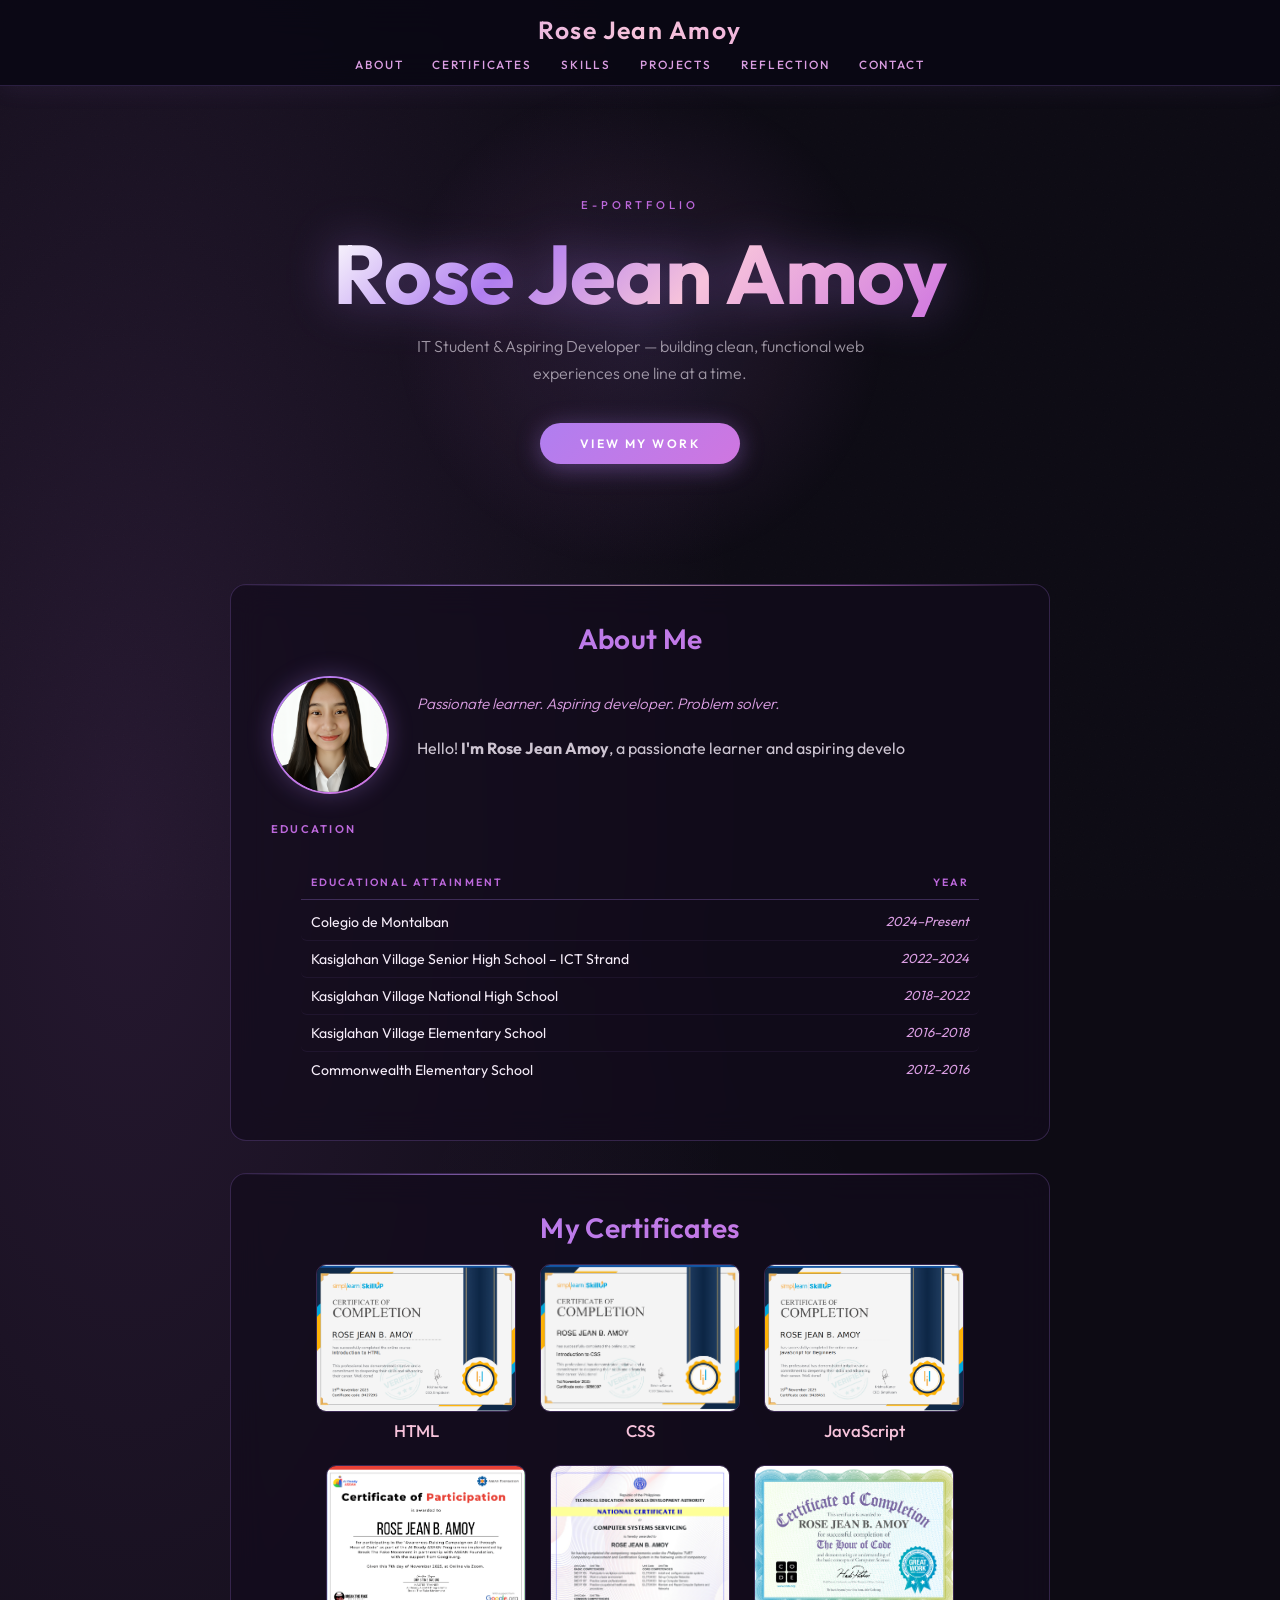
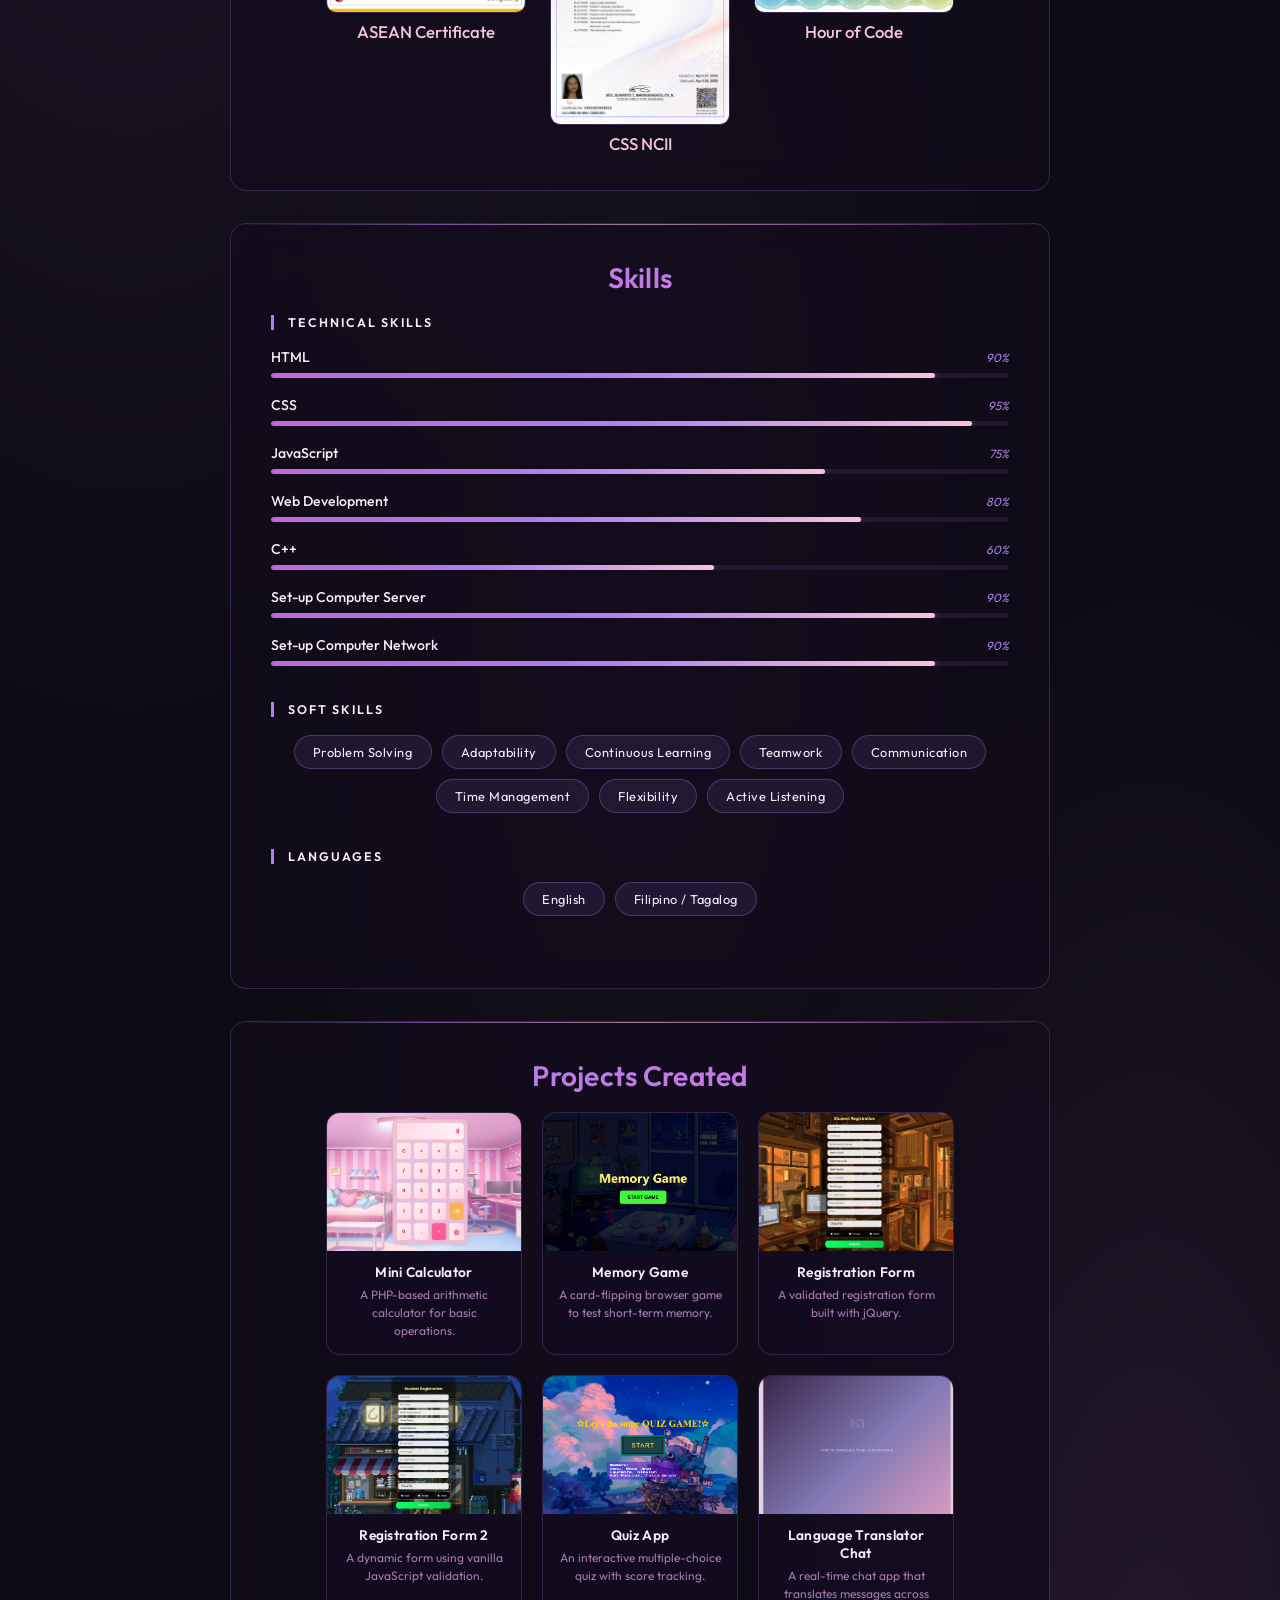
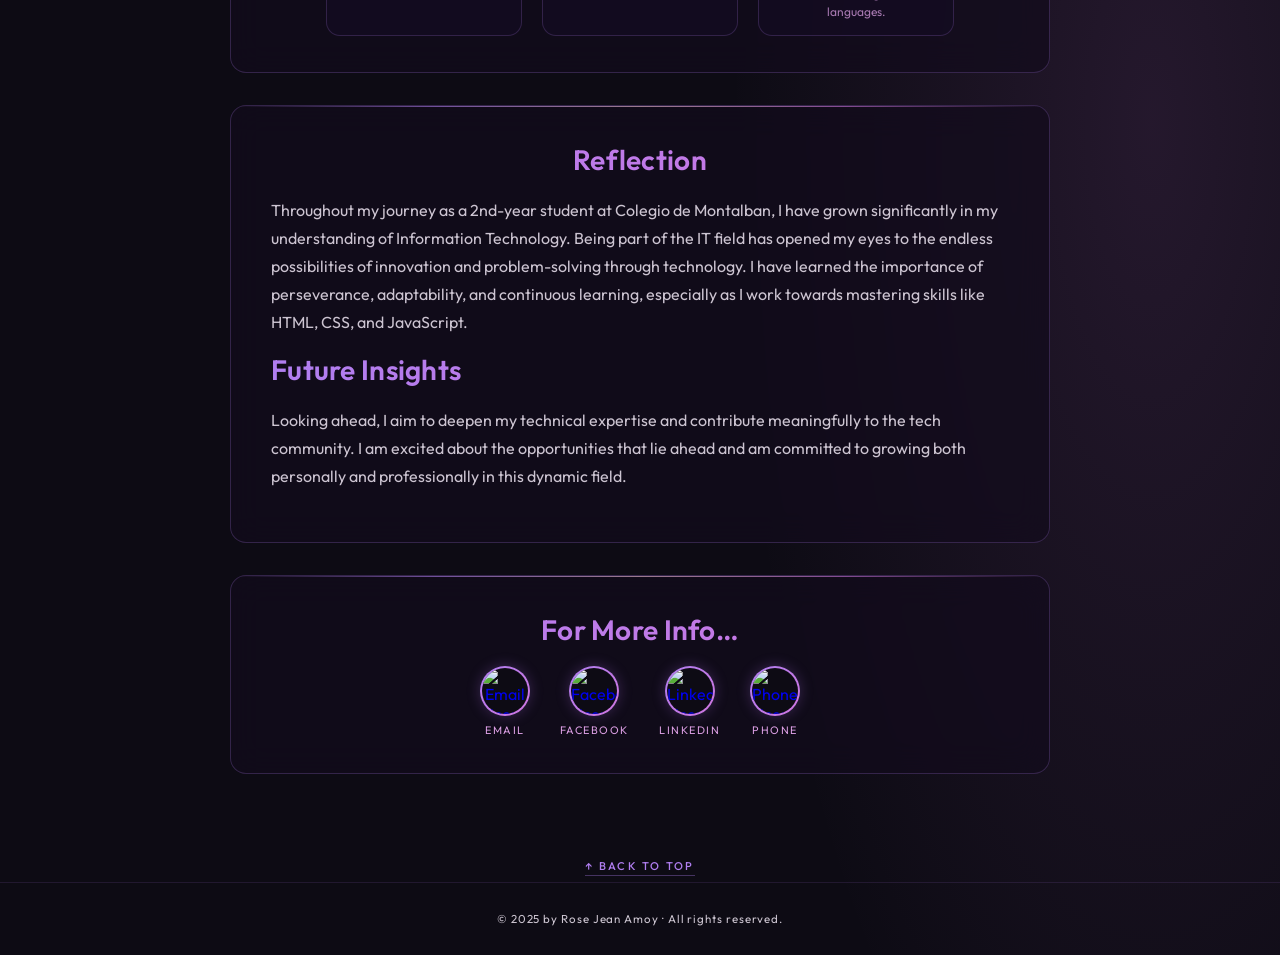
==== commit b6f1eba3: "changed" ====
--- a/index.html
+++ b/index.html
@@ -505,7 +505,7 @@
         <p class="hero-tag">E-Portfolio</p>
         <h2 class="hero-name">Rose Jean Amoy</h2>
         <p class="hero-tagline">IT Student &amp; Aspiring Developer — building clean, functional web experiences one line at a time.</p>
-        <a href="#about" class="hero-cta">View My Work</a>
+        <a href="#projects" class="hero-cta">View My Work</a>
     </section>
 
     <main>
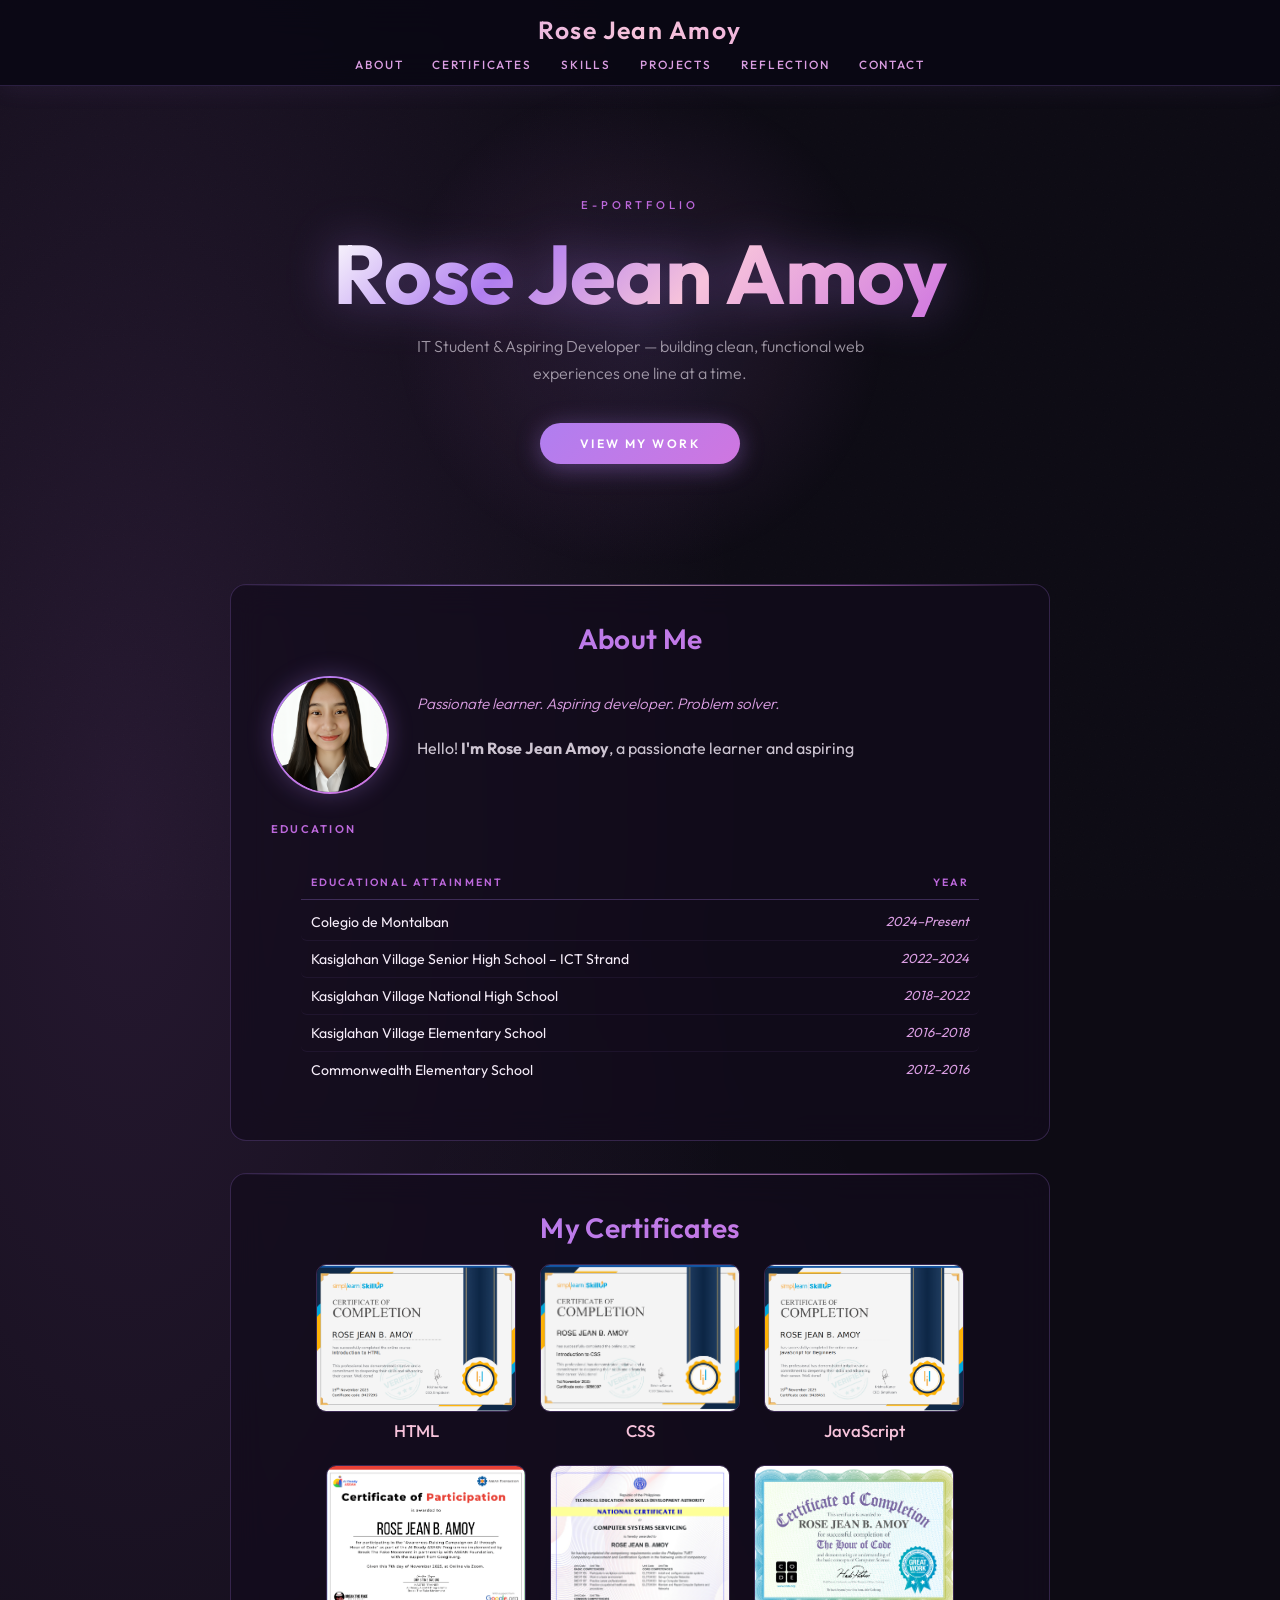
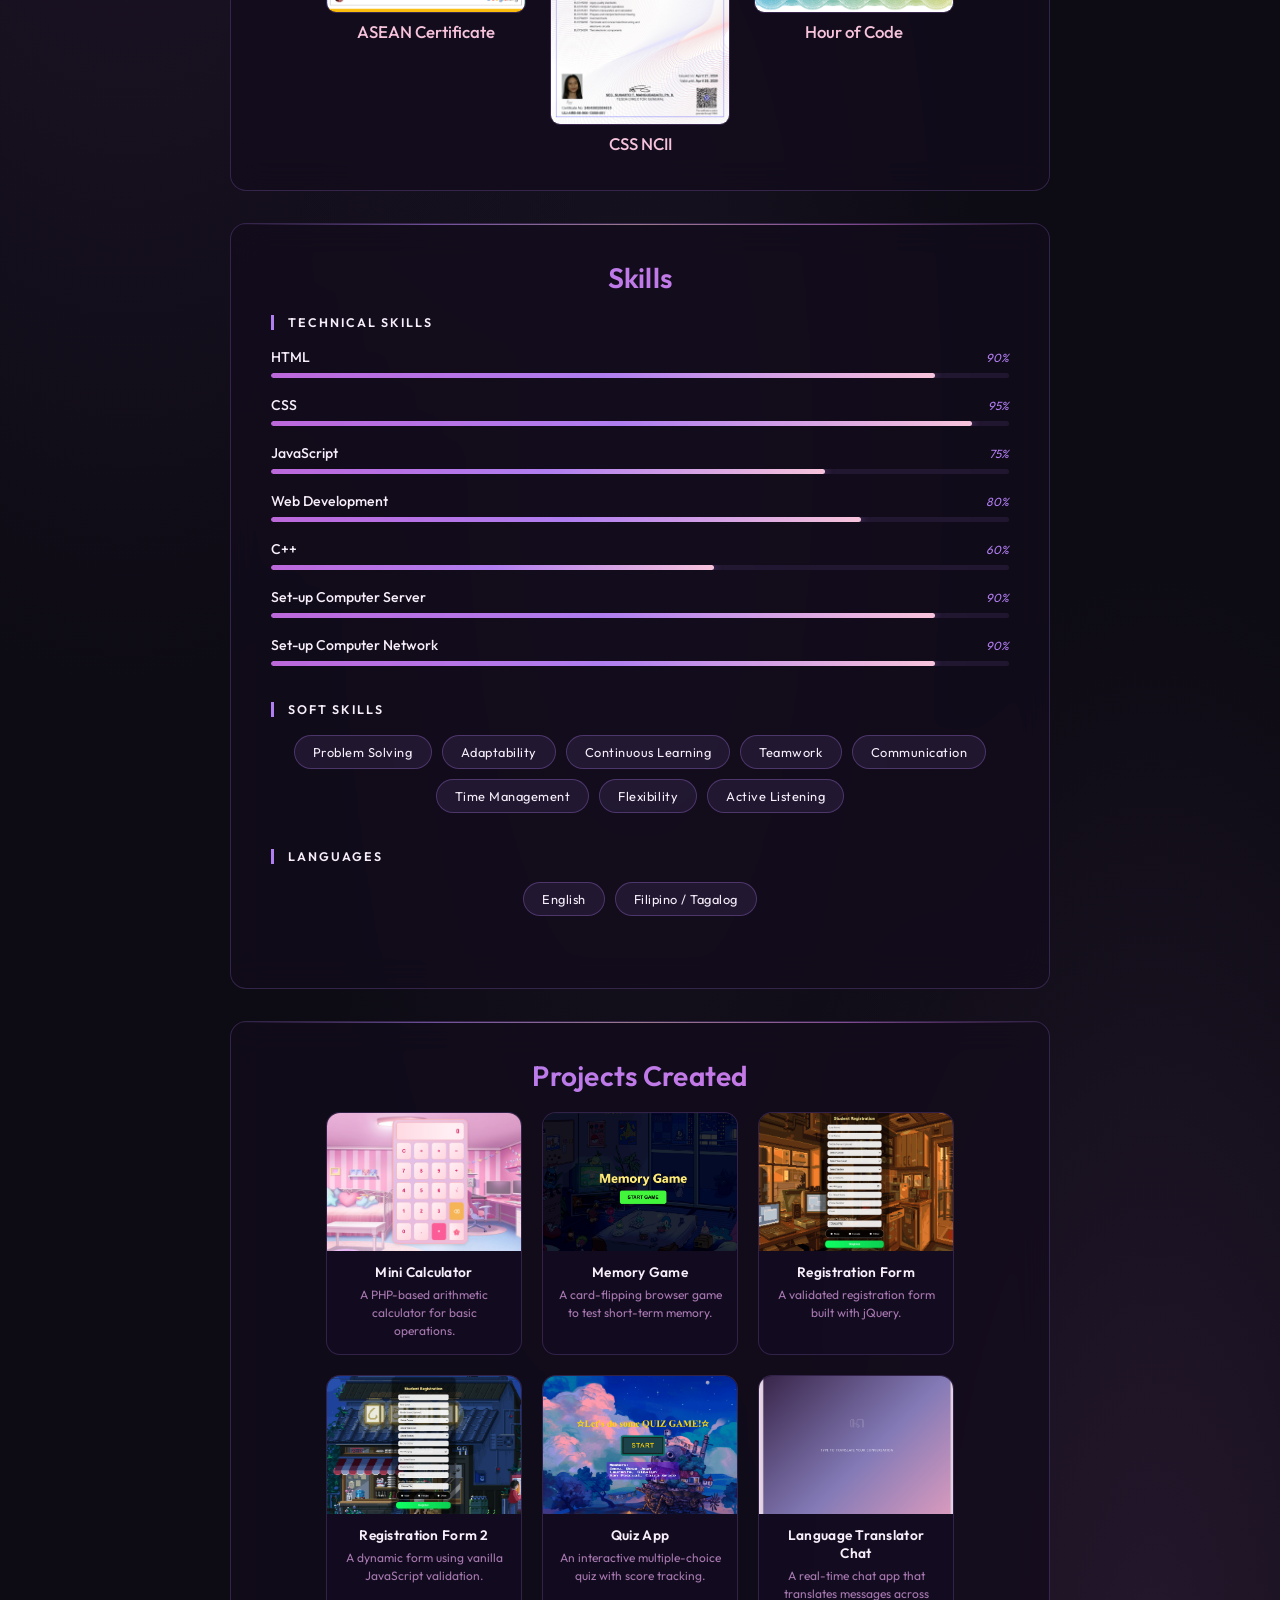
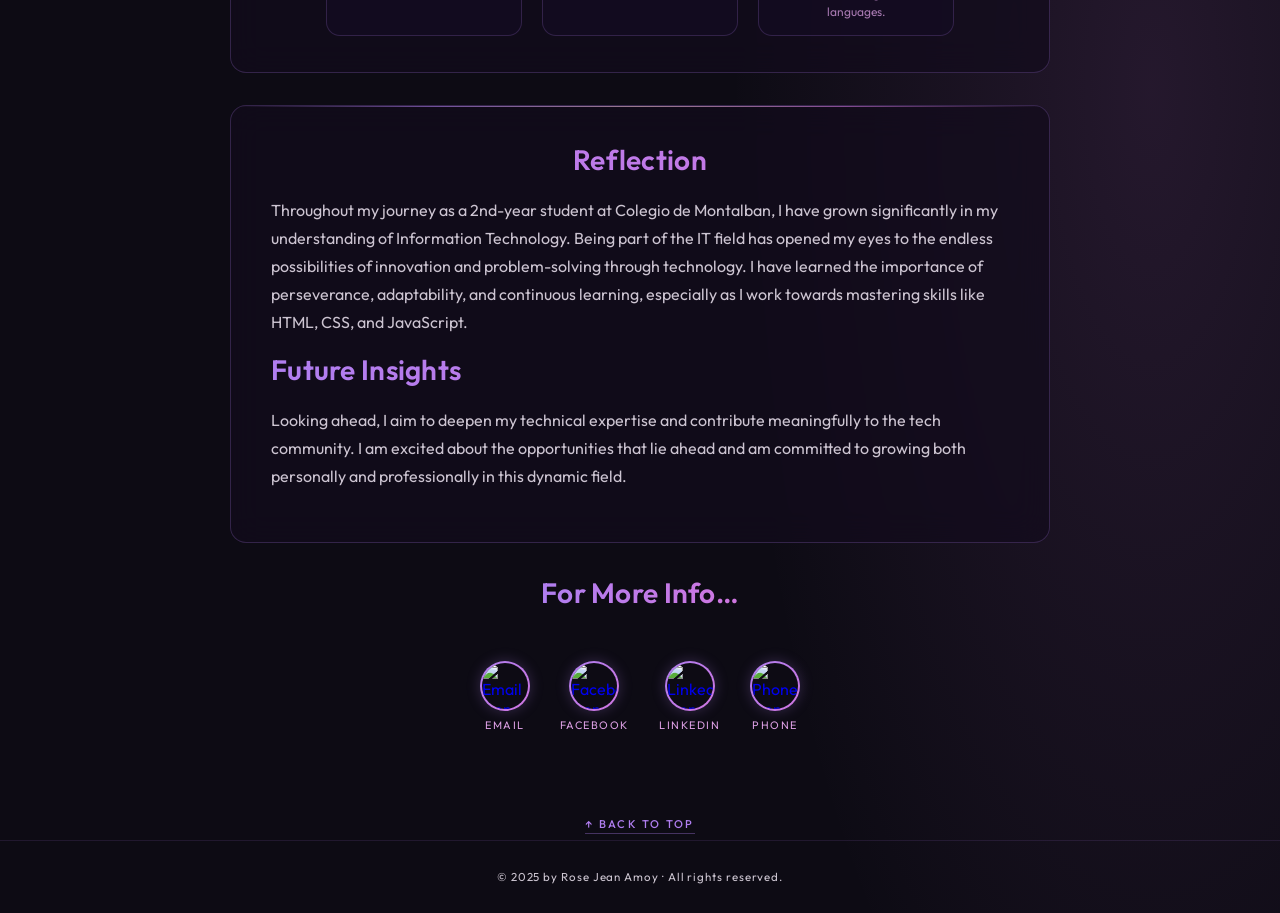
==== commit c687261e: "removed the contact section tags" ====
--- a/index.html
+++ b/index.html
@@ -748,7 +748,7 @@
         </section>
 
         <!-- ── CONTACT ── -->
-        <section id="contact" class="content-box fade-in" data-delay="80">
+        <!--<section id="contact" class="content-box fade-in" data-delay="80">-->
             <h2>For More Info…</h2>
             <div class="contact-container">
                 <div class="contact-item">
@@ -776,7 +776,7 @@
                     </a>
                 </div>
             </div>
-        </section>
+        <!--</section>-->
 
     </main>
 
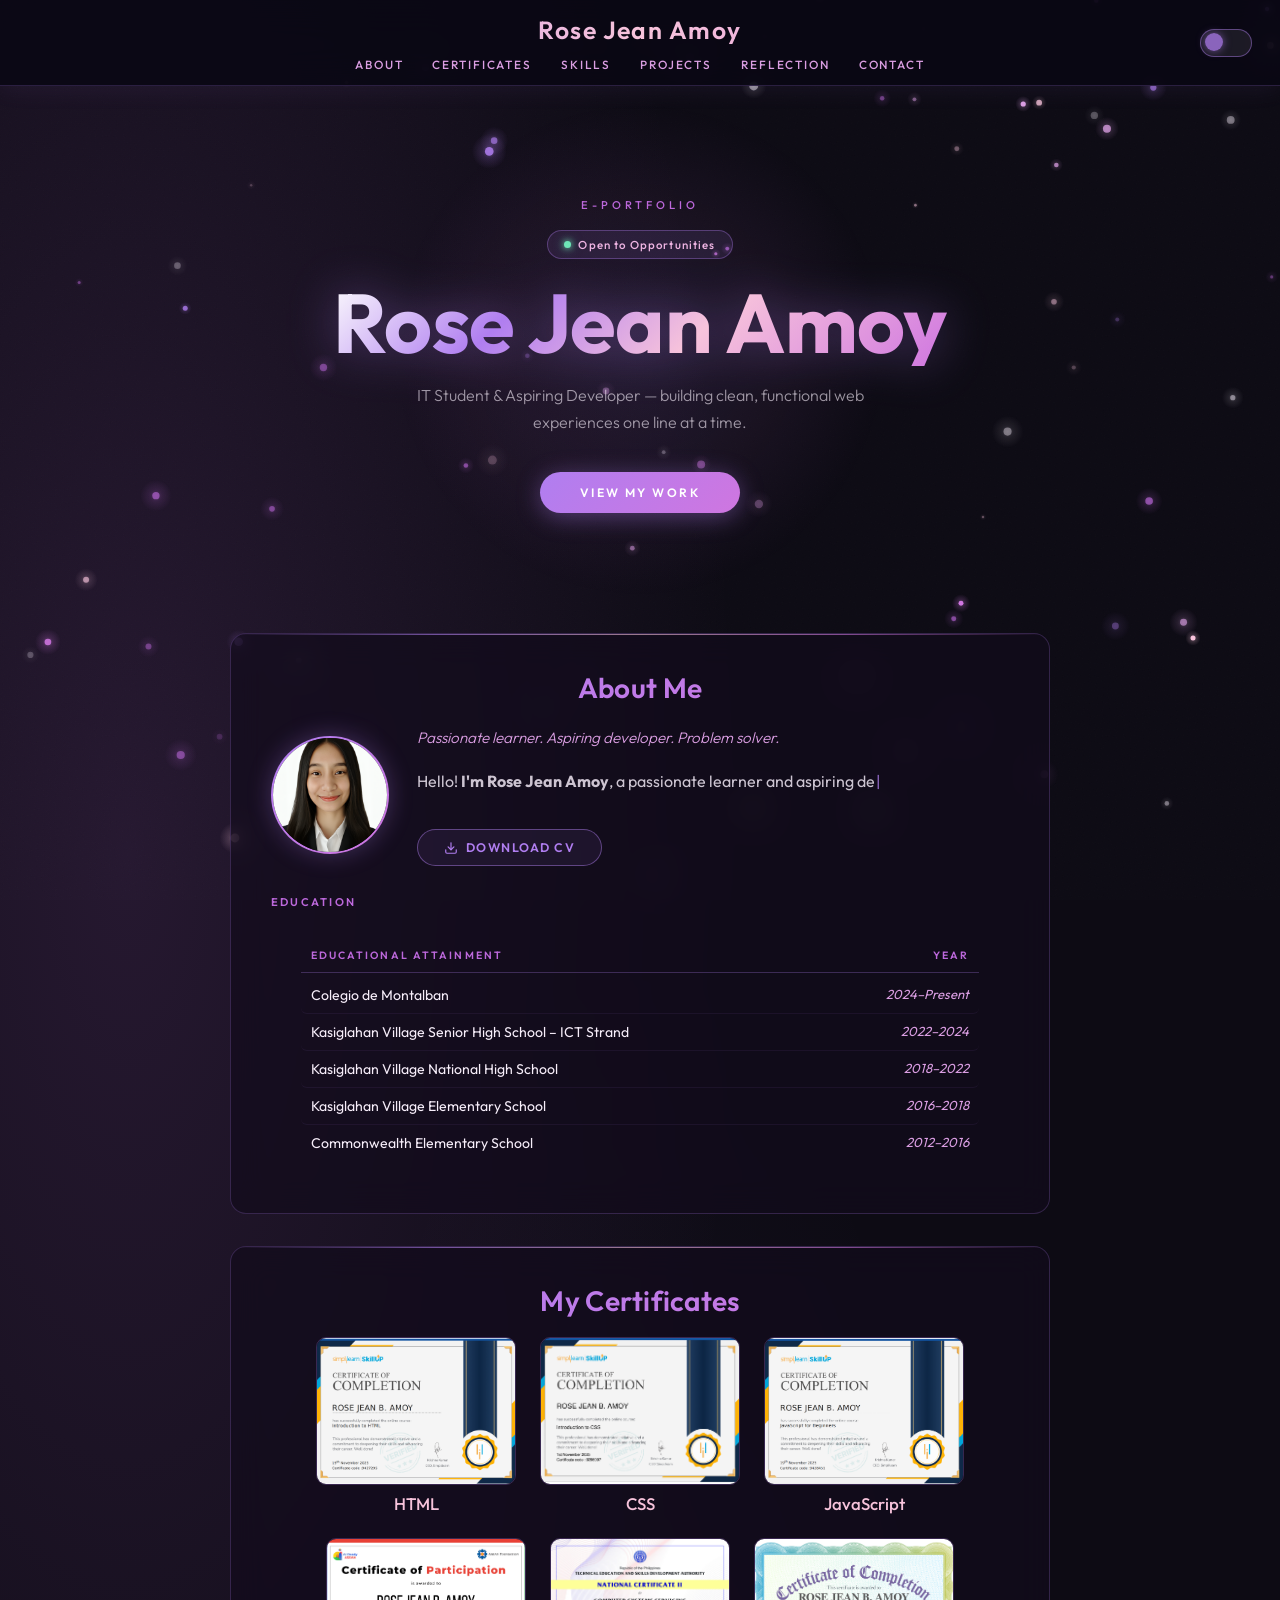
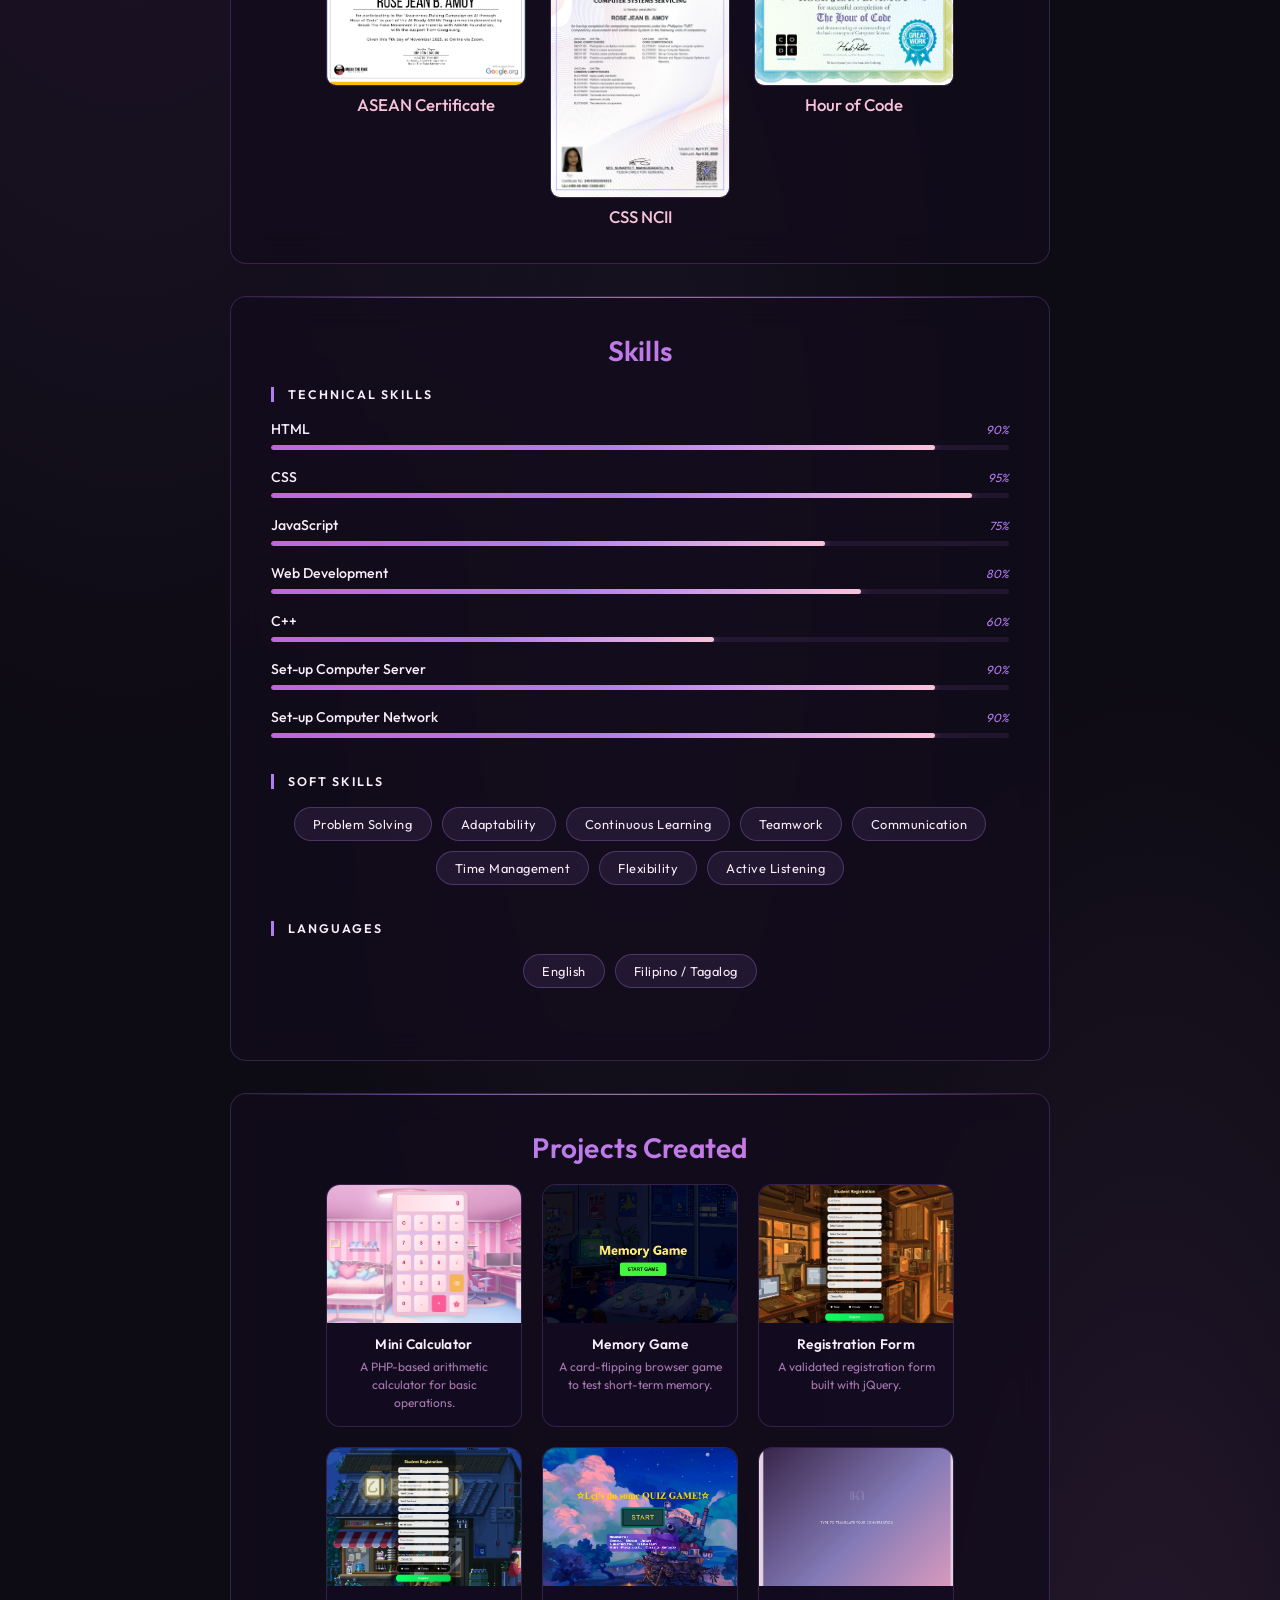
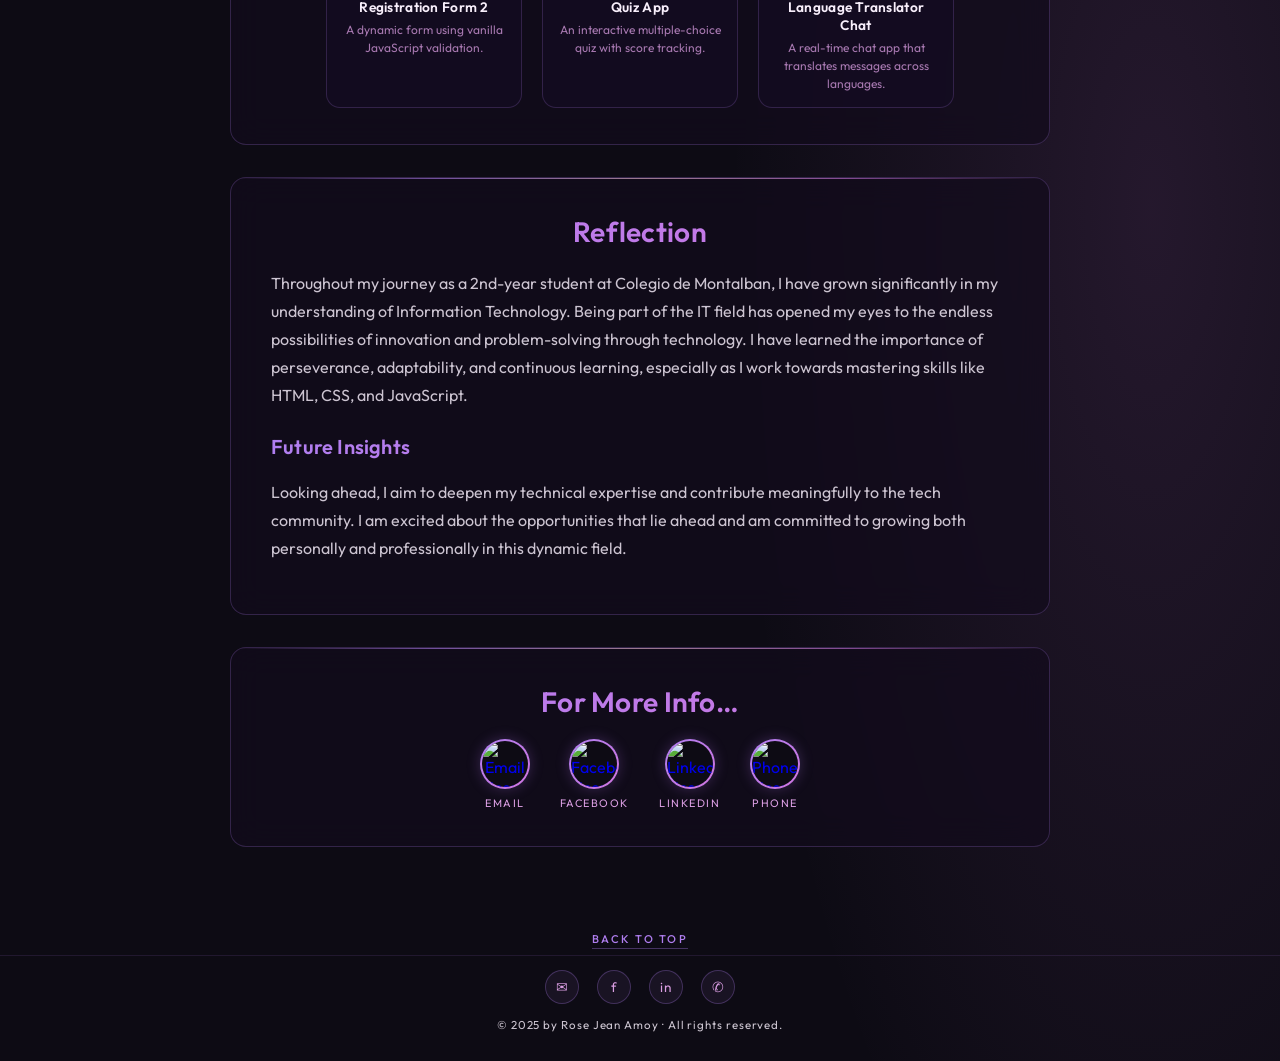
==== commit d139f2cd: "changed" ====
--- a/index.html
+++ b/index.html
@@ -9,6 +9,9 @@
     <meta property="og:description" content="E-Portfolio showcasing the projects, skills, and experiences of Rose Jean Amoy.">
     <meta property="og:image" content="rose.png">
     <meta property="og:type" content="website">
+
+    <meta property="og:url" content="https://skyliedark.github.io/">
+    <link rel="icon" type="image/svg+xml" href="data:image/svg+xml,<svg xmlns='http://www.w3.org/2000/svg' viewBox='0 0 32 32'><rect width='32' height='32' rx='8' fill='%230d0b14'/><text x='50%25' y='54%25' dominant-baseline='middle' text-anchor='middle' font-family='Outfit,sans-serif' font-size='13' font-weight='700' fill='%23B07EF0'>RJ</text></svg>">
 
     <link href="https://fonts.googleapis.com/css2?family=Outfit:wght@200;300;400;500;600;700&family=Space+Grotesk:wght@300;400;500;600&display=swap" rel="stylesheet">
 
@@ -33,6 +36,93 @@
             --glow:     rgba(176, 126, 240, 0.35);
         }
 
+        /* ── Light Mode Overrides ── */
+        body.light {
+            --bg:       #f3eeff;
+            --surface:  rgba(255, 255, 255, 0.78);
+            --border:   rgba(176, 126, 240, 0.28);
+            --text:     #1e0a2e;
+            --text-dim: rgba(30, 10, 46, 0.55);
+            --h1: #7c3aad;
+            --h2: #7c3aad;
+            --h4: #c0478a;
+            --h5: #9b2dbf;
+            --h7: #1e0a2e;
+            --h8: #9b2dbf;
+        }
+
+        body.light {
+            background-color: var(--bg);
+            background-image:
+                radial-gradient(ellipse 80% 60% at 10% 20%, rgba(188, 104, 219, 0.10) 0%, transparent 60%),
+                radial-gradient(ellipse 60% 50% at 90% 80%, rgba(207, 118, 224, 0.08) 0%, transparent 55%),
+                radial-gradient(ellipse 40% 40% at 50% 50%, rgba(176, 126, 240, 0.05) 0%, transparent 70%);
+        }
+
+        body.light header {
+            background: rgba(240, 232, 255, 0.92);
+            border-bottom: 1px solid rgba(176, 126, 240, 0.22);
+            box-shadow: 0 2px 24px rgba(176, 126, 240, 0.1);
+        }
+
+        body.light .content-box,
+        body.light .contentbox {
+            background: rgba(255, 255, 255, 0.82);
+            border-color: rgba(176, 126, 240, 0.22);
+            box-shadow: 0 4px 24px rgba(176, 126, 240, 0.08);
+        }
+
+        body.light .content-box:hover,
+        body.light .contentbox:hover {
+            box-shadow: 0 8px 36px rgba(176, 126, 240, 0.2);
+        }
+
+        body.light .about-photo {
+            background: linear-gradient(#f3eeff, #f3eeff) padding-box,
+                        linear-gradient(135deg, var(--h2), var(--h8)) border-box;
+        }
+
+        body.light .education-name { color: #2a0a3e; }
+        body.light p { color: rgba(30, 10, 46, 0.78); }
+
+        body.light .skill-bar { background: rgba(176, 126, 240, 0.14); }
+
+        body.light .soft-skill-badge {
+            background: rgba(176, 126, 240, 0.1);
+            border-color: rgba(176, 126, 240, 0.3);
+            color: #2a0a3e;
+        }
+
+        body.light .soft-skill-badge:hover {
+            background: rgba(176, 126, 240, 0.2);
+        }
+
+        body.light .project-item {
+            background: rgba(245, 238, 255, 0.9);
+            border-color: rgba(176, 126, 240, 0.25);
+        }
+
+        body.light .project-item h3 { -webkit-text-fill-color: #2a0a3e; color: #2a0a3e; }
+        body.light .project-desc { color: rgba(124, 58, 173, 0.75); }
+
+        body.light .skills-category h3 { -webkit-text-fill-color: #2a0a3e; color: #2a0a3e; }
+        body.light .skill-name { color: #2a0a3e; }
+
+        body.light footer {
+            color: rgba(124, 58, 173, 0.55);
+            border-top-color: rgba(176, 126, 240, 0.18);
+        }
+
+        body.light .back-to-top a { color: #7c3aad; border-bottom-color: rgba(124, 58, 173, 0.35); }
+
+        body.light::before { opacity: 0.2; }
+
+        /* smooth transition for all themed elements */
+        body, header, .content-box, .contentbox, .project-item, .soft-skill-badge, footer {
+            transition: background-color 0.4s ease, background 0.4s ease,
+                        color 0.4s ease, border-color 0.4s ease, box-shadow 0.4s ease;
+        }
+
         html { scroll-behavior: smooth; }
         *, *::before, *::after { box-sizing: border-box; }
 
@@ -72,6 +162,72 @@
             box-shadow: 0 2px 24px rgba(176, 126, 240, 0.08);
         }
 
+        /* ── THEME TOGGLE SWITCH ── */
+        .theme-switch-wrap {
+            position: absolute;
+            top: 50%; right: 20px;
+            transform: translateY(-50%);
+            display: flex; align-items: center; gap: 8px;
+            z-index: 10;
+        }
+
+        .theme-switch-wrap .switch-icon {
+            font-size: 0.88rem;
+            line-height: 1;
+            user-select: none;
+            transition: opacity 0.3s;
+        }
+
+        #theme-toggle {
+            position: absolute;
+            opacity: 0; width: 0; height: 0;
+            pointer-events: none;
+        }
+
+        .switch-track {
+            position: relative;
+            width: 52px; height: 28px;
+            background: rgba(255,255,255,0.08);
+            border: 1.5px solid rgba(176, 126, 240, 0.45);
+            border-radius: 100px;
+            cursor: pointer;
+            transition: background 0.35s ease, border-color 0.35s ease;
+            flex-shrink: 0;
+        }
+
+        .switch-track::after {
+            content: '';
+            position: absolute;
+            top: 3px; left: 4px;
+            width: 18px; height: 18px;
+            border-radius: 50%;
+            background: rgba(176, 126, 240, 0.75);
+            box-shadow: 0 0 8px rgba(176, 126, 240, 0.55);
+            transition: transform 0.35s cubic-bezier(.4,0,.2,1),
+                        background 0.35s ease, box-shadow 0.35s ease;
+        }
+
+        #theme-toggle:checked + .switch-track {
+            background: rgba(176, 126, 240, 0.22);
+            border-color: rgba(124, 58, 173, 0.5);
+        }
+
+        #theme-toggle:checked + .switch-track::after {
+            transform: translateX(23px);
+            background: #7c3aad;
+            box-shadow: 0 0 10px rgba(124, 58, 173, 0.5);
+        }
+
+        .switch-track:hover { border-color: rgba(176, 126, 240, 0.8); }
+
+        @media (max-width: 600px) {
+            .theme-switch-wrap { right: 12px; gap: 5px; }
+            .theme-switch-wrap .switch-icon { font-size: 0.78rem; }
+            .switch-track { width: 44px; height: 24px; }
+            .switch-track::after { width: 16px; height: 16px; }
+            #theme-toggle:checked + .switch-track::after { transform: translateX(19px); }
+        }
+
         h1 {
             margin: 0 0 8px;
             font-family: 'Outfit', sans-serif;
@@ -460,6 +616,65 @@
             position: relative; z-index: 1;
         }
 
+        /* ── SCROLL PROGRESS BAR ── */
+        #scroll-progress {
+            position: fixed;
+            top: 0; left: 0;
+            width: 0%;
+            height: 3px;
+            z-index: 9999;
+            background: linear-gradient(90deg, var(--h5), var(--h2), var(--h4), var(--h8));
+            background-size: 200% 100%;
+            animation: shimmer-bar 3s linear infinite;
+            box-shadow:
+                0 0 6px rgba(176, 126, 240, 0.8),
+                0 0 14px rgba(207, 118, 224, 0.5),
+                0 0 28px rgba(247, 195, 219, 0.3);
+            border-radius: 0 2px 2px 0;
+            transition: width 0.1s linear;
+            pointer-events: none;
+        }
+
+        /* trailing glow tip */
+        #scroll-progress::after {
+            content: '';
+            position: absolute;
+            right: 0; top: 50%;
+            transform: translateY(-50%);
+            width: 10px; height: 10px;
+            border-radius: 50%;
+            background: var(--h4);
+            box-shadow:
+                0 0 6px 2px rgba(247, 195, 219, 0.9),
+                0 0 14px 4px rgba(176, 126, 240, 0.6);
+            opacity: 0;
+            transition: opacity 0.3s;
+        }
+
+        #scroll-progress.active::after { opacity: 1; }
+
+        @keyframes shimmer-bar {
+            0%   { background-position: 200% center; }
+            100% { background-position: -200% center; }
+        }
+
+        /* Light mode: slightly toned down glow */
+        body.light #scroll-progress {
+            box-shadow:
+                0 0 5px rgba(124, 58, 173, 0.7),
+                0 0 12px rgba(155, 45, 191, 0.4),
+                0 0 22px rgba(192, 71, 138, 0.25);
+        }
+
+        /* ── PARTICLE CANVAS ── */
+        #particle-canvas {
+            position: fixed;
+            inset: 0;
+            width: 100%; height: 100%;
+            pointer-events: none;
+            z-index: 0;
+        }
+
         /* ── FADE-IN ON SCROLL ── */
         .fade-in {
             opacity: 0;
@@ -468,6 +683,178 @@
         }
 
         .fade-in.visible { opacity: 1; transform: translateY(0); }
+
+        /* ── TYPEWRITER CURSOR ── */
+        #about-typewriter::after {
+            content: '|';
+            display: inline-block;
+            color: var(--h2);
+            font-weight: 300;
+            margin-left: 1px;
+            animation: blink 1s step-start infinite;
+        }
+        #about-typewriter.done::after { display: none; }
+        @keyframes blink { 0%, 100% { opacity: 1; } 50% { opacity: 0; } }
+
+        /* ── HERO BADGE ── */
+        .hero-badge {
+            display: inline-flex;
+            align-items: center;
+            gap: 7px;
+            background: rgba(176, 126, 240, 0.1);
+            border: 1px solid rgba(176, 126, 240, 0.35);
+            border-radius: 100px;
+            padding: 6px 16px;
+            font-size: 0.72rem;
+            font-weight: 500;
+            letter-spacing: 0.1em;
+            color: var(--h6);
+            margin-bottom: 20px;
+            animation: badge-pulse 2.5s ease-in-out infinite;
+        }
+        .hero-badge .badge-dot {
+            width: 7px; height: 7px;
+            border-radius: 50%;
+            background: #6ee7b7;
+            box-shadow: 0 0 6px #6ee7b7, 0 0 12px rgba(110,231,183,0.5);
+            animation: dot-ping 2.5s ease-in-out infinite;
+            flex-shrink: 0;
+        }
+        @keyframes badge-pulse {
+            0%, 100% { box-shadow: 0 0 0 0 rgba(176,126,240,0); }
+            50%       { box-shadow: 0 0 0 6px rgba(176,126,240,0.08); }
+        }
+        @keyframes dot-ping {
+            0%, 100% { transform: scale(1); opacity: 1; }
+            50%       { transform: scale(1.3); opacity: 0.7; }
+        }
+
+        /* ── DOWNLOAD CV BUTTON ── */
+        .cv-btn {
+            display: inline-flex;
+            align-items: center;
+            gap: 8px;
+            margin-top: 18px;
+            padding: 10px 26px;
+            border: 1px solid rgba(176, 126, 240, 0.45);
+            border-radius: 100px;
+            background: rgba(176, 126, 240, 0.08);
+            color: var(--h2);
+            font-family: 'Outfit', sans-serif;
+            font-size: 0.78rem;
+            font-weight: 600;
+            letter-spacing: 0.12em;
+            text-transform: uppercase;
+            text-decoration: none;
+            transition: background 0.3s, border-color 0.3s, transform 0.2s, box-shadow 0.3s;
+        }
+        .cv-btn:hover {
+            background: rgba(176, 126, 240, 0.2);
+            border-color: rgba(176, 126, 240, 0.7);
+            transform: translateY(-2px);
+            box-shadow: 0 6px 20px rgba(176, 126, 240, 0.25);
+        }
+        .cv-btn svg { width: 14px; height: 14px; fill: none; stroke: currentColor; stroke-width: 2; stroke-linecap: round; stroke-linejoin: round; }
+        body.light .cv-btn { color: #7c3aad; border-color: rgba(124,58,173,0.4); background: rgba(124,58,173,0.07); }
+        body.light .cv-btn:hover { background: rgba(124,58,173,0.16); }
+
+        /* ── PROJECT LIVE BADGE ── */
+        .project-item { position: relative; }
+        .live-badge {
+            position: absolute;
+            top: 8px; right: 8px;
+            background: rgba(10, 7, 20, 0.75);
+            border: 1px solid rgba(176, 126, 240, 0.4);
+            border-radius: 100px;
+            padding: 3px 10px;
+            font-size: 0.65rem;
+            font-weight: 600;
+            letter-spacing: 0.1em;
+            color: var(--h2);
+            backdrop-filter: blur(6px);
+            opacity: 0;
+            transform: translateY(-4px);
+            transition: opacity 0.25s ease, transform 0.25s ease;
+            pointer-events: none;
+            white-space: nowrap;
+        }
+        .project-item:hover .live-badge { opacity: 1; transform: translateY(0); }
+        body.light .live-badge { background: rgba(255,255,255,0.82); color: #7c3aad; }
+
+        /* ── CERTIFICATE LIGHTBOX ── */
+        #lightbox {
+            display: none;
+            position: fixed;
+            inset: 0;
+            z-index: 10000;
+            background: rgba(10, 7, 20, 0.88);
+            backdrop-filter: blur(10px);
+            align-items: center;
+            justify-content: center;
+            padding: 20px;
+        }
+        #lightbox.open { display: flex; }
+        #lightbox img {
+            max-width: 90vw;
+            max-height: 88vh;
+            border-radius: 12px;
+            box-shadow: 0 0 60px rgba(176, 126, 240, 0.35);
+            animation: lb-in 0.28s cubic-bezier(.4,0,.2,1);
+        }
+        @keyframes lb-in {
+            from { opacity: 0; transform: scale(0.92); }
+            to   { opacity: 1; transform: scale(1); }
+        }
+        #lightbox-close {
+            position: absolute;
+            top: 18px; right: 22px;
+            background: rgba(176, 126, 240, 0.15);
+            border: 1px solid rgba(176, 126, 240, 0.4);
+            border-radius: 50%;
+            width: 38px; height: 38px;
+            display: flex; align-items: center; justify-content: center;
+            cursor: pointer;
+            color: var(--h7);
+            font-size: 1.1rem;
+            line-height: 1;
+            transition: background 0.2s, transform 0.2s;
+        }
+        #lightbox-close:hover { background: rgba(176, 126, 240, 0.3); transform: scale(1.1); }
+        .certificate-container, .certificate-nc2 { cursor: zoom-in; }
+
+        /* ── FOOTER SOCIAL LINKS ── */
+        .footer-socials {
+            display: flex;
+            justify-content: center;
+            gap: 18px;
+            margin-bottom: 10px;
+        }
+        .footer-socials a {
+            display: flex;
+            align-items: center;
+            justify-content: center;
+            width: 34px; height: 34px;
+            border-radius: 50%;
+            border: 1px solid rgba(176, 126, 240, 0.28);
+            background: rgba(176, 126, 240, 0.07);
+            color: var(--h1);
+            font-size: 0.85rem;
+            text-decoration: none;
+            transition: background 0.3s, border-color 0.3s, transform 0.25s, box-shadow 0.3s;
+        }
+        .footer-socials a:hover {
+            background: rgba(176, 126, 240, 0.22);
+            border-color: rgba(176, 126, 240, 0.6);
+            transform: translateY(-3px);
+            box-shadow: 0 6px 16px rgba(176, 126, 240, 0.25);
+        }
+        body.light .footer-socials a { color: #7c3aad; border-color: rgba(124,58,173,0.28); background: rgba(124,58,173,0.06); }
+
+        /* ── REFLECTION h2 FIX ── */
+        .reflection-container h2 {
+            font-size: 1.25rem;
+            margin-top: 1.6rem;
+        }
 
         /* ── RESPONSIVE ── */
         @media (max-width: 600px) {
@@ -482,11 +869,17 @@
 </head>
 <body id="top">
 
-    <!-- ── CURSOR GLOW ── -->
-    <div id="cursor-glow"></div>
-
-    <!-- ── STICKY HEADER ── -->
-    <header>
+    <div id="scroll-progress" aria-hidden="true"></div>
+
+    <canvas id="particle-canvas" aria-hidden="true"></canvas>
+
+    <header style="position:relative;">
+        <div class="theme-switch-wrap" title="Toggle light / dark mode">
+            <span class="switch-icon"></span>
+            <input type="checkbox" id="theme-toggle" aria-label="Toggle light/dark mode">
+            <label class="switch-track" for="theme-toggle"></label>
+            <span class="switch-icon"></span>
+        </div>
         <h1>Rose Jean Amoy</h1>
         <nav>
             <ul>
@@ -503,6 +896,10 @@
     <!-- ── HERO ── -->
     <section id="hero">
         <p class="hero-tag">E-Portfolio</p>
+        <div class="hero-badge">
+            <span class="badge-dot"></span>
+            Open to Opportunities
+        </div>
         <h2 class="hero-name">Rose Jean Amoy</h2>
         <p class="hero-tagline">IT Student &amp; Aspiring Developer — building clean, functional web experiences one line at a time.</p>
         <a href="#projects" class="hero-cta">View My Work</a>
@@ -514,10 +911,14 @@
         <section id="about" class="content-box fade-in" data-delay="0">
             <h2>About Me</h2>
             <div class="about-intro">
-                <img src="rose.png" alt="Portrait of Rose Jean Amoy" class="about-photo">
+                <img src="rose.png" alt="Portrait of Rose Jean Amoy" class="about-photo" loading="lazy">
                 <div class="about-text">
                     <p class="about-headline">Passionate learner. Aspiring developer. Problem solver.</p>
                     <p id="about-typewriter"></p>
+                    <a href="Rose_Jean_Amoy_Resume.pdf" download class="cv-btn">
+                        <svg viewBox="0 0 24 24"><path d="M21 15v4a2 2 0 0 1-2 2H5a2 2 0 0 1-2-2v-4"/><polyline points="7 10 12 15 17 10"/><line x1="12" y1="15" x2="12" y2="3"/></svg>
+                        Download CV
+                    </a>
                 </div>
             </div>
             <h4>Education</h4>
@@ -553,42 +954,30 @@
         <section id="certificates" class="content-box fade-in" data-delay="80">
             <h2>My Certificates</h2>
             <div class="certificate-list">
-                <a href="html.png" target="_blank" rel="noopener noreferrer">
-                    <div class="certificate-container">
-                        <img src="html.png" alt="Certificate of Completion – HTML Fundamentals">
-                        <h3>HTML</h3>
-                    </div>
-                </a>
-                <a href="css.png" target="_blank" rel="noopener noreferrer">
-                    <div class="certificate-container">
-                        <img src="css.png" alt="Certificate of Completion – CSS Basics">
-                        <h3>CSS</h3>
-                    </div>
-                </a>
-                <a href="javascript.png" target="_blank" rel="noopener noreferrer">
-                    <div class="certificate-container">
-                        <img src="javascript.png" alt="Certificate of Completion – JavaScript Fundamentals">
-                        <h3>JavaScript</h3>
-                    </div>
-                </a>
-                <a href="asean.png" target="_blank" rel="noopener noreferrer">
-                    <div class="certificate-container">
-                        <img src="asean.png" alt="ASEAN Participation Certificate">
-                        <h3>ASEAN Certificate</h3>
-                    </div>
-                </a>
-                <a href="nc2.png" target="_blank" rel="noopener noreferrer">
-                    <div class="certificate-nc2">
-                        <img src="nc2.png" alt="TESDA National Certificate II – Computer Systems Servicing">
-                        <h3>CSS NCII</h3>
-                    </div>
-                </a>
-                <a href="hourcode.png" target="_blank" rel="noopener noreferrer">
-                    <div class="certificate-container">
-                        <img src="hourcode.png" alt="Hour of Code Completion Certificate">
-                        <h3>Hour of Code</h3>
-                    </div>
-                </a>
+                <div class="certificate-container" data-img="html.png">
+                    <img src="html.png" alt="Certificate of Completion – HTML Fundamentals" loading="lazy">
+                    <h3>HTML</h3>
+                </div>
+                <div class="certificate-container" data-img="css.png">
+                    <img src="css.png" alt="Certificate of Completion – CSS Basics" loading="lazy">
+                    <h3>CSS</h3>
+                </div>
+                <div class="certificate-container" data-img="javascript.png">
+                    <img src="javascript.png" alt="Certificate of Completion – JavaScript Fundamentals" loading="lazy">
+                    <h3>JavaScript</h3>
+                </div>
+                <div class="certificate-container" data-img="asean.png">
+                    <img src="asean.png" alt="ASEAN Participation Certificate" loading="lazy">
+                    <h3>ASEAN Certificate</h3>
+                </div>
+                <div class="certificate-nc2" data-img="nc2.png">
+                    <img src="nc2.png" alt="TESDA National Certificate II – Computer Systems Servicing" loading="lazy">
+                    <h3>CSS NCII</h3>
+                </div>
+                <div class="certificate-container" data-img="hourcode.png">
+                    <img src="hourcode.png" alt="Hour of Code Completion Certificate" loading="lazy">
+                    <h3>Hour of Code</h3>
+                </div>
             </div>
         </section>
 
@@ -679,8 +1068,9 @@
             <h2>Projects Created</h2>
             <div class="project-container">
                 <div class="project-item">
-                    <a href="https://minicalcu.lovable.app/" target="_blank" rel="noopener noreferrer">
-                        <img src="calcu.png" alt="Screenshot of Mini Calculator project">
+                    <span class="live-badge">↗ Live</span>
+                    <a href="https://phpcalcu.infinityfreeapp.com/?i=1" target="_blank" rel="noopener noreferrer">
+                        <img src="calcu.png" alt="Screenshot of Mini Calculator project" loading="lazy">
                         <div class="project-info">
                             <h3>Mini Calculator</h3>
                             <p class="project-desc">A PHP-based arithmetic calculator for basic operations.</p>
@@ -688,8 +1078,9 @@
                     </a>
                 </div>
                 <div class="project-item">
+                    <span class="live-badge">↗ Live</span>
                     <a href="https://ginlaurente8-ctrl.github.io/minigamw-namin/" target="_blank" rel="noopener noreferrer">
-                        <img src="memoryg.png" alt="Screenshot of Memory Game project">
+                        <img src="memoryg.png" alt="Screenshot of Memory Game project" loading="lazy">
                         <div class="project-info">
                             <h3>Memory Game</h3>
                             <p class="project-desc">A card-flipping browser game to test short-term memory.</p>
@@ -697,8 +1088,9 @@
                     </a>
                 </div>
                 <div class="project-item">
+                    <span class="live-badge">↗ Live</span>
                     <a href="https://ginlaurente8-ctrl.github.io/form-jquery/" target="_blank" rel="noopener noreferrer">
-                        <img src="rgstrtn.png" alt="Screenshot of jQuery Registration Form">
+                        <img src="rgstrtn.png" alt="Screenshot of jQuery Registration Form" loading="lazy">
                         <div class="project-info">
                             <h3>Registration Form</h3>
                             <p class="project-desc">A validated registration form built with jQuery.</p>
@@ -706,8 +1098,9 @@
                     </a>
                 </div>
                 <div class="project-item">
+                    <span class="live-badge">↗ Live</span>
                     <a href="https://ginlaurente8-ctrl.github.io/javascript-form/" target="_blank" rel="noopener noreferrer">
-                        <img src="form.png" alt="Screenshot of JavaScript Registration Form">
+                        <img src="form.png" alt="Screenshot of JavaScript Registration Form" loading="lazy">
                         <div class="project-info">
                             <h3>Registration Form 2</h3>
                             <p class="project-desc">A dynamic form using vanilla JavaScript validation.</p>
@@ -715,8 +1108,9 @@
                     </a>
                 </div>
                 <div class="project-item">
+                    <span class="live-badge">↗ Live</span>
                     <a href="https://retz28create.github.io/quizz_app-/" target="_blank" rel="noopener noreferrer">
-                        <img src="quiz.png" alt="Screenshot of Quiz App project">
+                        <img src="quiz.png" alt="Screenshot of Quiz App project" loading="lazy">
                         <div class="project-info">
                             <h3>Quiz App</h3>
                             <p class="project-desc">An interactive multiple-choice quiz with score tracking.</p>
@@ -724,8 +1118,9 @@
                     </a>
                 </div>
                 <div class="project-item">
+                    <span class="live-badge">↗ Live</span>
                     <a href="https://skyliedark.github.io/Language-Translator-Chat/" target="_blank" rel="noopener noreferrer">
-                        <img src="translator.png" alt="Screenshot of Language Translator Chat project">
+                        <img src="translator.png" alt="Screenshot of Language Translator Chat project" loading="lazy">
                         <div class="project-info">
                             <h3>Language Translator Chat</h3>
                             <p class="project-desc">A real-time chat app that translates messages across languages.</p>
@@ -748,11 +1143,11 @@
         </section>
 
         <!-- ── CONTACT ── -->
-        <!--<section id="contact" class="content-box fade-in" data-delay="80">-->
+        <section id="contact" class="content-box fade-in" data-delay="80">
             <h2>For More Info…</h2>
             <div class="contact-container">
                 <div class="contact-item">
-                    <a href="mailto:rosejeanamoy@gmail.com" aria-label="Send an email to Rose Jean Amoy">
+                    <a href="/cdn-cgi/l/email-protection#8dffe2fee8e7e8ece3ece0e2f4cdeae0ece4e1a3eee2e0" aria-label="Send an email to Rose Jean Amoy">
                         <img src="https://i.pinimg.com/1200x/c7/12/4e/c7124e8ec906e229f7b30088f573383f.jpg" alt="Email icon">
                         <span class="contact-label">Email</span>
                     </a>
@@ -776,19 +1171,31 @@
                     </a>
                 </div>
             </div>
-        <!--</section>-->
+        </section>
 
     </main>
 
+    <!-- ── LIGHTBOX ── -->
+    <div id="lightbox" role="dialog" aria-modal="true" aria-label="Certificate preview">
+        <button id="lightbox-close" aria-label="Close">✕</button>
+        <img id="lightbox-img" src="" alt="Certificate full view">
+    </div>
+
     <div class="back-to-top">
-        <a href="#top">↑ Back to Top</a>
+        <a href="#top">Back to Top</a>
     </div>
 
     <footer>
+        <div class="footer-socials">
+            <a href="mailto:rosejeanamoy@gmail.com" aria-label="Email" title="Email">✉</a>
+            <a href="https://www.facebook.com/rose.jean.amoy.2025/" target="_blank" rel="noopener noreferrer" aria-label="Facebook" title="Facebook">f</a>
+            <a href="https://www.linkedin.com/in/rose-jean-amoy-585440301" target="_blank" rel="noopener noreferrer" aria-label="LinkedIn" title="LinkedIn">in</a>
+            <a href="tel:+639665236992" aria-label="Phone" title="Phone">✆</a>
+        </div>
         <p>&copy; 2025 by Rose Jean Amoy · All rights reserved.</p>
     </footer>
 
-    <script>
+    <script data-cfasync="false" src="/cdn-cgi/scripts/5c5dd728/cloudflare-static/email-decode.min.js"></script><script>
         /* ── TYPEWRITER ── */
         const textParts = [
             { text: "Hello! ", bold: false },
@@ -820,9 +1227,37 @@
                     partIndex++; charIndex = 0;
                     setTimeout(typeWriter, 28);
                 }
+            } else {
+                // typing done — keep cursor blinking for 2s then hide
+                setTimeout(() => paragraph.classList.add('done'), 2000);
             }
         }
         typeWriter();
+
+        /* ── CERTIFICATE LIGHTBOX ── */
+        const lightbox    = document.getElementById('lightbox');
+        const lightboxImg = document.getElementById('lightbox-img');
+        const lbClose     = document.getElementById('lightbox-close');
+
+        document.querySelectorAll('[data-img]').forEach(el => {
+            el.addEventListener('click', () => {
+                const src = el.dataset.img;
+                const alt = el.querySelector('img').alt;
+                lightboxImg.src = src;
+                lightboxImg.alt = alt;
+                lightbox.classList.add('open');
+                document.body.style.overflow = 'hidden';
+            });
+        });
+
+        function closeLightbox() {
+            lightbox.classList.remove('open');
+            document.body.style.overflow = '';
+        }
+
+        lbClose.addEventListener('click', closeLightbox);
+        lightbox.addEventListener('click', e => { if (e.target === lightbox) closeLightbox(); });
+        document.addEventListener('keydown', e => { if (e.key === 'Escape') closeLightbox(); });
 
         /* ── SKILL BARS — animate on scroll ── */
         const skillSection = document.getElementById('skills');
@@ -854,6 +1289,8 @@
         }, { rootMargin: '-40% 0px -55% 0px' });
         sections.forEach(s => navObserver.observe(s));
 
+
+
         /* ── SECTION FADE-IN ON SCROLL ── */
         const fadeObserver = new IntersectionObserver((entries) => {
             entries.forEach(entry => {
@@ -864,8 +1301,116 @@
                 }
             });
         }, { threshold: 0.1 });
-
         document.querySelectorAll('.fade-in').forEach(el => fadeObserver.observe(el));
+
+        /* ── THEME TOGGLE ── */
+        const themeToggle = document.getElementById('theme-toggle');
+
+        // Restore saved preference
+        if (localStorage.getItem('theme') === 'light') {
+            document.body.classList.add('light');
+            themeToggle.checked = true;
+        }
+
+        themeToggle.addEventListener('change', () => {
+            const isLight = themeToggle.checked;
+            document.body.classList.toggle('light', isLight);
+            localStorage.setItem('theme', isLight ? 'light' : 'dark');
+        });
+
+        /* ── SCROLL PROGRESS BAR ── */
+        const scrollBar = document.getElementById('scroll-progress');
+
+        window.addEventListener('scroll', () => {
+            const scrollTop    = window.scrollY;
+            const docHeight    = document.documentElement.scrollHeight - window.innerHeight;
+            const pct          = docHeight > 0 ? (scrollTop / docHeight) * 100 : 0;
+            scrollBar.style.width = pct + '%';
+            // show glowing tip only when actually scrolling
+            scrollBar.classList.toggle('active', pct > 0 && pct < 100);
+        }, { passive: true });
+
+        /* ── PARTICLES ── */
+        const canvas = document.getElementById('particle-canvas');
+        const ctx = canvas.getContext('2d');
+
+        function resize() {
+            canvas.width  = window.innerWidth;
+            canvas.height = window.innerHeight;
+        }
+        resize();
+        window.addEventListener('resize', resize);
+
+        // Palette colours pulled from the hologram theme
+        const COLORS = [
+            'rgba(176, 126, 240,',   // --h2 lavender
+            'rgba(207, 118, 224,',   // --h8 vivid violet
+            'rgba(218, 158, 226,',   // --h1 soft violet
+            'rgba(247, 195, 219,',   // --h4 blush pink
+            'rgba(188, 104, 219,',   // --h5 medium purple
+            'rgba(247, 238, 250,',   // --h7 near-white
+        ];
+
+        function rand(min, max) { return Math.random() * (max - min) + min; }
+
+        class Orb {
+            constructor() { this.reset(true); }
+
+            reset(initial = false) {
+                this.x     = rand(0, canvas.width);
+                this.y     = initial ? rand(0, canvas.height) : canvas.height + 20;
+                this.r     = rand(1.2, 4.5);
+                this.color = COLORS[Math.floor(Math.random() * COLORS.length)];
+                this.alpha = rand(0.12, 0.55);
+                this.vx    = rand(-0.18, 0.18);
+                this.vy    = rand(-0.35, -0.08);   // always drifts upward
+                this.pulse = rand(0, Math.PI * 2);  // phase offset for shimmer
+                this.pulseSpeed = rand(0.012, 0.03);
+                // soft glow radius is 2–4× the dot radius
+                this.glowR = this.r * rand(2.5, 4.5);
+            }
+
+            update() {
+                this.x    += this.vx;
+                this.y    += this.vy;
+                this.pulse += this.pulseSpeed;
+                // shimmer: alpha breathes ±20% of base value
+                this.currentAlpha = this.alpha * (0.8 + 0.2 * Math.sin(this.pulse));
+
+                if (this.y < -20 || this.x < -20 || this.x > canvas.width + 20) {
+                    this.reset();
+                }
+            }
+
+            draw() {
+                // outer glow
+                const grd = ctx.createRadialGradient(this.x, this.y, 0, this.x, this.y, this.glowR);
+                grd.addColorStop(0,   `${this.color}${this.currentAlpha})`);
+                grd.addColorStop(0.4, `${this.color}${this.currentAlpha * 0.4})`);
+                grd.addColorStop(1,   `${this.color}0)`);
+                ctx.beginPath();
+                ctx.arc(this.x, this.y, this.glowR, 0, Math.PI * 2);
+                ctx.fillStyle = grd;
+                ctx.fill();
+
+                // solid bright core
+                ctx.beginPath();
+                ctx.arc(this.x, this.y, this.r, 0, Math.PI * 2);
+                ctx.fillStyle = `${this.color}${Math.min(this.currentAlpha * 2, 1)})`;
+                ctx.fill();
+            }
+        }
+
+        // Spawn 80 orbs spread across the full canvas
+        const orbs = Array.from({ length: 80 }, () => new Orb());
+
+        function animateParticles() {
+            ctx.clearRect(0, 0, canvas.width, canvas.height);
+            orbs.forEach(o => { o.update(); o.draw(); });
+            requestAnimationFrame(animateParticles);
+        }
+        animateParticles();
+
     </script>
 </body>
 </html>
